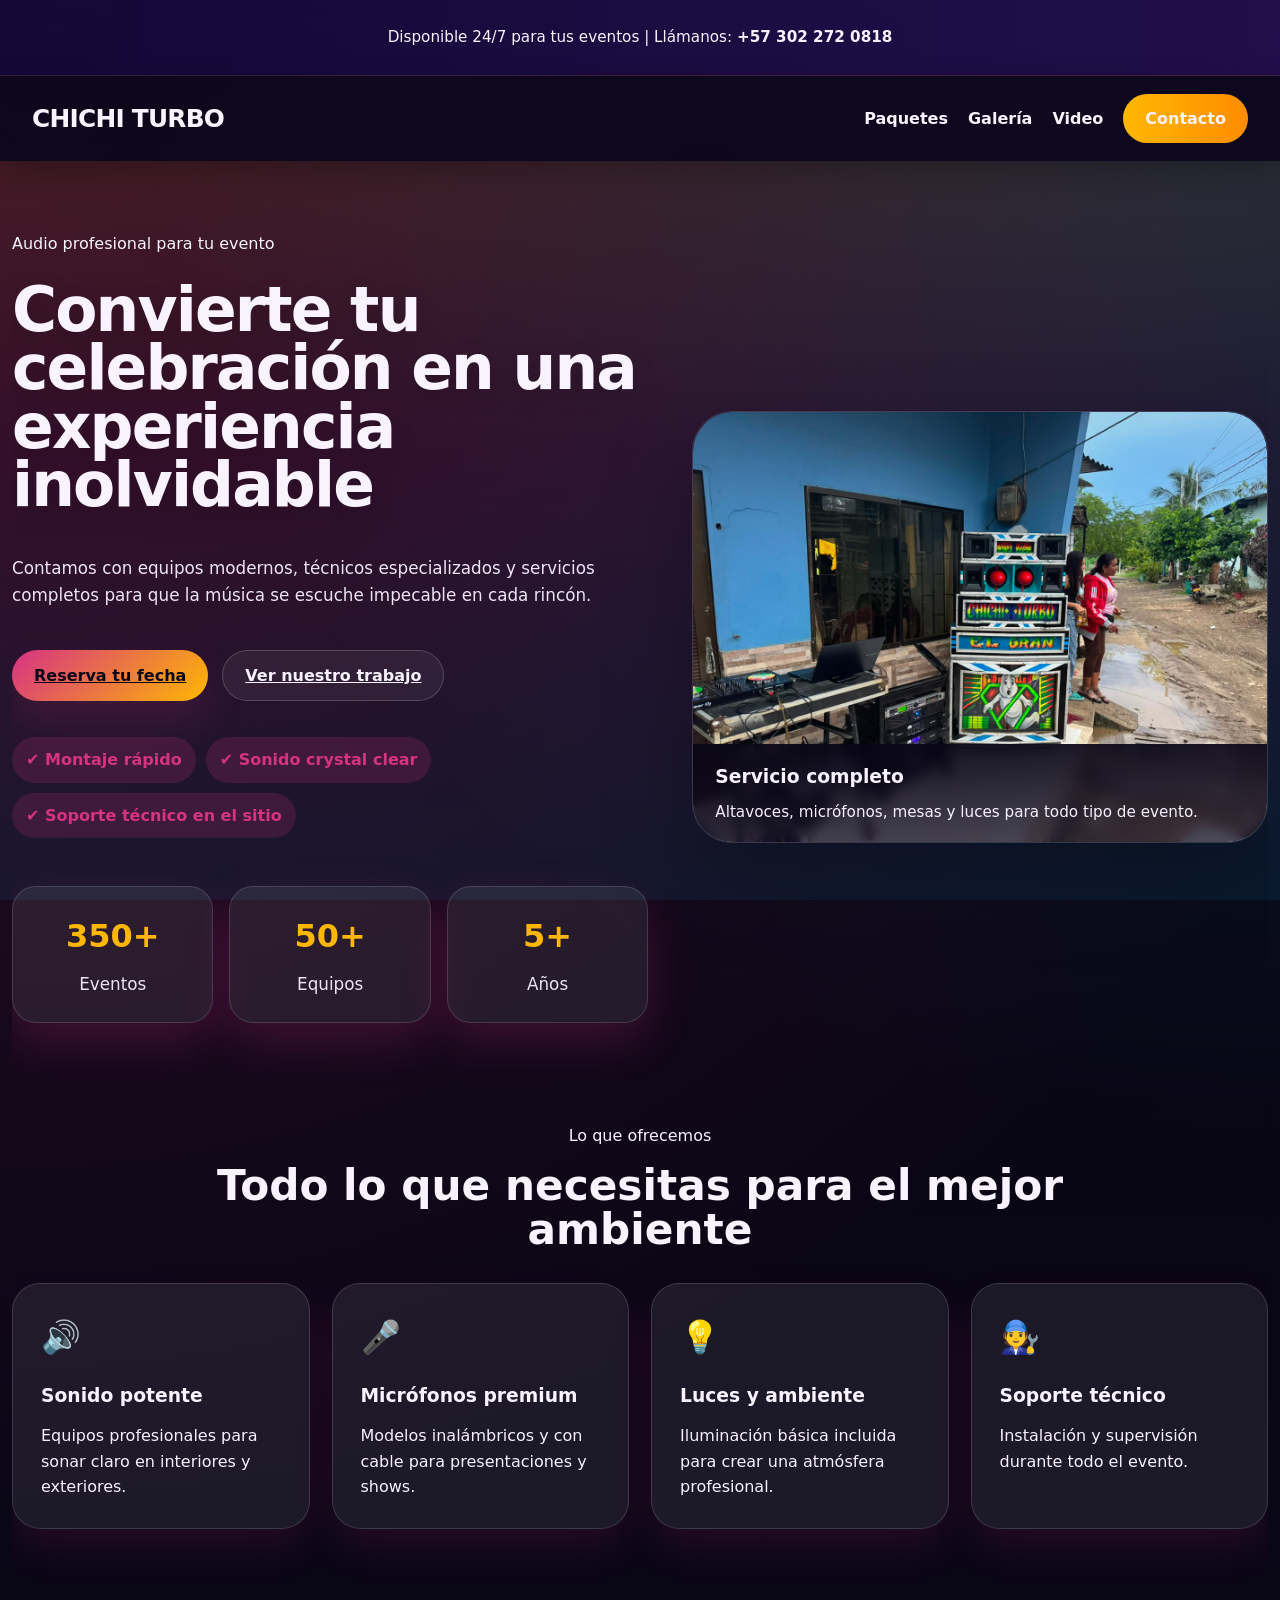
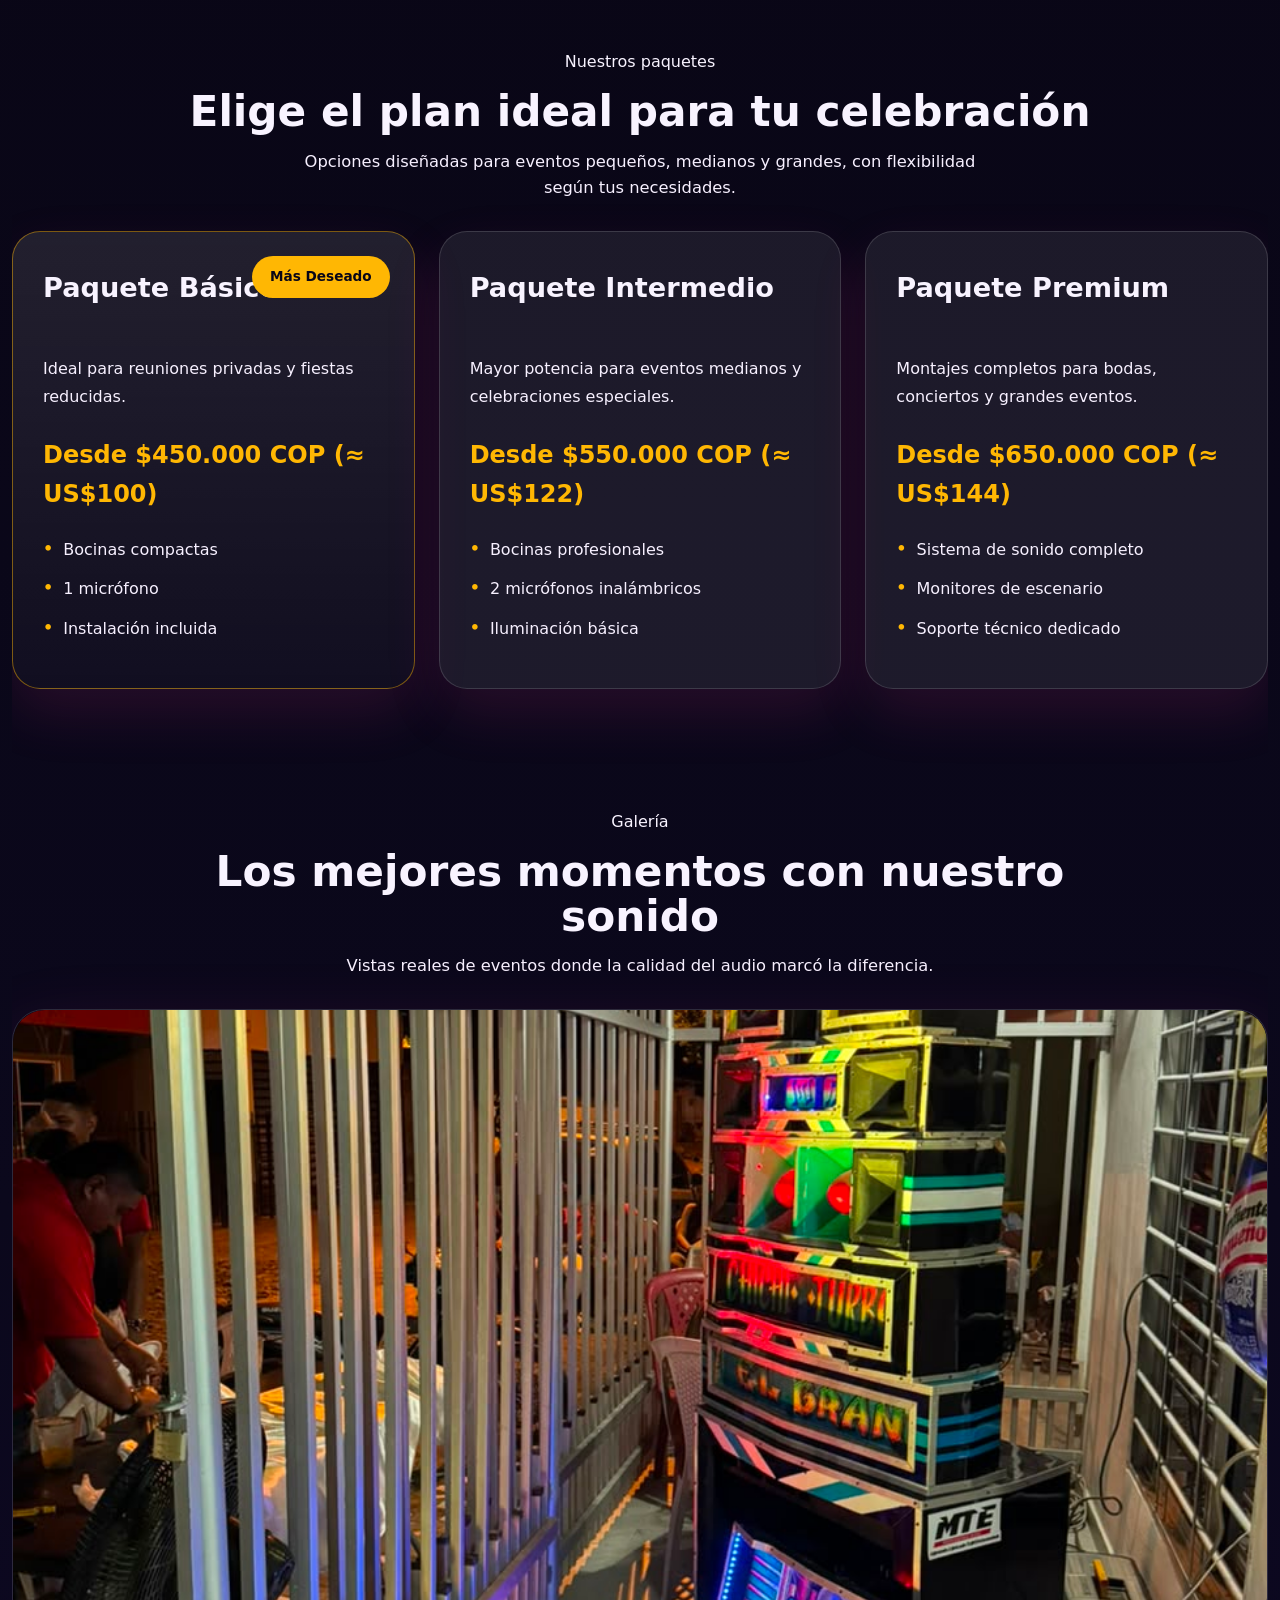
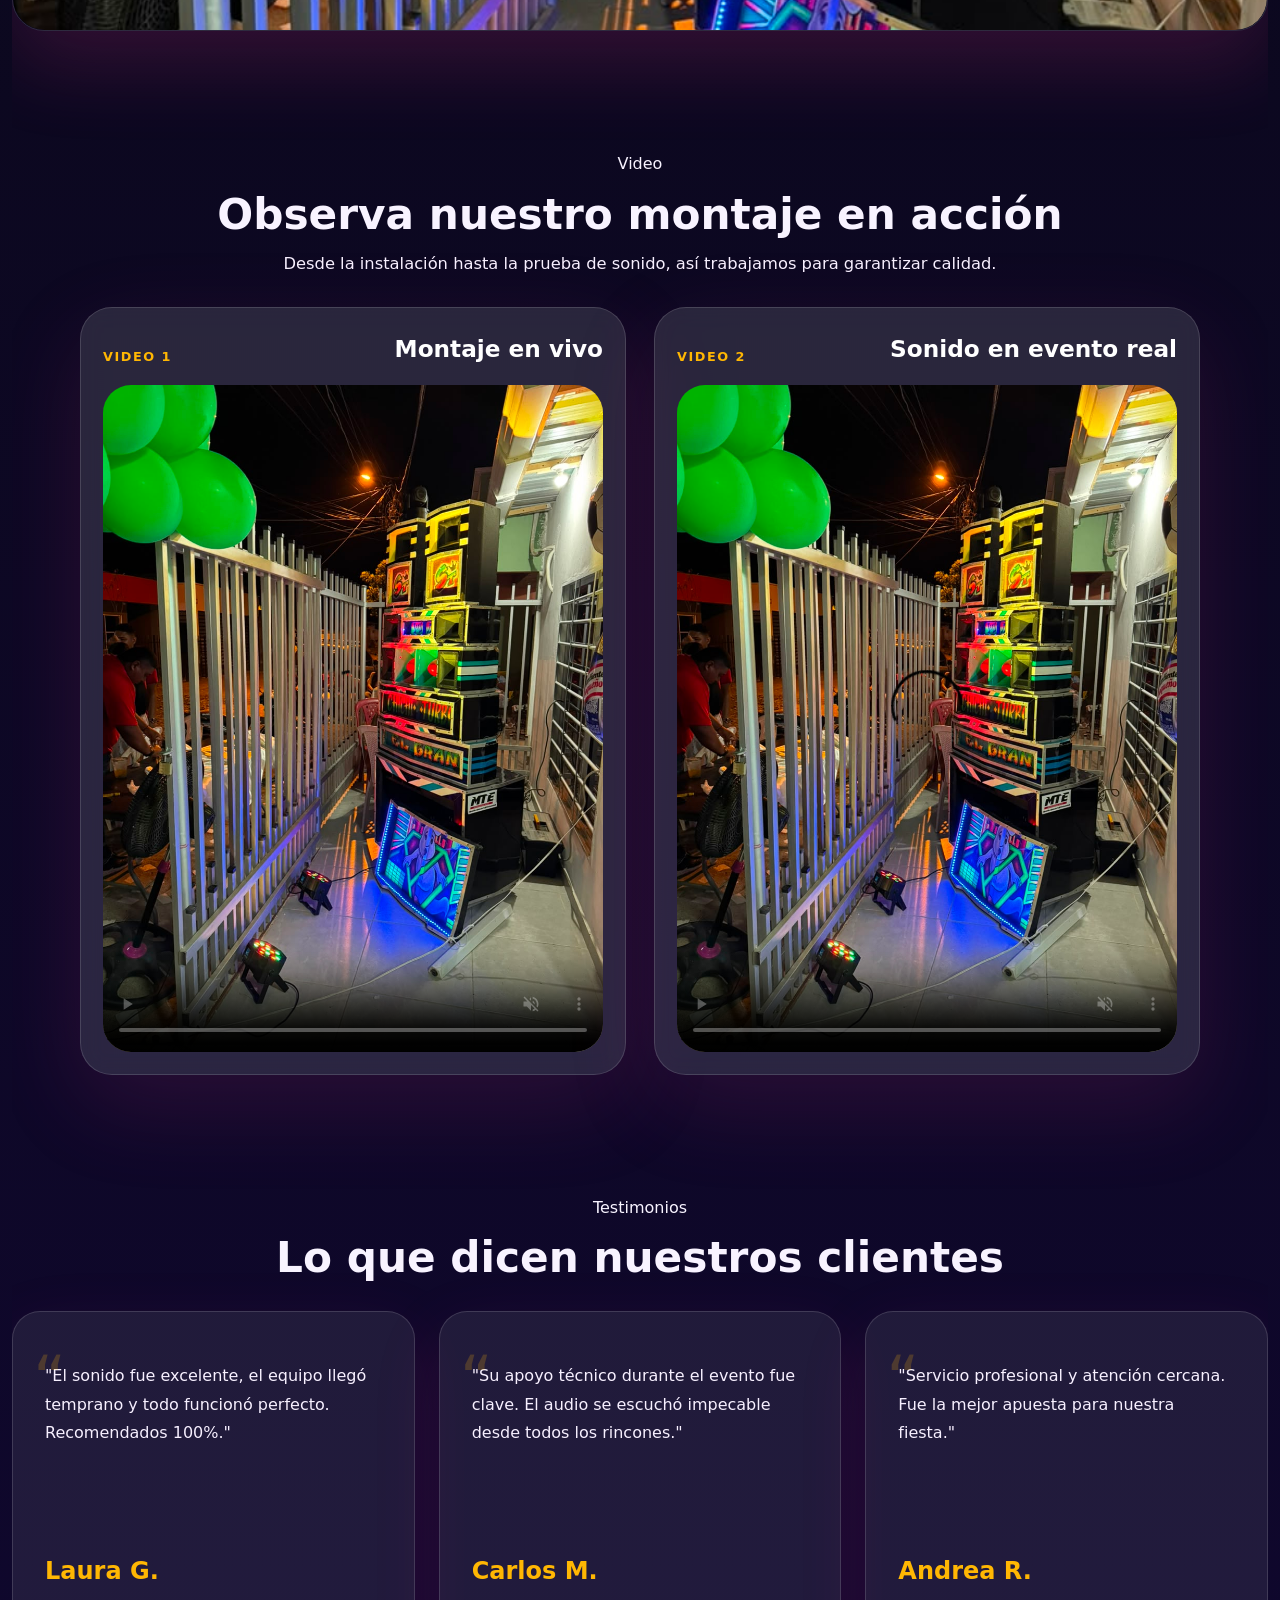
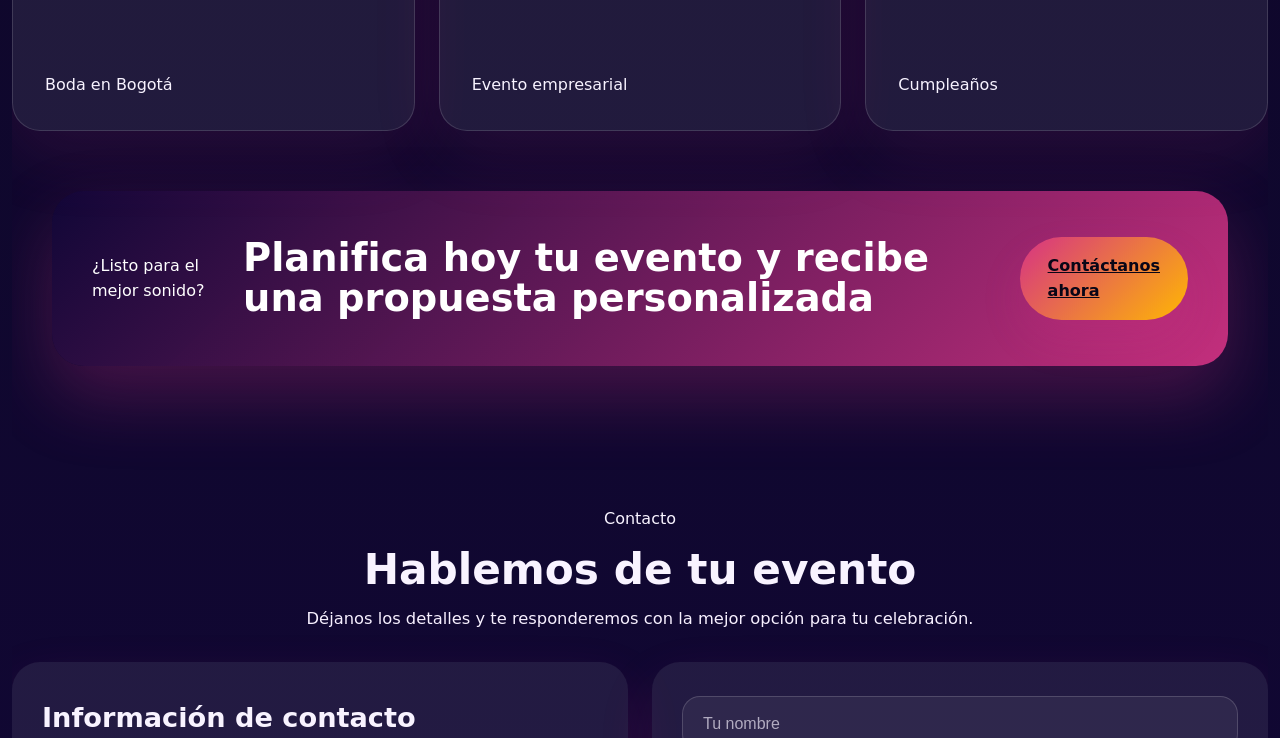
==== index.html @ 9c9169e4 "Add files via upload" ====
<!DOCTYPE html>
<html lang="es">
<head>
  <meta charset="UTF-8" />
  <meta http-equiv="refresh" content="0; url=./Pagi.html" />
  <title>Sonido Express</title>
</head>
<body>
  <p>Redirigiendo a la página principal...</p>
</body>
</html>
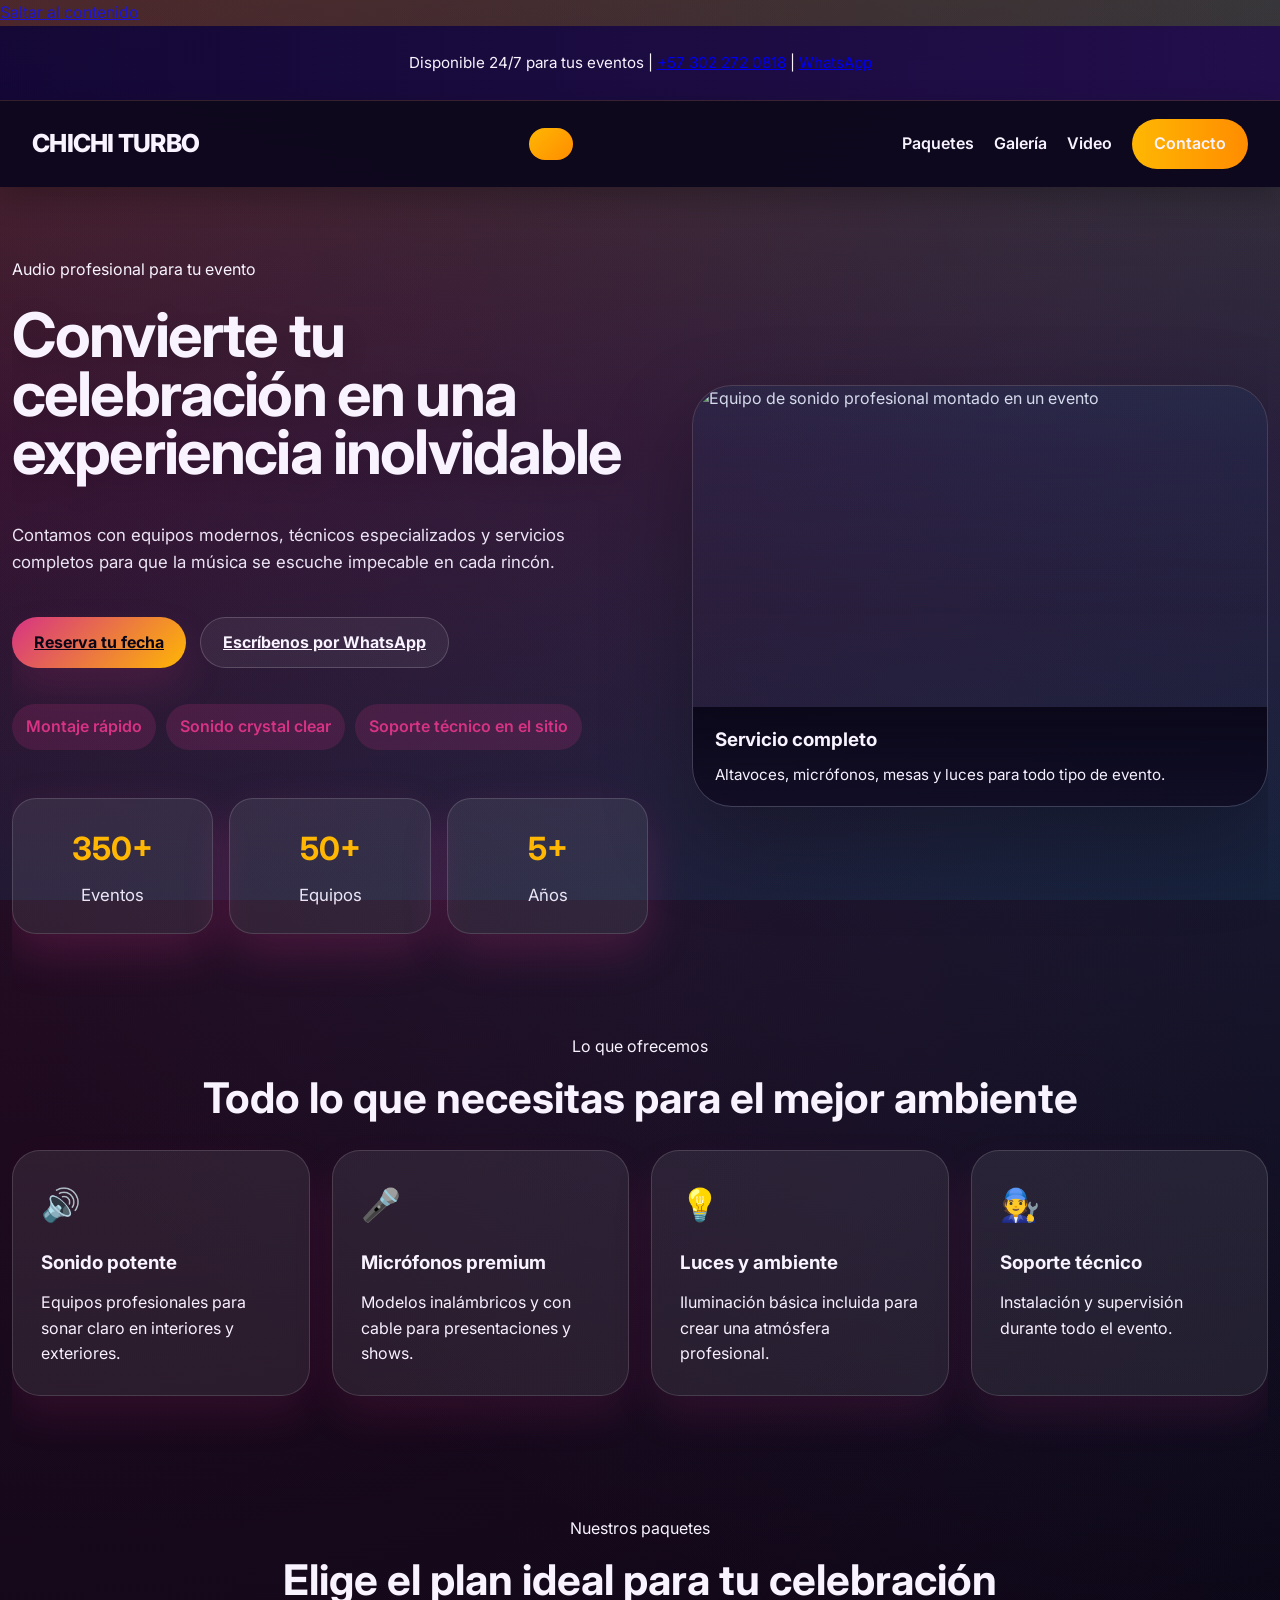
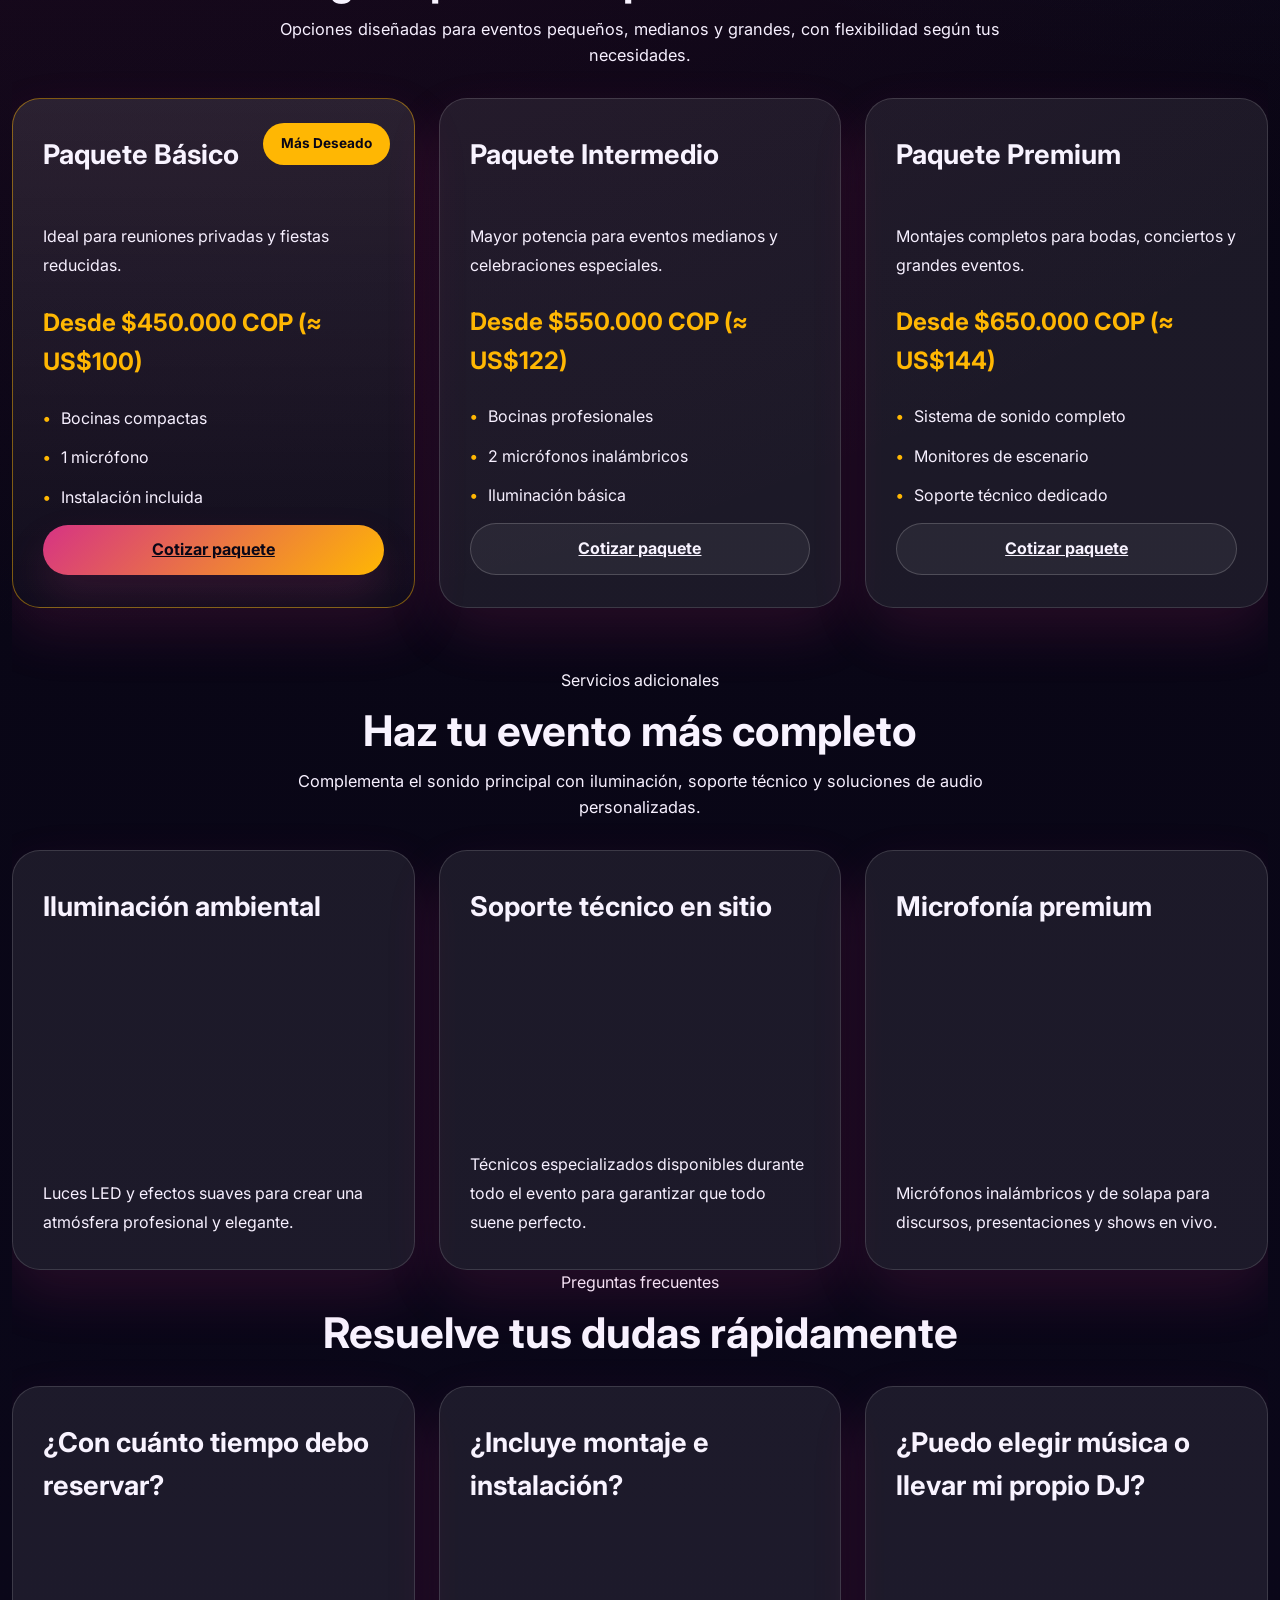
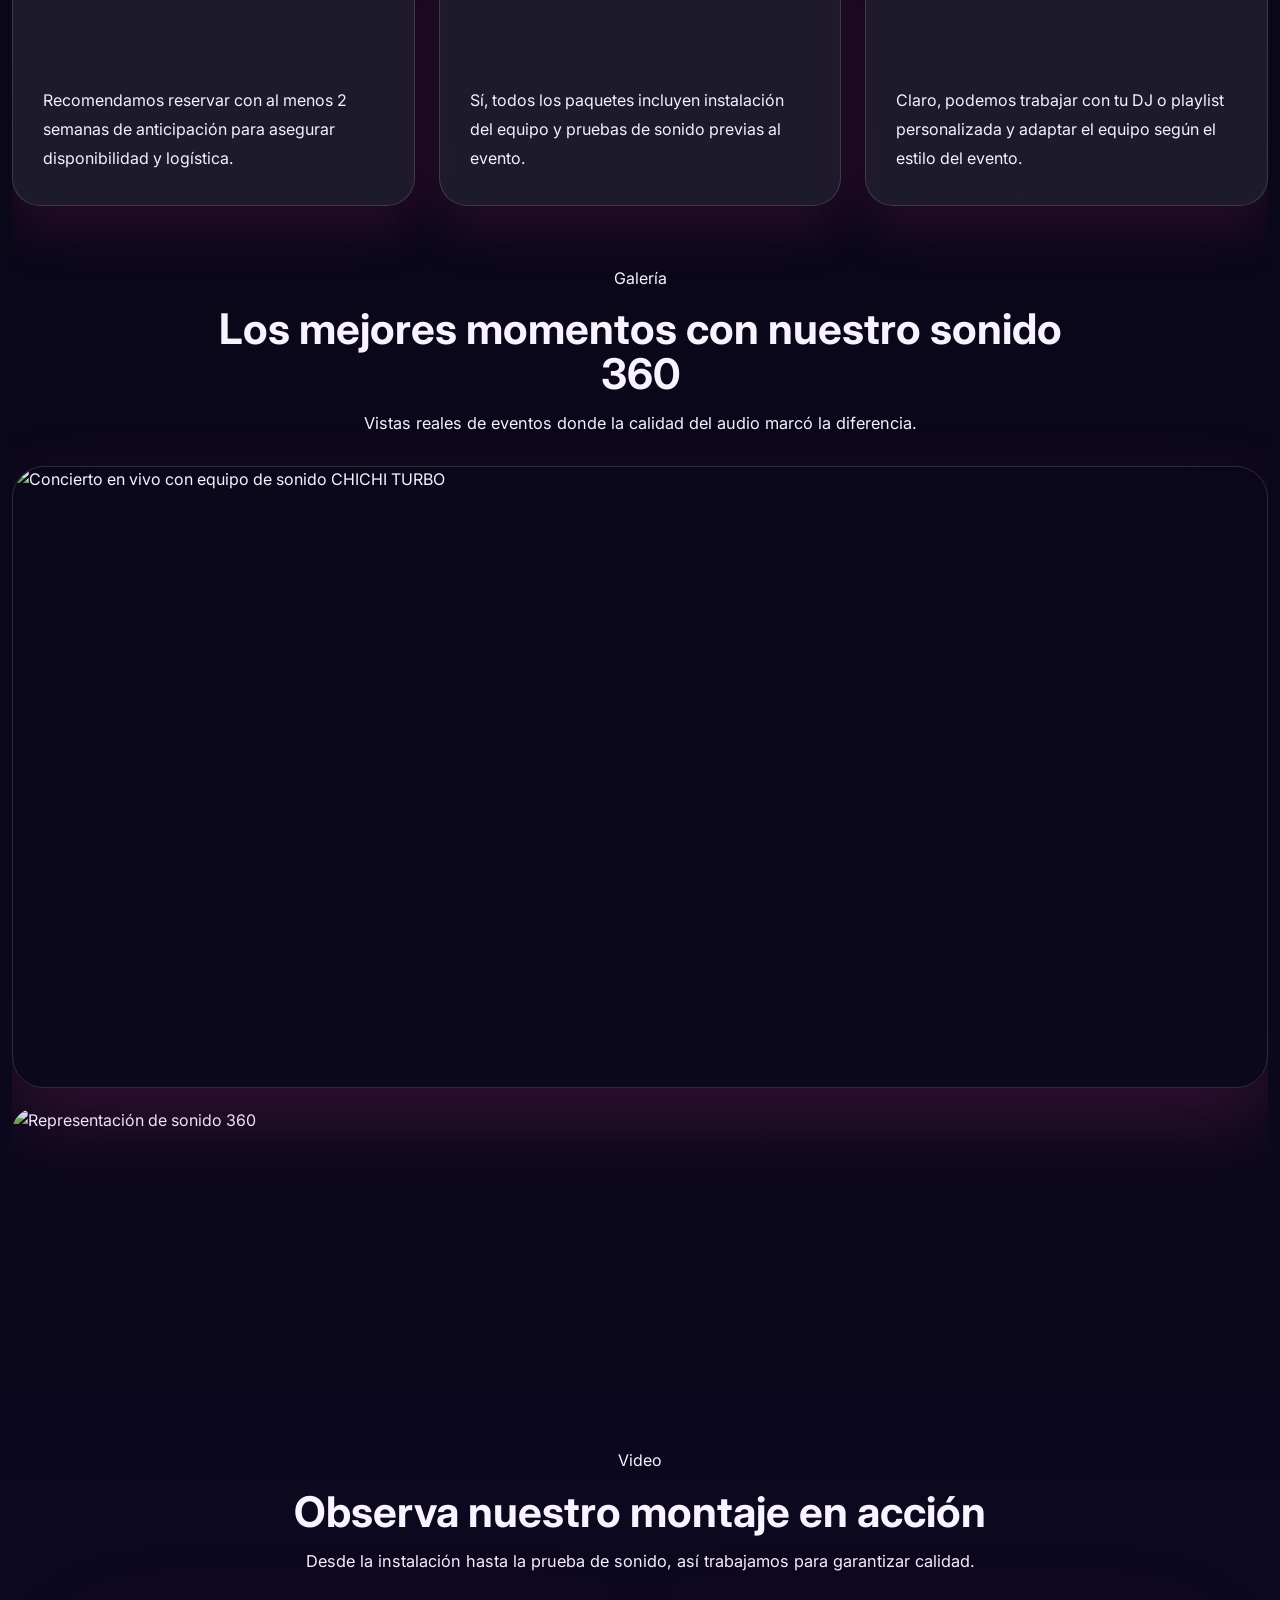
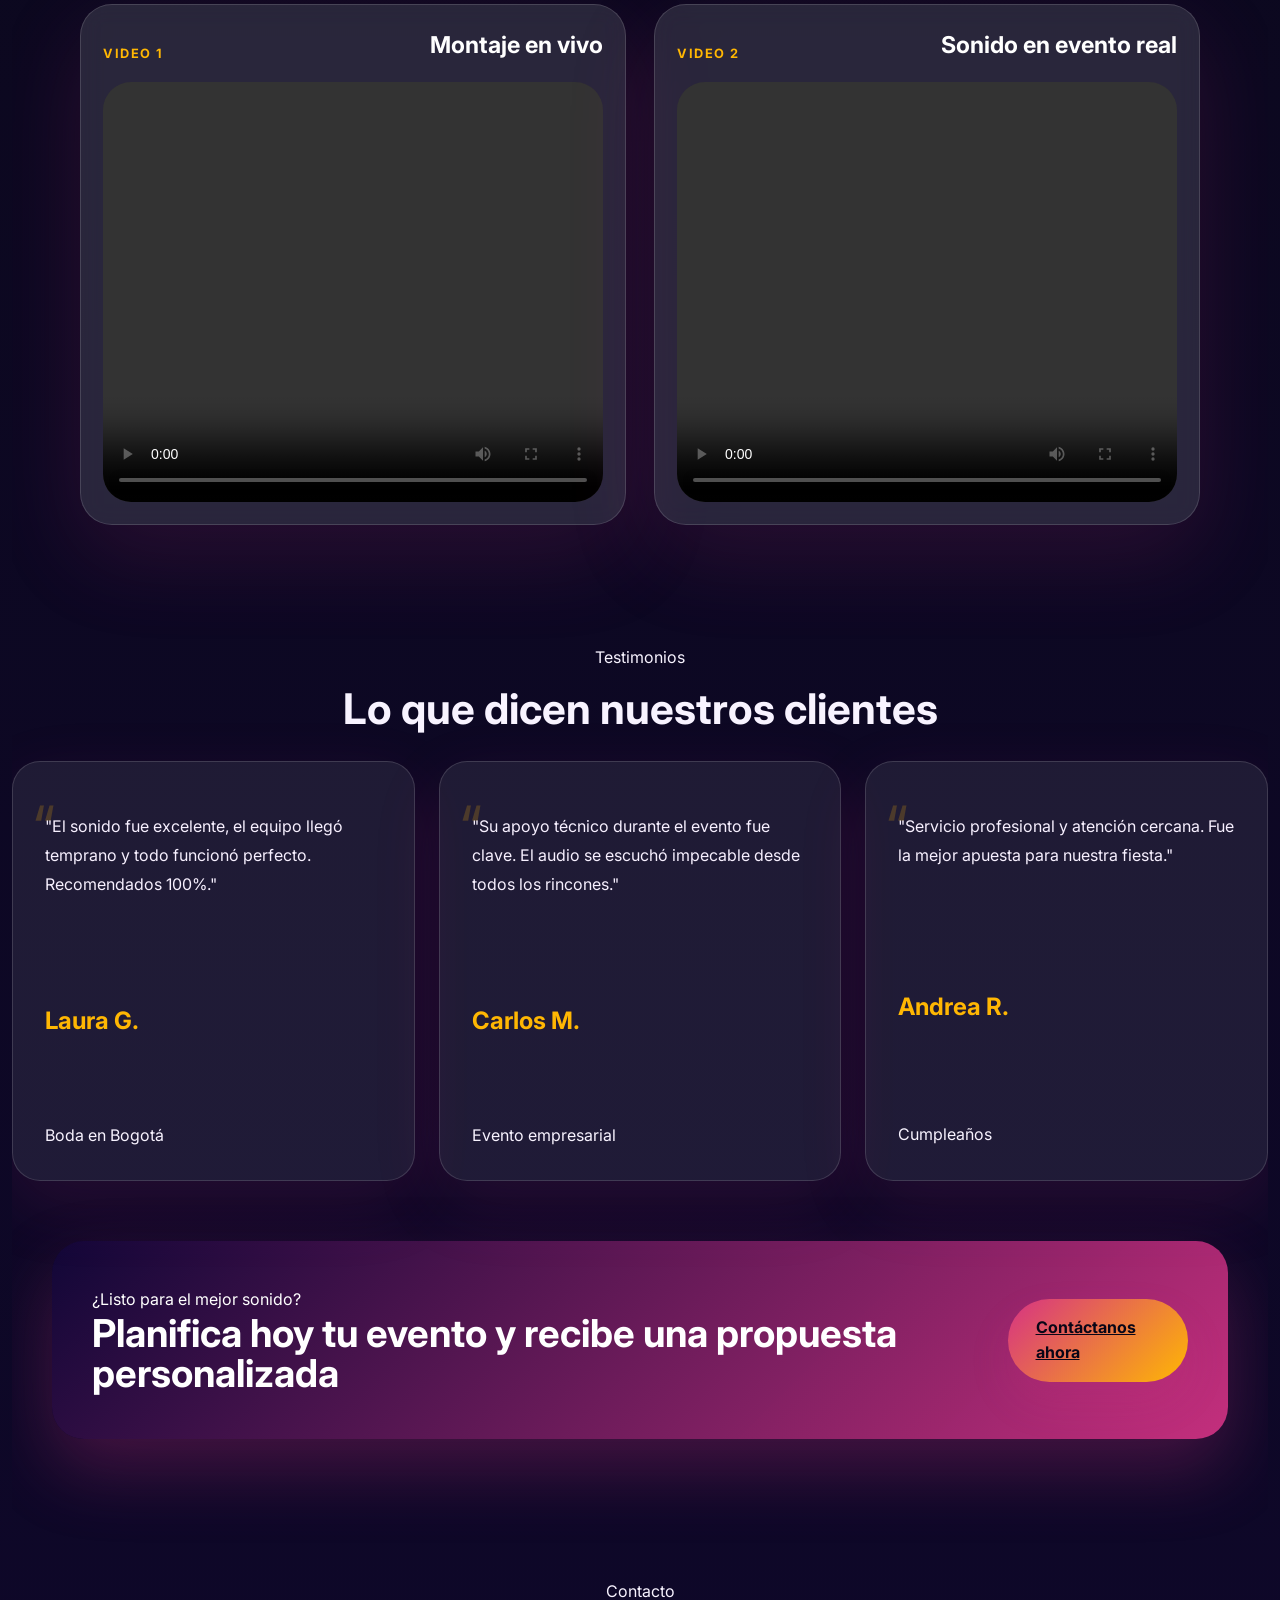
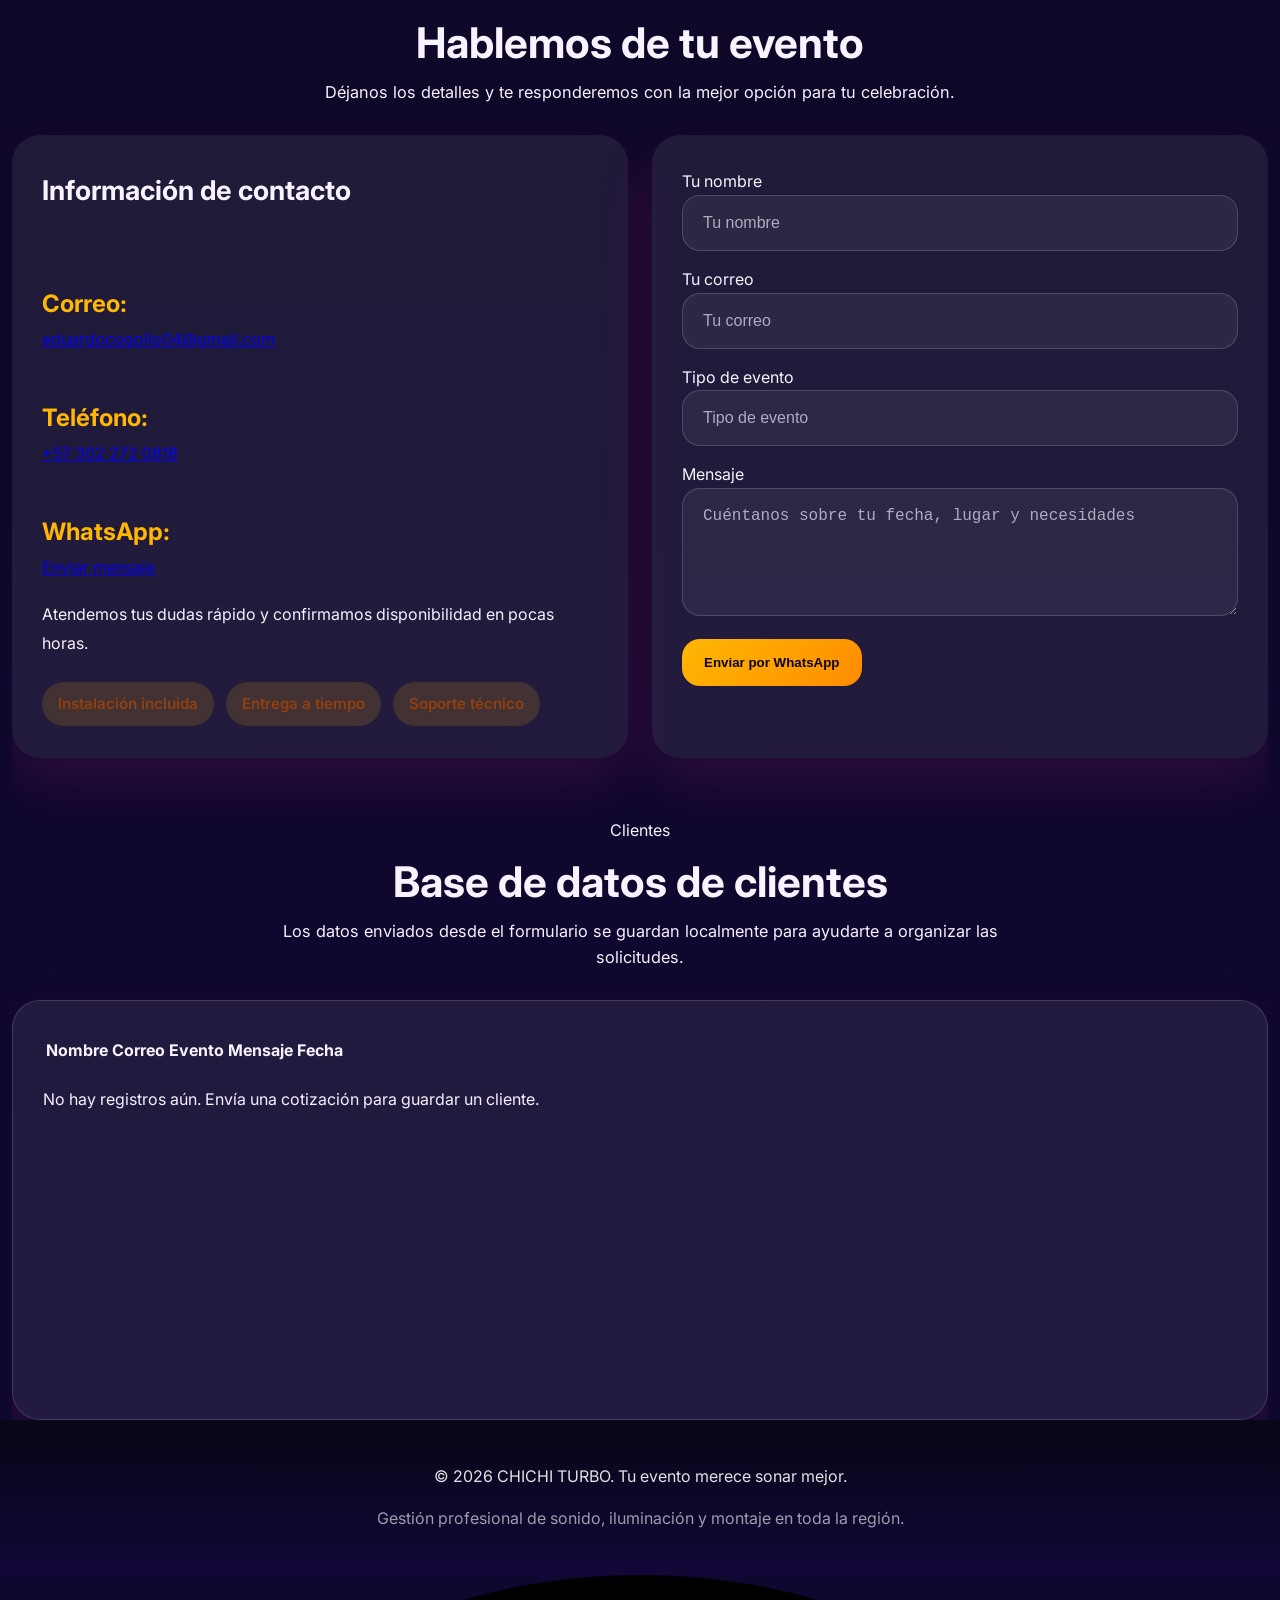
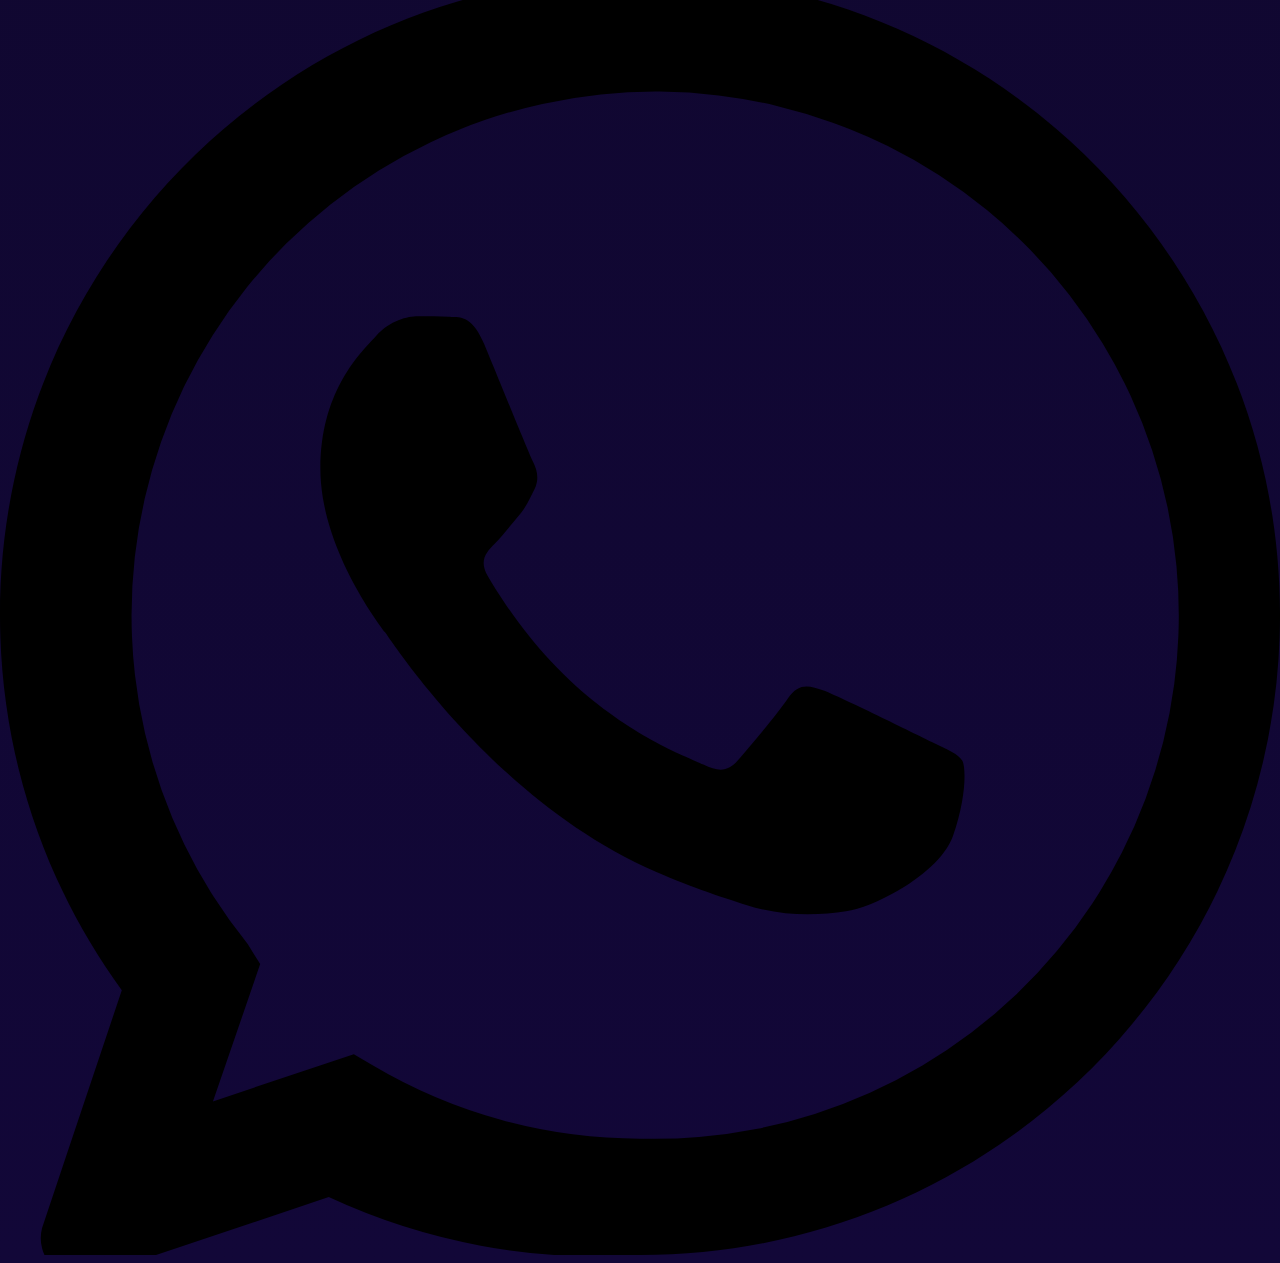
==== commit e285b12b: "Revamp index.html for CHICHI TURBO website Updated the HTML structure and content for the CHICHI TUR" ====
--- a/index.html
+++ b/index.html
@@ -1,11 +1,364 @@
 <!DOCTYPE html>
 <html lang="es">
 <head>
-  <meta charset="UTF-8" />
-  <meta http-equiv="refresh" content="0; url=./Pagi.html" />
-  <title>Sonido Express</title>
+    <meta charset="UTF-8">
+    <meta name="viewport" content="width=device-width, initial-scale=1.0">
+    <meta name="description" content="CHICHI TURBO — Alquiler de sonido profesional para bodas, fiestas y eventos. Equipos modernos, instalación incluida y soporte técnico 24/7 en toda la región.">
+    <meta name="theme-color" content="#120738">
+    <title>CHICHI TURBO — Alquiler de Sonido Profesional</title>
+    <link rel="preconnect" href="https://fonts.googleapis.com">
+    <link rel="preconnect" href="https://fonts.gstatic.com" crossorigin>
+    <link href="https://fonts.googleapis.com/css2?family=Inter:wght@400;600;700;800&display=swap" rel="stylesheet">
+    <link rel="stylesheet" href="styles.css">
 </head>
 <body>
-  <p>Redirigiendo a la página principal...</p>
+    <a class="skip-link" href="#contenido-principal">Saltar al contenido</a>
+
+    <div class="topbar">
+        <p>
+            Disponible 24/7 para tus eventos |
+            <a href="tel:+573022720818">+57 302 272 0818</a> |
+            <a href="https://wa.me/573022720818?text=Hola%20CHICHI%20TURBO%2C%20quiero%20cotizar%20un%20evento" target="_blank" rel="noopener noreferrer">WhatsApp</a>
+        </p>
+    </div>
+
+    <header>
+        <nav aria-label="Navegación principal">
+            <div class="logo">CHICHI TURBO</div>
+            <button class="menu-toggle" type="button" aria-expanded="false" aria-controls="menu-principal" aria-label="Abrir menú">
+                <span></span>
+                <span></span>
+                <span></span>
+            </button>
+            <div class="menu" id="menu-principal">
+                <a href="#paquetes">Paquetes</a>
+                <a href="#galeria">Galería</a>
+                <a href="#video">Video</a>
+                <a href="#contacto" class="btn btn-nav">Contacto</a>
+            </div>
+        </nav>
+    </header>
+
+    <main id="contenido-principal">
+        <section class="hero">
+            <div class="hero-copy reveal">
+                <span class="eyebrow">Audio profesional para tu evento</span>
+                <h1>Convierte tu celebración en una experiencia inolvidable</h1>
+                <p>Contamos con equipos modernos, técnicos especializados y servicios completos para que la música se escuche impecable en cada rincón.</p>
+                <div class="hero-actions">
+                    <a href="#contacto" class="btn btn-primary">Reserva tu fecha</a>
+                    <a href="https://wa.me/573022720818?text=Hola%20CHICHI%20TURBO%2C%20quiero%20cotizar%20un%20evento" class="btn btn-secondary" target="_blank" rel="noopener noreferrer">Escríbenos por WhatsApp</a>
+                </div>
+
+                <div class="hero-badges">
+                    <span>Montaje rápido</span>
+                    <span>Sonido crystal clear</span>
+                    <span>Soporte técnico en el sitio</span>
+                </div>
+
+                <div class="hero-stats">
+                    <article>
+                        <strong>350+</strong>
+                        <p>Eventos</p>
+                    </article>
+                    <article>
+                        <strong>50+</strong>
+                        <p>Equipos</p>
+                    </article>
+                    <article>
+                        <strong>5+</strong>
+                        <p>Años</p>
+                    </article>
+                </div>
+            </div>
+
+            <div class="hero-media reveal">
+                <div class="hero-card">
+                    <div class="hero-overlay"></div>
+                    <img src="imagenes/hero.jpg" alt="Equipo de sonido profesional montado en un evento" loading="eager" width="620" height="420">
+                    <div class="hero-card-info">
+                        <h3>Servicio completo</h3>
+                        <p>Altavoces, micrófonos, mesas y luces para todo tipo de evento.</p>
+                    </div>
+                </div>
+            </div>
+        </section>
+
+        <section class="features-section">
+            <div class="section-intro center reveal">
+                <span class="eyebrow">Lo que ofrecemos</span>
+                <h2>Todo lo que necesitas para el mejor ambiente</h2>
+            </div>
+            <div class="feature-grid">
+                <article class="feature-card reveal">
+                    <div class="icon" aria-hidden="true">🔊</div>
+                    <h3>Sonido potente</h3>
+                    <p>Equipos profesionales para sonar claro en interiores y exteriores.</p>
+                </article>
+                <article class="feature-card reveal">
+                    <div class="icon" aria-hidden="true">🎤</div>
+                    <h3>Micrófonos premium</h3>
+                    <p>Modelos inalámbricos y con cable para presentaciones y shows.</p>
+                </article>
+                <article class="feature-card reveal">
+                    <div class="icon" aria-hidden="true">💡</div>
+                    <h3>Luces y ambiente</h3>
+                    <p>Iluminación básica incluida para crear una atmósfera profesional.</p>
+                </article>
+                <article class="feature-card reveal">
+                    <div class="icon" aria-hidden="true">🧑‍🔧</div>
+                    <h3>Soporte técnico</h3>
+                    <p>Instalación y supervisión durante todo el evento.</p>
+                </article>
+            </div>
+        </section>
+
+        <section id="paquetes" class="highlight-section">
+            <div class="section-intro reveal">
+                <span class="eyebrow">Nuestros paquetes</span>
+                <h2>Elige el plan ideal para tu celebración</h2>
+                <p>Opciones diseñadas para eventos pequeños, medianos y grandes, con flexibilidad según tus necesidades.</p>
+            </div>
+            <div class="grid cards-grid">
+                <article class="beneficio card card-premium reveal">
+                    <div class="card-top">Más Deseado</div>
+                    <h3>Paquete Básico</h3>
+                    <p>Ideal para reuniones privadas y fiestas reducidas.</p>
+                    <strong>Desde $450.000 COP (≈ US$100)</strong>
+                    <ul>
+                        <li>Bocinas compactas</li>
+                        <li>1 micrófono</li>
+                        <li>Instalación incluida</li>
+                    </ul>
+                    <a href="https://wa.me/573022720818?text=Hola%2C%20me%20interesa%20el%20Paquete%20B%C3%A1sico" class="btn btn-primary btn-card" target="_blank" rel="noopener noreferrer">Cotizar paquete</a>
+                </article>
+                <article class="beneficio card reveal">
+                    <h3>Paquete Intermedio</h3>
+                    <p>Mayor potencia para eventos medianos y celebraciones especiales.</p>
+                    <strong>Desde $550.000 COP (≈ US$122)</strong>
+                    <ul>
+                        <li>Bocinas profesionales</li>
+                        <li>2 micrófonos inalámbricos</li>
+                        <li>Iluminación básica</li>
+                    </ul>
+                    <a href="https://wa.me/573022720818?text=Hola%2C%20me%20interesa%20el%20Paquete%20Intermedio" class="btn btn-secondary btn-card" target="_blank" rel="noopener noreferrer">Cotizar paquete</a>
+                </article>
+                <article class="beneficio card reveal">
+                    <h3>Paquete Premium</h3>
+                    <p>Montajes completos para bodas, conciertos y grandes eventos.</p>
+                    <strong>Desde $650.000 COP (≈ US$144)</strong>
+                    <ul>
+                        <li>Sistema de sonido completo</li>
+                        <li>Monitores de escenario</li>
+                        <li>Soporte técnico dedicado</li>
+                    </ul>
+                    <a href="https://wa.me/573022720818?text=Hola%2C%20me%20interesa%20el%20Paquete%20Premium" class="btn btn-secondary btn-card" target="_blank" rel="noopener noreferrer">Cotizar paquete</a>
+                </article>
+            </div>
+        </section>
+
+        <section class="services-section">
+            <div class="section-intro reveal">
+                <span class="eyebrow">Servicios adicionales</span>
+                <h2>Haz tu evento más completo</h2>
+                <p>Complementa el sonido principal con iluminación, soporte técnico y soluciones de audio personalizadas.</p>
+            </div>
+            <div class="grid cards-grid">
+                <article class="card reveal">
+                    <h3>Iluminación ambiental</h3>
+                    <p>Luces LED y efectos suaves para crear una atmósfera profesional y elegante.</p>
+                </article>
+                <article class="card reveal">
+                    <h3>Soporte técnico en sitio</h3>
+                    <p>Técnicos especializados disponibles durante todo el evento para garantizar que todo suene perfecto.</p>
+                </article>
+                <article class="card reveal">
+                    <h3>Microfonía premium</h3>
+                    <p>Micrófonos inalámbricos y de solapa para discursos, presentaciones y shows en vivo.</p>
+                </article>
+            </div>
+        </section>
+
+        <section class="faq-section">
+            <div class="section-intro reveal">
+                <span class="eyebrow">Preguntas frecuentes</span>
+                <h2>Resuelve tus dudas rápidamente</h2>
+            </div>
+            <div class="grid cards-grid">
+                <article class="card reveal">
+                    <h3>¿Con cuánto tiempo debo reservar?</h3>
+                    <p>Recomendamos reservar con al menos 2 semanas de anticipación para asegurar disponibilidad y logística.</p>
+                </article>
+                <article class="card reveal">
+                    <h3>¿Incluye montaje e instalación?</h3>
+                    <p>Sí, todos los paquetes incluyen instalación del equipo y pruebas de sonido previas al evento.</p>
+                </article>
+                <article class="card reveal">
+                    <h3>¿Puedo elegir música o llevar mi propio DJ?</h3>
+                    <p>Claro, podemos trabajar con tu DJ o playlist personalizada y adaptar el equipo según el estilo del evento.</p>
+                </article>
+            </div>
+        </section>
+
+        <section id="galeria" class="gallery-section">
+            <div class="section-intro reveal">
+                <span class="eyebrow">Galería</span>
+                <h2>Los mejores momentos con nuestro sonido 360</h2>
+                <p>Vistas reales de eventos donde la calidad del audio marcó la diferencia.</p>
+            </div>
+            <div class="gallery-layout">
+                <div class="gallery-large reveal">
+                    <img src="imagenes/image2.jpeg" alt="Concierto en vivo con equipo de sonido CHICHI TURBO" loading="lazy" width="1200" height="620">
+                </div>
+                <div class="gallery-small-grid reveal">
+                    <img src="imagenes/hero.jpg" alt="Representación de sonido 360" loading="lazy" width="1200" height="620">
+                </div>
+            </div>
+        </section>
+
+        <section id="video" class="video-section">
+            <div class="section-intro center reveal">
+                <span class="eyebrow">Video</span>
+                <h2>Observa nuestro montaje en acción</h2>
+                <p>Desde la instalación hasta la prueba de sonido, así trabajamos para garantizar calidad.</p>
+            </div>
+            <div class="video-grid">
+                <article class="video-card reveal">
+                    <div class="video-card-header">
+                        <span>Video 1</span>
+                        <h3>Montaje en vivo</h3>
+                    </div>
+                    <div class="video-wrapper">
+                        <video controls preload="metadata">
+                            <source src="./imagenes/video.mp4" type="video/mp4">
+                            Tu navegador no soporta reproducción de video.
+                        </video>
+                    </div>
+                </article>
+                <article class="video-card reveal">
+                    <div class="video-card-header">
+                        <span>Video 2</span>
+                        <h3>Sonido en evento real</h3>
+                    </div>
+                    <div class="video-wrapper">
+                        <video controls preload="metadata">
+                            <source src="./imagenes/video2.mp4" type="video/mp4">
+                            Tu navegador no soporta reproducción de video.
+                        </video>
+                    </div>
+                </article>
+            </div>
+        </section>
+
+        <section class="testimonial-section">
+            <div class="section-intro reveal">
+                <span class="eyebrow">Testimonios</span>
+                <h2>Lo que dicen nuestros clientes</h2>
+            </div>
+            <div class="grid testimonials-grid">
+                <div class="testimonial card reveal">
+                    <p>"El sonido fue excelente, el equipo llegó temprano y todo funcionó perfecto. Recomendados 100%."</p>
+                    <strong>Laura G.</strong>
+                    <span>Boda en Bogotá</span>
+                </div>
+                <div class="testimonial card reveal">
+                    <p>"Su apoyo técnico durante el evento fue clave. El audio se escuchó impecable desde todos los rincones."</p>
+                    <strong>Carlos M.</strong>
+                    <span>Evento empresarial</span>
+                </div>
+                <div class="testimonial card reveal">
+                    <p>"Servicio profesional y atención cercana. Fue la mejor apuesta para nuestra fiesta."</p>
+                    <strong>Andrea R.</strong>
+                    <span>Cumpleaños</span>
+                </div>
+            </div>
+        </section>
+
+        <section class="cta-section">
+            <div class="cta-card reveal">
+                <div>
+                    <span class="eyebrow">¿Listo para el mejor sonido?</span>
+                    <h2>Planifica hoy tu evento y recibe una propuesta personalizada</h2>
+                </div>
+                <a href="#contacto" class="btn btn-primary btn-large">Contáctanos ahora</a>
+            </div>
+        </section>
+
+        <section id="contacto" class="contact-section">
+            <div class="section-intro reveal">
+                <span class="eyebrow">Contacto</span>
+                <h2>Hablemos de tu evento</h2>
+                <p>Déjanos los detalles y te responderemos con la mejor opción para tu celebración.</p>
+            </div>
+            <div class="grid contact-grid">
+                <div class="card contact-card reveal">
+                    <h3>Información de contacto</h3>
+                    <p><strong>Correo:</strong> <a href="mailto:eduardocogollo04@gmail.com">eduardocogollo04@gmail.com</a></p>
+                    <p><strong>Teléfono:</strong> <a href="tel:+573022720818">+57 302 272 0818</a></p>
+                    <p><strong>WhatsApp:</strong> <a href="https://wa.me/573022720818" target="_blank" rel="noopener noreferrer">Enviar mensaje</a></p>
+                    <p>Atendemos tus dudas rápido y confirmamos disponibilidad en pocas horas.</p>
+                    <div class="contact-highlights">
+                        <span>Instalación incluida</span>
+                        <span>Entrega a tiempo</span>
+                        <span>Soporte técnico</span>
+                    </div>
+                </div>
+                <div class="card contact-card reveal">
+                    <form id="contact-form" novalidate>
+                        <label class="sr-only" for="nombre">Tu nombre</label>
+                        <input type="text" id="nombre" name="nombre" placeholder="Tu nombre" required autocomplete="name">
+                        <label class="sr-only" for="email">Tu correo</label>
+                        <input type="email" id="email" name="email" placeholder="Tu correo" required autocomplete="email">
+                        <label class="sr-only" for="evento">Tipo de evento</label>
+                        <input type="text" id="evento" name="evento" placeholder="Tipo de evento" required>
+                        <label class="sr-only" for="mensaje">Mensaje</label>
+                        <textarea id="mensaje" name="mensaje" rows="5" placeholder="Cuéntanos sobre tu fecha, lugar y necesidades" required></textarea>
+                        <button type="submit">Enviar por WhatsApp</button>
+                    </form>
+                </div>
+            </div>
+        </section>
+
+        <section id="clientes" class="clients-section">
+            <div class="section-intro reveal">
+                <span class="eyebrow">Clientes</span>
+                <h2>Base de datos de clientes</h2>
+                <p>Los datos enviados desde el formulario se guardan localmente para ayudarte a organizar las solicitudes.</p>
+            </div>
+            <div class="card reveal">
+                <div class="table-wrap">
+                    <table id="clientes-table">
+                        <thead>
+                            <tr>
+                                <th>Nombre</th>
+                                <th>Correo</th>
+                                <th>Evento</th>
+                                <th>Mensaje</th>
+                                <th>Fecha</th>
+                            </tr>
+                        </thead>
+                        <tbody></tbody>
+                    </table>
+                    <p class="table-empty">No hay registros aún. Envía una cotización para guardar un cliente.</p>
+                </div>
+            </div>
+        </section>
+    </main>
+
+    <footer>
+        <div class="footer-content">
+            <p>© 2026 CHICHI TURBO. Tu evento merece sonar mejor.</p>
+            <p class="footer-note">Gestión profesional de sonido, iluminación y montaje en toda la región.</p>
+        </div>
+    </footer>
+
+    <a href="https://wa.me/573022720818?text=Hola%20CHICHI%20TURBO%2C%20quiero%20cotizar%20un%20evento" class="whatsapp-float" target="_blank" rel="noopener noreferrer" aria-label="Contactar por WhatsApp">
+        <svg viewBox="0 0 24 24" aria-hidden="true" focusable="false">
+            <path d="M17.472 14.382c-.297-.149-1.758-.867-2.03-.967-.273-.099-.471-.148-.67.15-.197.297-.767.966-.94 1.164-.173.199-.347.223-.644.075-.297-.15-1.255-.463-2.39-1.475-.883-.788-1.48-1.761-1.653-2.059-.173-.297-.018-.458.13-.606.134-.133.298-.347.446-.52.149-.174.198-.298.298-.497.099-.198.05-.371-.025-.52-.075-.149-.669-1.612-.916-2.207-.242-.579-.487-.5-.669-.51-.173-.008-.371-.01-.57-.01-.198 0-.52.074-.792.372-.272.297-1.04 1.016-1.04 2.479 0 1.462 1.065 2.875 1.213 3.074.149.198 2.096 3.2 5.077 4.487.709.306 1.262.489 1.694.625.712.227 1.36.195 1.871.118.571-.085 1.758-.719 2.006-1.413.248-.694.248-1.289.173-1.413-.074-.124-.272-.198-.57-.347z"/>
+            <path d="M12 0C5.373 0 0 5.373 0 12c0 2.625.846 5.059 2.284 7.034L.789 23.492a.75.75 0 0 0 .917.917l4.458-1.495A11.945 11.945 0 0 0 12 24c6.627 0 12-5.373 12-12S18.627 0 12 0zm0 21.818a9.818 9.818 0 0 1-5.006-1.37l-.36-.214-2.642.886.886-2.575-.234-.375A9.818 9.818 0 1 1 12 21.818z"/>
+        </svg>
+    </a>
+
+    <script src="script.js"></script>
 </body>
 </html>
--- a/styles.css
+++ b/styles.css
@@ -0,0 +1,781 @@
+:root {
+    --azul: #120738;
+    --azul-claro: #d63384;
+    --amarillo: #ffb703;
+    --oscuro: #090617;
+    --gris: #f7f0ff;
+    --gris-claro: #e7d7ff;
+    --gris-oscuro: #b39ddb;
+    --blanco: #f8f3ff;
+    --verde: #16b5ff;
+    --fondo: #0b081c;
+}
+
+* {
+    box-sizing: border-box;
+}
+
+html {
+    scroll-behavior: smooth;
+}
+
+body {
+    margin: 0;
+    font-family: 'Inter', system-ui, sans-serif;
+    color: var(--blanco);
+    background: radial-gradient(circle at top left, rgba(211, 51, 132, 0.22), transparent 24%),
+                radial-gradient(circle at top right, rgba(22, 181, 255, 0.18), transparent 18%),
+                linear-gradient(180deg, #07040f 0%, #0b081c 45%, #120738 100%);
+    line-height: 1.6;
+    min-height: 100vh;
+    position: relative;
+}
+
+body::before {
+    content: "";
+    position: fixed;
+    inset: 0;
+    background: linear-gradient(180deg, rgba(255, 183, 3, 0.12), rgba(211, 51, 132, 0.08), rgba(22, 181, 255, 0.08));
+    pointer-events: none;
+    z-index: 0;
+}
+
+main,
+header,
+.topbar {
+    position: relative;
+    z-index: 1;
+}
+
+main {
+    width: min(1400px, calc(100% - 24px));
+    margin: 0 auto;
+    padding-bottom: 0;
+}
+
+img {
+    max-width: 100%;
+    display: block;
+}
+
+::selection {
+    background: rgba(255, 183, 3, 0.35);
+}
+
+.topbar {
+    background: linear-gradient(90deg, rgba(18, 7, 56, 0.95), rgba(33, 13, 76, 0.95));
+    color: var(--blanco);
+    text-align: center;
+    padding: 10px 18px;
+    font-size: 0.95rem;
+    border-bottom: 1px solid rgba(255, 183, 3, 0.15);
+}
+
+header {
+    background: rgba(12, 7, 29, 0.95);
+    backdrop-filter: blur(18px);
+    box-shadow: 0 10px 30px rgba(0, 0, 0, 0.25);
+    position: sticky;
+    top: 0;
+    z-index: 50;
+}
+
+nav {
+    display: flex;
+    justify-content: space-between;
+    align-items: center;
+    gap: 18px;
+    padding: 18px 20px;
+    width: min(1400px, calc(100% - 24px));
+    margin: 0 auto;
+}
+
+.logo {
+    font-size: 1.55rem;
+    font-weight: 800;
+    letter-spacing: -0.03em;
+}
+
+.menu {
+    display: flex;
+    align-items: center;
+    gap: 20px;
+    flex-wrap: wrap;
+}
+
+.menu a {
+    color: var(--blanco);
+    text-decoration: none;
+    font-weight: 600;
+    position: relative;
+    transition: color 0.25s ease;
+}
+
+.menu a::after {
+    content: "";
+    position: absolute;
+    left: 0;
+    bottom: -6px;
+    width: 0;
+    height: 3px;
+    border-radius: 99px;
+    background: linear-gradient(90deg, var(--amarillo), var(--azul-claro));
+    transition: width 0.3s ease;
+}
+
+.menu a:hover,
+.menu a:focus {
+    color: var(--amarillo);
+}
+
+.menu a:hover::after,
+.menu a:focus::after {
+    width: 100%;
+}
+
+.btn {
+    display: inline-flex;
+    align-items: center;
+    justify-content: center;
+    border-radius: 999px;
+    padding: 12px 22px;
+    font-weight: 700;
+    transition: transform 0.2s ease, background-color 0.2s ease, box-shadow 0.2s ease;
+}
+
+.btn-primary {
+    background: linear-gradient(135deg, var(--azul-claro), var(--amarillo));
+    color: var(--oscuro);
+    box-shadow: 0 20px 40px rgba(211, 51, 132, 0.16);
+}
+
+.btn-secondary {
+    border: 1px solid rgba(255, 255, 255, 0.18);
+    background: rgba(255, 255, 255, 0.06);
+    color: var(--blanco);
+}
+
+.btn-nav {
+    background: linear-gradient(90deg, var(--amarillo), #ff8c00);
+    color: var(--oscuro);
+}
+
+.btn:hover,
+.btn:focus-visible {
+    transform: translateY(-3px);
+    box-shadow: 0 25px 50px rgba(211, 51, 132, 0.2);
+}
+
+main {
+    overflow: hidden;
+    position: relative;
+    z-index: 1;
+}
+
+.hero {
+    display: grid;
+    grid-template-columns: minmax(0, 1.05fr) minmax(320px, 0.95fr);
+    gap: 44px;
+    align-items: center;
+    padding: 70px 0 40px;
+    position: relative;
+}
+
+.hero::after {
+    /* decorative blob removed for a cleaner look */
+    content: '';
+    display: none;
+}
+
+.hero-copy {
+    max-width: 640px;
+    gap: 24px;
+    display: flex;
+    flex-direction: column;
+}
+
+.hero-copy h1 {
+    font-size: clamp(3rem, 4.8vw, 4.6rem);
+    line-height: 0.95;
+    margin: 0;
+    letter-spacing: -0.03em;
+    text-shadow: 0 8px 24px rgba(0,0,0,0.18);
+}
+
+.hero-copy p {
+    font-size: 1.05rem;
+    color: var(--gris);
+    max-width: 620px;
+    opacity: 0.95;
+}
+
+.hero-actions {
+    display: flex;
+    flex-wrap: wrap;
+    gap: 14px;
+}
+
+.hero-badges {
+    display: flex;
+    flex-wrap: wrap;
+    gap: 10px;
+    margin-top: 12px;
+}
+
+.hero-badges span {
+    background: rgba(211, 51, 132, 0.18);
+    color: var(--azul-claro);
+    padding: 10px 14px;
+    border-radius: 999px;
+    font-weight: 600;
+}
+
+.hero-stats {
+    display: grid;
+    grid-template-columns: repeat(3, minmax(0, 1fr));
+    gap: 16px;
+    margin-top: 24px;
+}
+
+.hero-stats article {
+    background: rgba(255, 255, 255, 0.08);
+    border-radius: 24px;
+    padding: 24px;
+    box-shadow: 0 18px 45px rgba(211, 51, 132, 0.22);
+    text-align: center;
+    border: 1px solid rgba(255, 255, 255, 0.14);
+    transition: transform 0.25s ease, box-shadow 0.25s ease;
+}
+
+.hero-stats article:hover {
+    transform: translateY(-6px);
+    box-shadow: 0 24px 55px rgba(211, 51, 132, 0.3);
+}
+
+.hero-stats strong {
+    display: block;
+    font-size: 2rem;
+    color: var(--amarillo);
+}
+
+.hero-stats p {
+    margin: 8px 0 0;
+    color: var(--gris);
+}
+
+.hero-media {
+    display: flex;
+    justify-content: center;
+}
+
+.hero-card {
+    position: relative;
+    width: 100%;
+    max-width: 620px;
+    margin-left: auto;
+    border-radius: 40px;
+    overflow: hidden;
+    box-shadow: 0 35px 90px rgba(0, 0, 0, 0.28);
+    border: 1px solid rgba(255,255,255,0.14);
+}
+
+.hero-card img {
+    width: 100%;
+    height: auto;
+    display: block;
+    border-radius: 40px;
+    min-height: 420px;
+    object-fit: cover;
+}
+
+.hero-overlay {
+    position: absolute;
+    inset: 0;
+    background: linear-gradient(180deg, rgba(15, 76, 129, 0.16), transparent 55%);
+}
+
+.hero-card-info {
+    position: absolute;
+    bottom: 0;
+    left: 0;
+    right: 0;
+    padding: 18px 22px;
+    background: linear-gradient(180deg, rgba(9, 6, 23, 0.92), rgba(12, 7, 29, 0.72));
+    color: var(--blanco);
+    backdrop-filter: blur(6px);
+}
+
+.hero-card-info h3 {
+    margin: 0 0 8px;
+}
+
+.hero-card-info p {
+    margin: 0;
+    font-size: 0.95rem;
+    color: var(--gris);
+}
+
+.features-section,
+.highlight-section,
+.gallery-section,
+.video-section,
+.testimonial-section,
+.contact-section {
+    padding: 60px 0;
+}
+
+.section-intro {
+    max-width: 920px;
+    margin: 0 auto 30px;
+    text-align: center;
+}
+
+.section-intro.center {
+    text-align: center;
+}
+
+.section-intro h2 {
+    font-size: clamp(2.15rem, 3.3vw, 3.25rem);
+    margin: 16px auto 14px;
+    line-height: 1.05;
+}
+
+.section-intro p {
+    color: var(--gris);
+    font-size: 1.02rem;
+    max-width: 720px;
+    margin: 0 auto;
+}
+
+.feature-grid {
+    display: grid;
+    grid-template-columns: repeat(4, minmax(0, 1fr));
+    gap: 22px;
+}
+
+.feature-card {
+    background: rgba(255, 255, 255, 0.08);
+    border-radius: 28px;
+    padding: 28px;
+    box-shadow: 0 20px 40px rgba(211, 51, 132, 0.12);
+    border: 1px solid rgba(255, 255, 255, 0.14);
+    transition: transform 0.25s ease, box-shadow 0.25s ease;
+}
+
+.feature-card:hover {
+    transform: translateY(-5px);
+    box-shadow: 0 28px 60px rgba(211, 51, 132, 0.18);
+}
+
+.feature-card .icon {
+    font-size: 2rem;
+    margin-bottom: 18px;
+}
+
+.feature-card h3 {
+    margin: 0 0 12px;
+    color: var(--blanco);
+}
+
+.feature-card p {
+    margin: 0;
+    color: var(--gris);
+}
+
+.cards-grid {
+    display: grid;
+    grid-template-columns: repeat(auto-fit, minmax(260px, 1fr));
+    gap: 24px;
+}
+
+.card {
+    background: rgba(255, 255, 255, 0.08);
+    border-radius: 28px;
+    padding: 34px 30px 32px;
+    box-shadow: 0 24px 55px rgba(211, 51, 132, 0.14);
+    border: 1px solid rgba(255, 255, 255, 0.14);
+    position: relative;
+    display: flex;
+    flex-direction: column;
+    justify-content: space-between;
+    min-height: 420px;
+    overflow: hidden;
+}
+
+.card-premium {
+    border-color: rgba(255, 183, 3, 0.45);
+    background: linear-gradient(180deg, rgba(255, 255, 255, 0.1), rgba(255, 255, 255, 0.03));
+}
+
+.card-top {
+    display: inline-flex;
+    background: var(--amarillo);
+    color: var(--oscuro);
+    font-weight: 700;
+    border-radius: 999px;
+    padding: 10px 18px;
+    position: absolute;
+    top: 24px;
+    right: 24px;
+    font-size: 0.85rem;
+}
+
+.beneficio h3,
+.card h3 {
+    color: var(--blanco);
+    margin-top: 0;
+    font-size: 1.7rem;
+}
+
+.beneficio p,
+.card p {
+    color: var(--gris);
+    line-height: 1.8;
+    margin: 18px 0 0;
+}
+
+.beneficio strong,
+.card strong {
+    display: block;
+    margin-top: 24px;
+    font-size: 1.5rem;
+    color: var(--amarillo);
+}
+
+.beneficio ul {
+    padding: 0;
+    list-style: none;
+    margin: 24px 0 0;
+}
+
+.beneficio li {
+    display: flex;
+    align-items: flex-start;
+    gap: 10px;
+    margin-bottom: 14px;
+    color: var(--gris);
+}
+
+.beneficio li::before {
+    content: '•';
+    color: var(--amarillo);
+    font-weight: 700;
+    line-height: 1;
+    margin-top: 4px;
+}
+
+.gallery-section .gallery-layout {
+    display: grid;
+    grid-template-columns: 1fr;
+    gap: 20px;
+}
+
+.gallery-large {
+    width: 100%;
+    position: relative;
+    border-radius: 32px;
+    overflow: hidden;
+    box-shadow: 0 32px 80px rgba(211, 51, 132, 0.2);
+    border: 1px solid rgba(255, 255, 255, 0.14);
+}
+
+.gallery-large img {
+    border-radius: 0;
+}
+
+.gallery-large img {
+    border-radius: 32px;
+    height: min(620px, 70vh);
+    width: 100%;
+    object-fit: cover;
+    display: block;
+}
+
+.gallery-small-grid {
+    display: grid;
+    grid-template-columns: 1fr;
+    gap: 20px;
+}
+
+.gallery-small-grid img {
+    border-radius: 24px;
+    height: 220px;
+    object-fit: cover;
+}
+
+.video-grid {
+    display: grid;
+    grid-template-columns: 1fr;
+    gap: 28px;
+    max-width: 1120px;
+    margin: 0 auto;
+}
+
+.video-card {
+    background: rgba(255, 255, 255, 0.12);
+    border: 1px solid rgba(255, 255, 255, 0.14);
+    border-radius: 32px;
+    padding: 22px;
+    box-shadow: 0 30px 90px rgba(211, 51, 132, 0.15);
+    backdrop-filter: blur(12px);
+    animation: fadeInUp 1s ease both;
+}
+
+.video-card-header {
+    display: flex;
+    align-items: flex-end;
+    justify-content: space-between;
+    gap: 16px;
+    margin-bottom: 18px;
+}
+
+.video-card-header span {
+    color: var(--amarillo);
+    font-weight: 700;
+    letter-spacing: 0.12em;
+    text-transform: uppercase;
+    font-size: 0.8rem;
+}
+
+.video-card-header h3 {
+    margin: 0;
+    font-size: 1.45rem;
+    color: white;
+}
+
+.video-wrapper {
+    border-radius: 28px;
+    overflow: hidden;
+    transition: transform 0.3s ease, box-shadow 0.3s ease;
+}
+
+.video-wrapper:hover {
+    transform: translateY(-4px) scale(1.01);
+    box-shadow: 0 36px 90px rgba(15, 76, 129, 0.16);
+}
+
+.video-wrapper iframe,
+.video-wrapper video {
+    width: 100%;
+    display: block;
+    min-height: 420px;
+    height: auto;
+    object-fit: cover;
+}
+
+@media (min-width: 900px) {
+    .video-grid {
+        grid-template-columns: repeat(2, minmax(0, 1fr));
+    }
+}
+
+.testimonials-grid {
+    display: grid;
+    grid-template-columns: repeat(3, minmax(0, 1fr));
+    gap: 24px;
+}
+
+.testimonial {
+    border: none;
+    background: rgba(255, 255, 255, 0.08);
+    border-radius: 28px;
+    padding: 32px;
+    position: relative;
+    box-shadow: 0 24px 70px rgba(211, 51, 132, 0.12);
+    border: 1px solid rgba(255, 255, 255, 0.14);
+}
+
+.testimonial::before {
+    content: '“';
+    position: absolute;
+    top: 16px;
+    left: 20px;
+    font-size: 4rem;
+    color: rgba(255, 183, 3, 0.2);
+}
+
+.testimonial strong {
+    margin-top: 22px;
+    color: var(--amarillo);
+}
+
+.cta-section {
+    padding: 0 40px 80px;
+}
+
+.cta-card {
+    background: linear-gradient(135deg, rgba(18, 7, 56, 0.95), rgba(211, 51, 132, 0.92));
+    border-radius: 32px;
+    padding: 46px 40px;
+    color: white;
+    display: flex;
+    align-items: center;
+    justify-content: space-between;
+    gap: 24px;
+    box-shadow: 0 30px 70px rgba(211, 51, 132, 0.28);
+}
+
+.cta-card h2 {
+    font-size: clamp(2.1rem, 3vw, 3.2rem);
+    margin: 0;
+    line-height: 1.05;
+}
+
+.cta-card .btn-large {
+    padding: 16px 28px;
+    font-size: 1rem;
+}
+
+.contact-grid {
+    display: grid;
+    grid-template-columns: 1fr 1fr;
+    gap: 24px;
+}
+
+.contact-card {
+    border: none;
+}
+
+.contact-card h3 {
+    margin-top: 0;
+}
+
+.contact-card p {
+    color: var(--gris);
+}
+
+.contact-highlights {
+    display: flex;
+    flex-wrap: wrap;
+    gap: 12px;
+    margin-top: 24px;
+}
+
+.contact-highlights span {
+    background: rgba(255, 183, 3, 0.15);
+    color: #92400e;
+    padding: 10px 16px;
+    border-radius: 999px;
+    font-weight: 600;
+    font-size: 0.95rem;
+}
+
+form input,
+form textarea {
+    width: 100%;
+    padding: 18px 20px;
+    margin-bottom: 16px;
+    border: 1px solid rgba(255, 255, 255, 0.16);
+    border-radius: 18px;
+    background: rgba(255, 255, 255, 0.06);
+    color: var(--blanco);
+    font-size: 1rem;
+}
+
+form input::placeholder,
+form textarea::placeholder {
+    color: rgba(248, 243, 255, 0.65);
+}
+
+button {
+    background: linear-gradient(135deg, var(--amarillo), #ff8c00);
+    color: var(--oscuro);
+    padding: 16px 22px;
+    border: none;
+    border-radius: 18px;
+    font-weight: 700;
+    transition: transform 0.2s ease, box-shadow 0.2s ease;
+}
+
+button:hover {
+    transform: translateY(-2px);
+    box-shadow: 0 18px 40px rgba(255, 183, 3, 0.3);
+}
+
+button:hover {
+    background: #f59e0b;
+}
+
+footer {
+    background: linear-gradient(180deg, rgba(9, 6, 23, 1), rgba(18, 7, 56, 1));
+    color: rgba(255, 255, 255, 0.88);
+    text-align: center;
+    padding: 28px 20px;
+}
+
+.footer-content {
+    max-width: 960px;
+    margin: 0 auto;
+}
+
+.footer-note {
+    margin-top: 10px;
+    color: rgba(255, 255, 255, 0.6);
+}
+
+@media (max-width: 1100px) {
+    .hero,
+    .feature-grid,
+    .cards-grid,
+    .gallery-layout,
+    .testimonials-grid,
+    .contact-grid {
+        grid-template-columns: 1fr;
+    }
+
+    .hero {
+        padding-top: 60px;
+    }
+
+    .gallery-layout {
+        gap: 20px;
+    }
+}
+
+@media (max-width: 768px) {
+    nav {
+        padding: 18px 20px;
+    }
+
+    .hero {
+        grid-template-columns: 1fr;
+        padding: 40px 20px 30px;
+    }
+
+    .hero::after {
+        display: none;
+    }
+
+    .hero-stats {
+        grid-template-columns: 1fr;
+    }
+
+    .hero-card-info {
+        padding: 18px;
+    }
+
+    .section-intro h2 {
+        font-size: 2rem;
+    }
+
+    .feature-grid,
+    .cards-grid,
+    .gallery-layout,
+    .testimonials-grid,
+    .contact-grid {
+        grid-template-columns: 1fr;
+    }
+
+    .gallery-small-grid img {
+        height: 180px;
+    }
+
+    .video-wrapper iframe {
+        min-height: 280px;
+    }
+
+    .cta-card {
+        flex-direction: column;
+        text-align: center;
+    }
+}
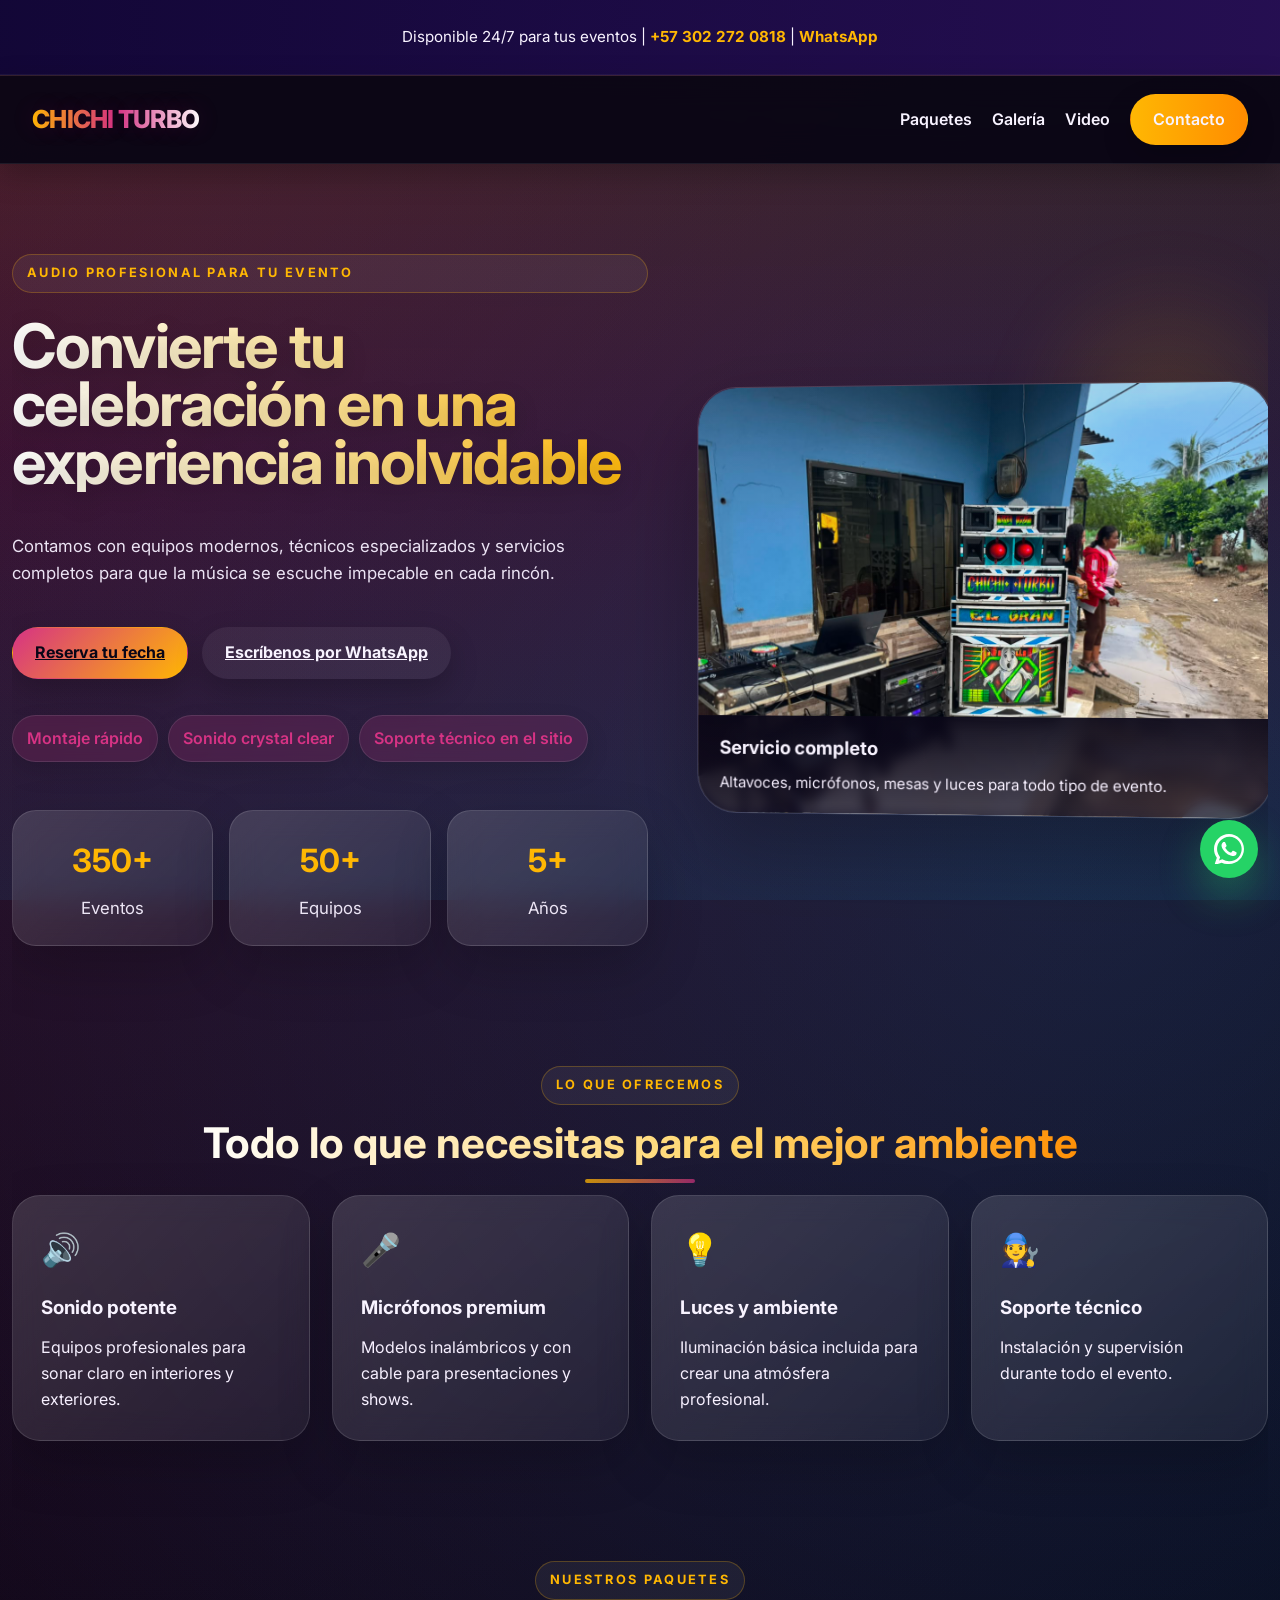
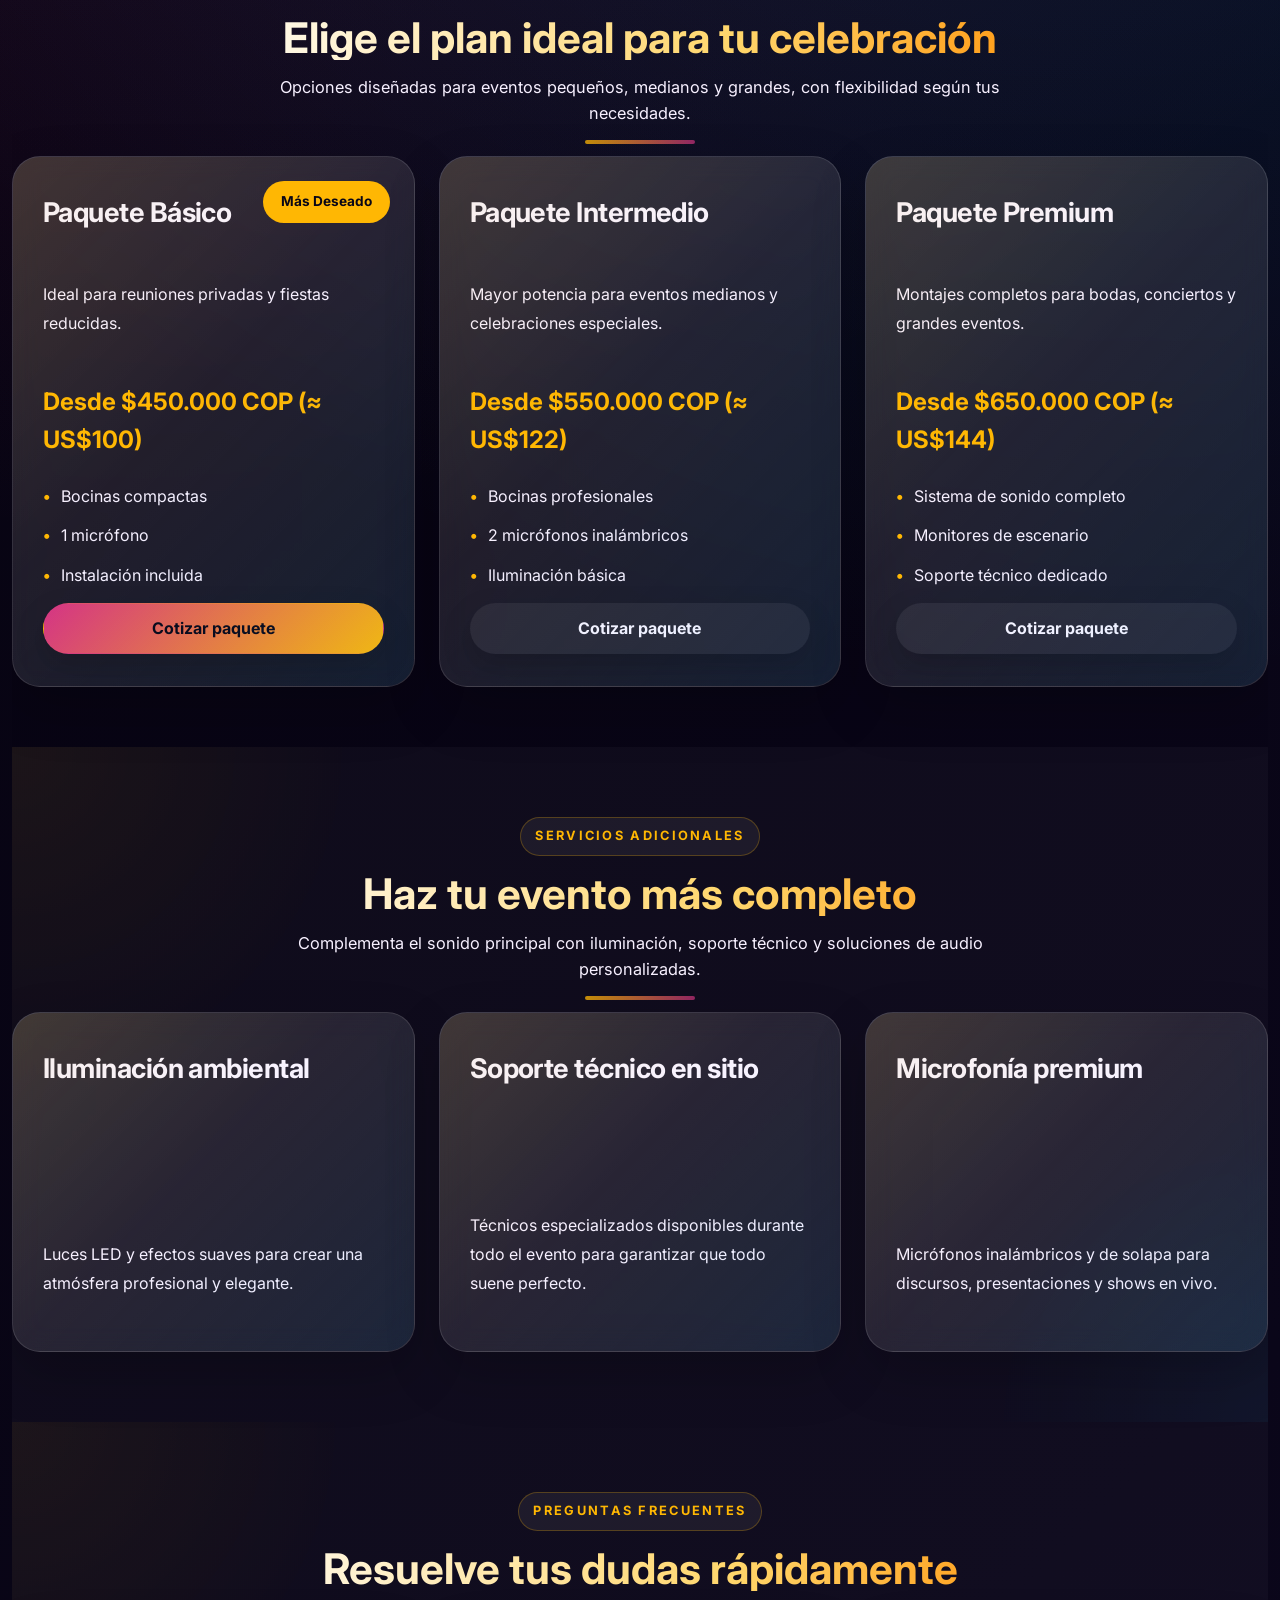
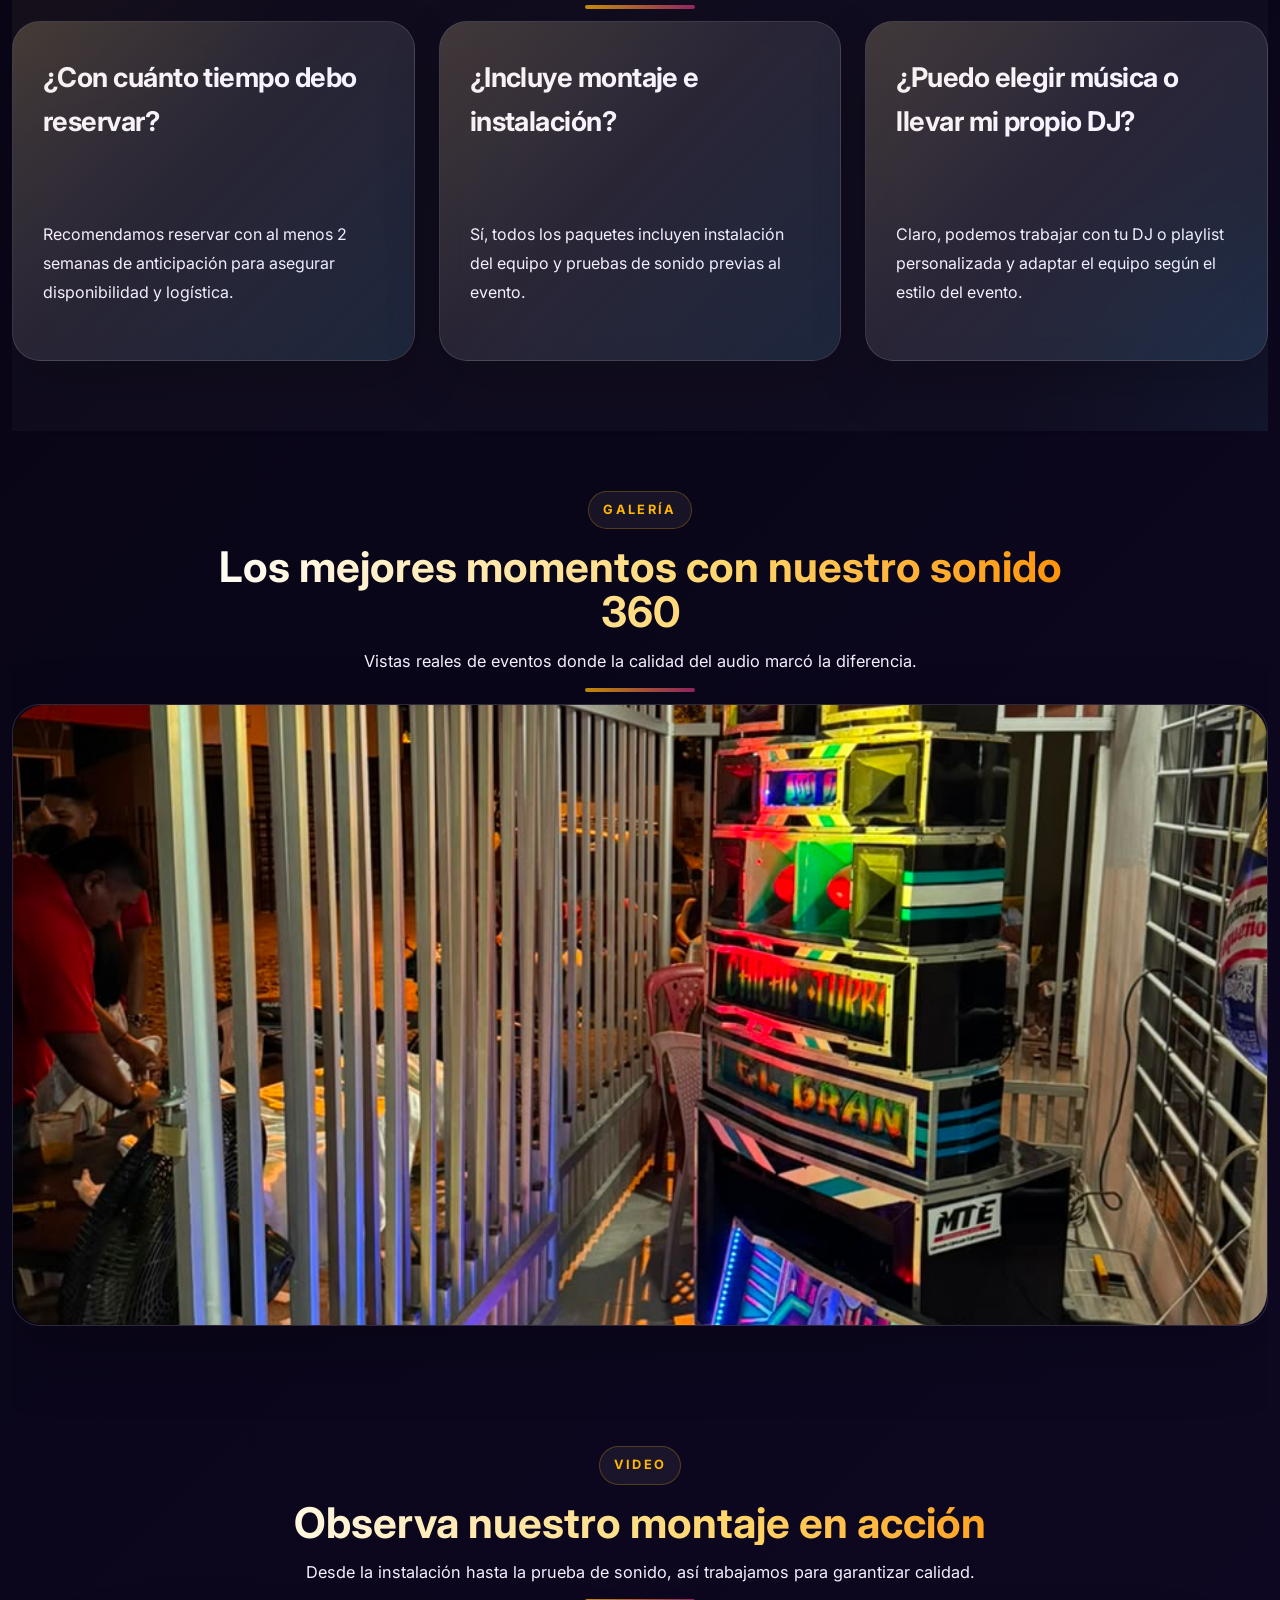
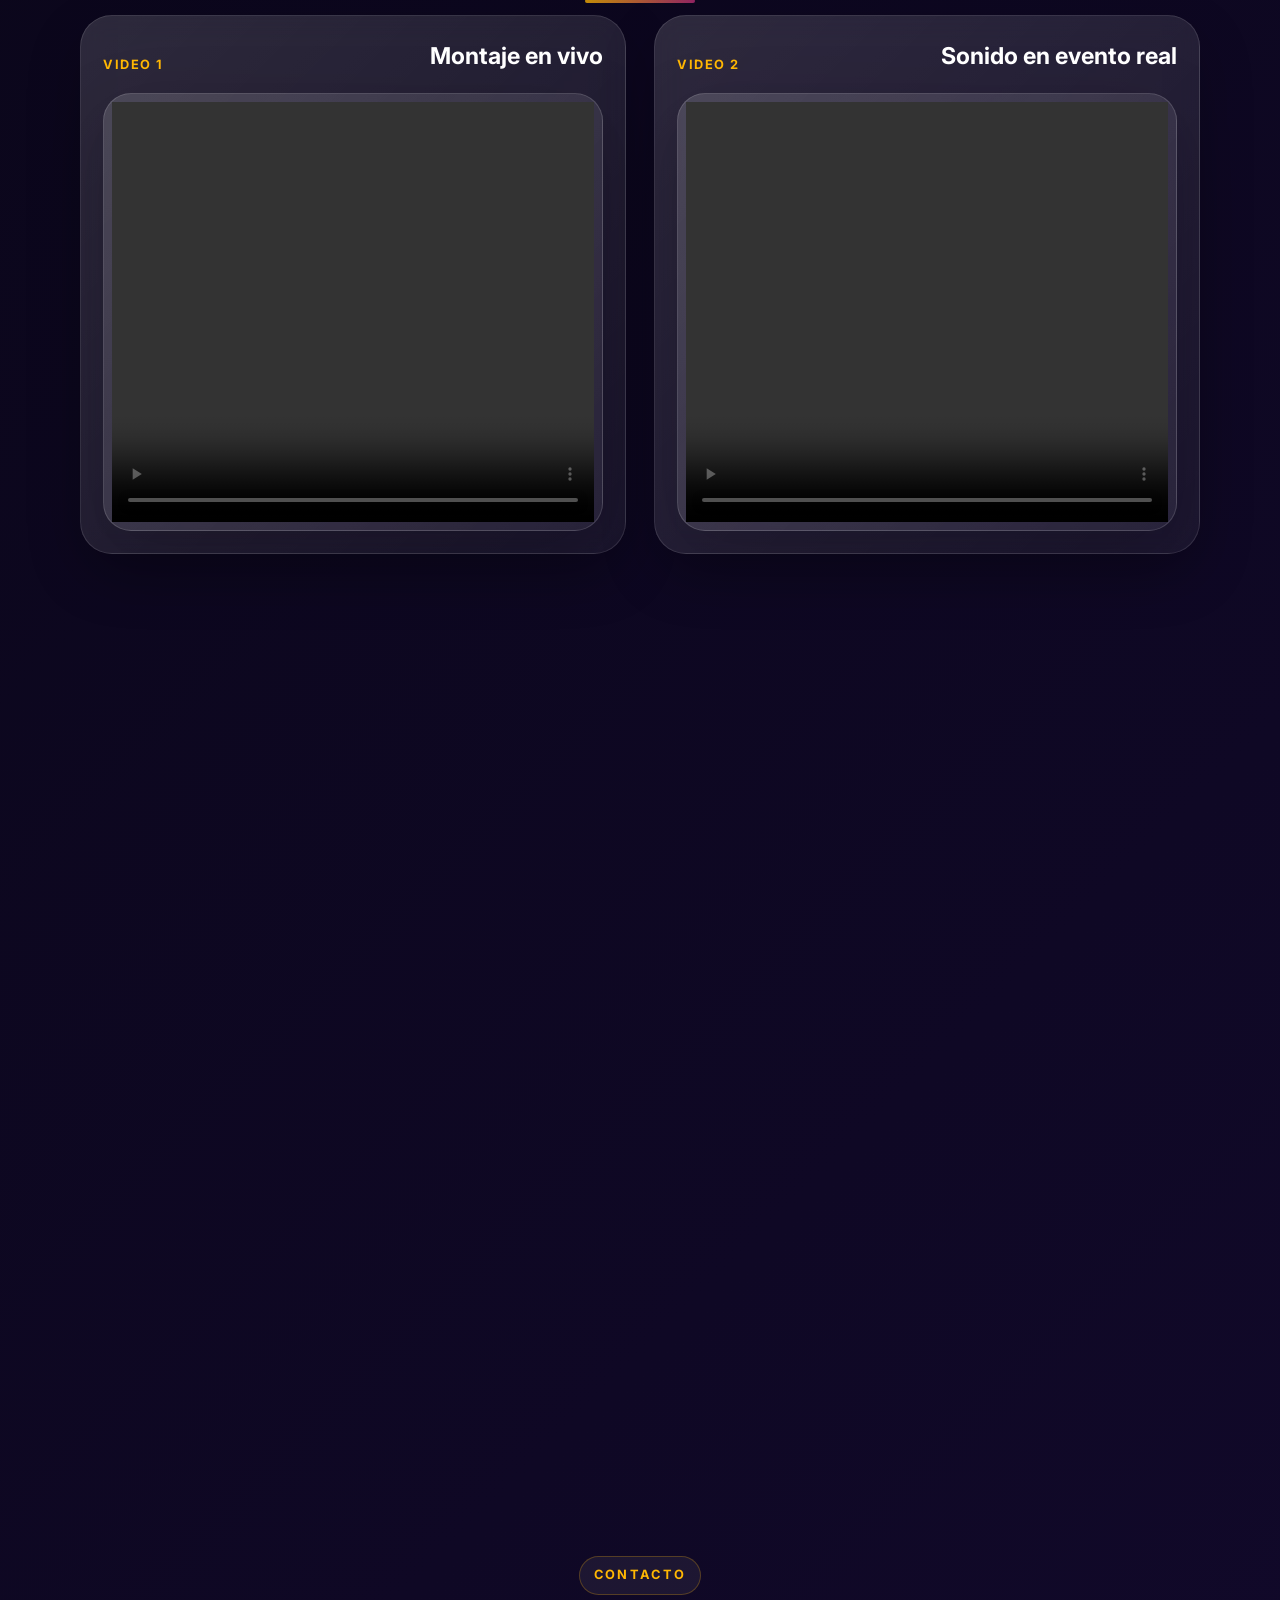
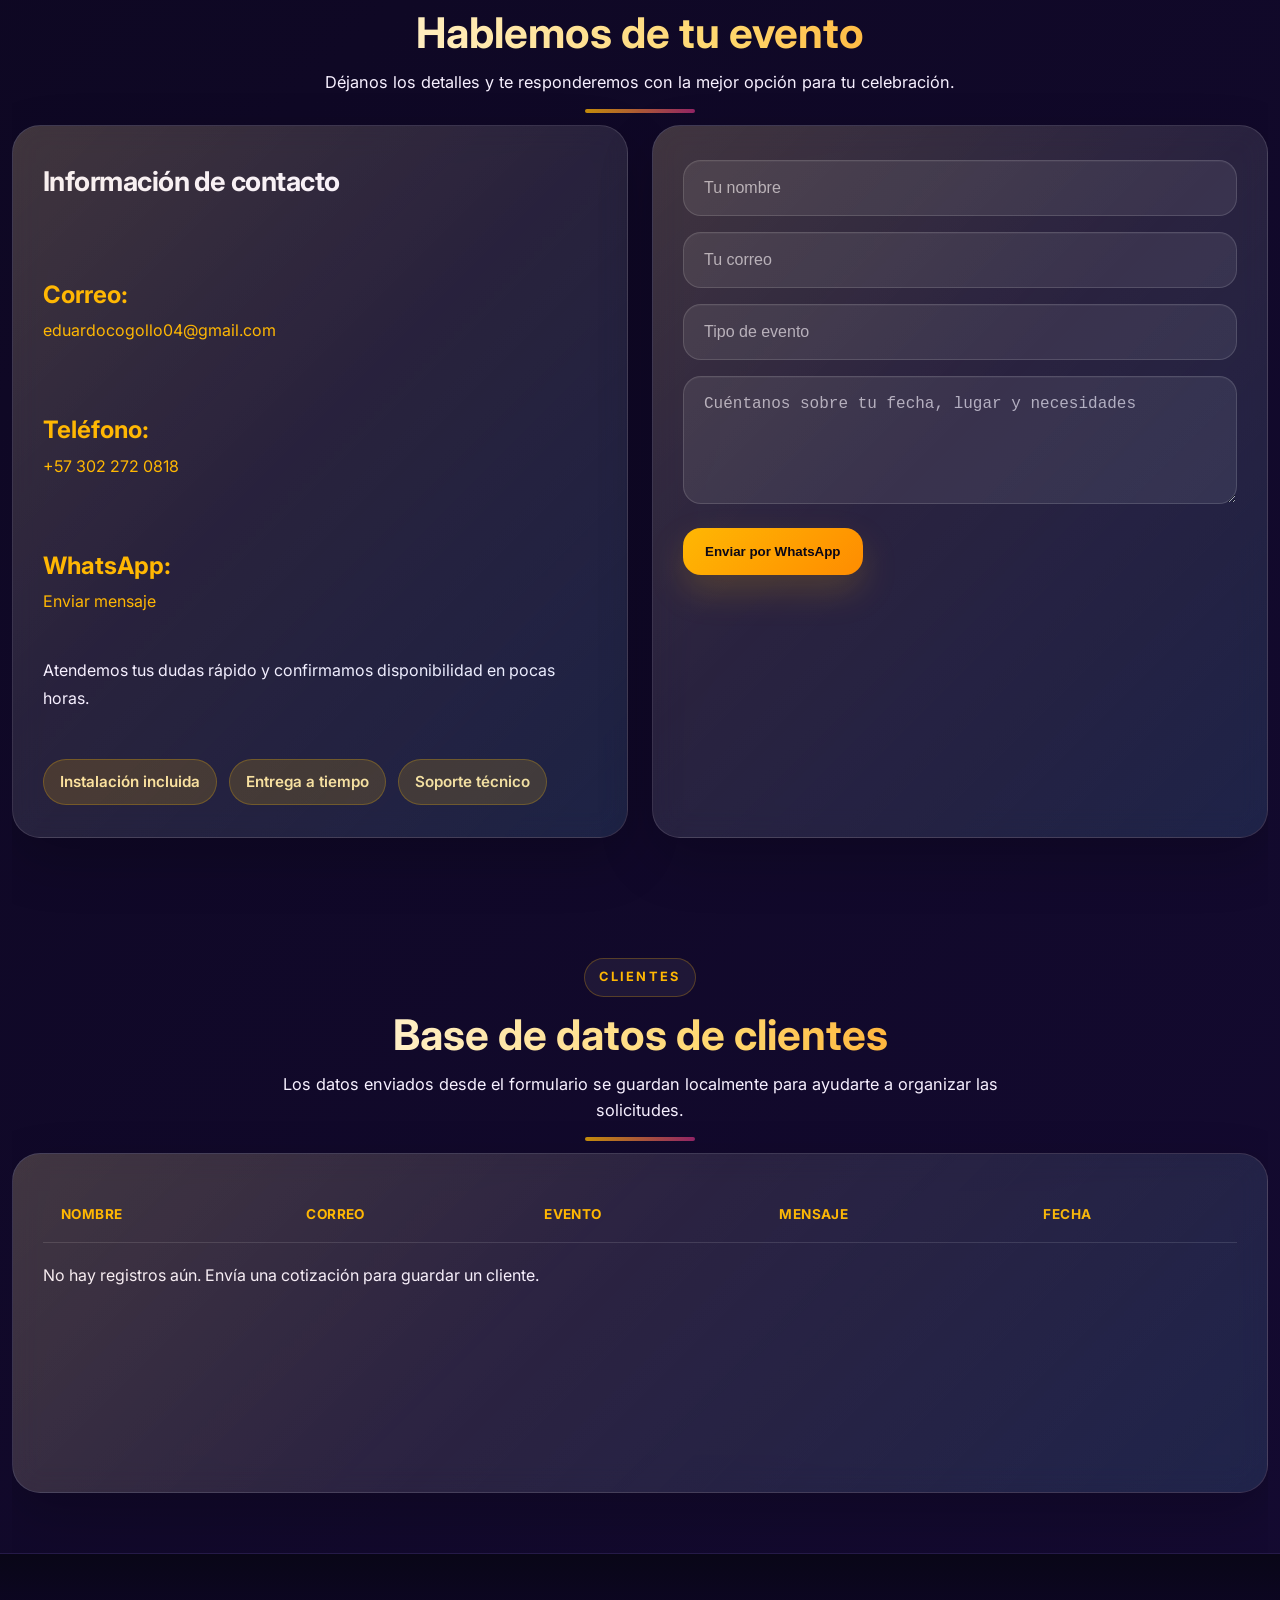
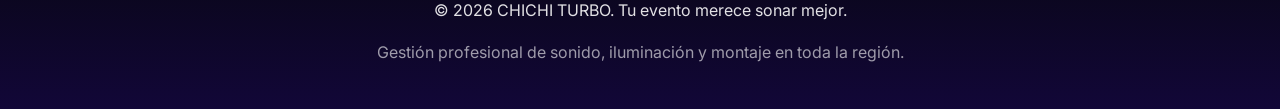
==== commit 7068966a: "Update index.html" ====
--- a/index.html
+++ b/index.html
@@ -210,9 +210,6 @@
                 <div class="gallery-large reveal">
                     <img src="imagenes/image2.jpeg" alt="Concierto en vivo con equipo de sonido CHICHI TURBO" loading="lazy" width="1200" height="620">
                 </div>
-                <div class="gallery-small-grid reveal">
-                    <img src="imagenes/hero.jpg" alt="Representación de sonido 360" loading="lazy" width="1200" height="620">
-                </div>
             </div>
         </section>
 
--- a/styles.css
+++ b/styles.css
@@ -23,9 +23,10 @@
     margin: 0;
     font-family: 'Inter', system-ui, sans-serif;
     color: var(--blanco);
-    background: radial-gradient(circle at top left, rgba(211, 51, 132, 0.22), transparent 24%),
-                radial-gradient(circle at top right, rgba(22, 181, 255, 0.18), transparent 18%),
-                linear-gradient(180deg, #07040f 0%, #0b081c 45%, #120738 100%);
+    background:
+        radial-gradient(circle at top left, rgba(211, 51, 132, 0.25), transparent 26%),
+        radial-gradient(circle at 85% 10%, rgba(22, 181, 255, 0.16), transparent 20%),
+        linear-gradient(135deg, #05020d 0%, #0a0619 45%, #140a31 100%);
     line-height: 1.6;
     min-height: 100vh;
     position: relative;
@@ -177,7 +178,7 @@
     grid-template-columns: minmax(0, 1.05fr) minmax(320px, 0.95fr);
     gap: 44px;
     align-items: center;
-    padding: 70px 0 40px;
+    padding: 90px 0 60px;
     position: relative;
 }
 
@@ -277,6 +278,7 @@
     overflow: hidden;
     box-shadow: 0 35px 90px rgba(0, 0, 0, 0.28);
     border: 1px solid rgba(255,255,255,0.14);
+    transform: perspective(1200px) rotateY(-4deg);
 }
 
 .hero-card img {
@@ -402,6 +404,14 @@
     overflow: hidden;
 }
 
+.card::before {
+    content: '';
+    position: absolute;
+    inset: 0;
+    background: linear-gradient(135deg, rgba(255, 183, 3, 0.08), transparent 45%, rgba(22, 181, 255, 0.08));
+    pointer-events: none;
+}
+
 .card-premium {
     border-color: rgba(255, 183, 3, 0.45);
     background: linear-gradient(180deg, rgba(255, 255, 255, 0.1), rgba(255, 255, 255, 0.03));
@@ -613,6 +623,18 @@
     justify-content: space-between;
     gap: 24px;
     box-shadow: 0 30px 70px rgba(211, 51, 132, 0.28);
+    position: relative;
+    overflow: hidden;
+}
+
+.cta-card::before {
+    content: '';
+    position: absolute;
+    inset: -30% 55% auto auto;
+    width: 220px;
+    height: 220px;
+    background: radial-gradient(circle, rgba(255,255,255,0.18), transparent 70%);
+    pointer-events: none;
 }
 
 .cta-card h2 {
@@ -636,9 +658,46 @@
     border: none;
 }
 
-.contact-card h3 {
-    margin-top: 0;
-}
+    .clients-section {
+        padding: 60px 0;
+    }
+
+    .table-wrap {
+        overflow-x: auto;
+        width: 100%;
+    }
+
+    #clientes-table {
+        width: 100%;
+        border-collapse: collapse;
+        min-width: 720px;
+    }
+
+    #clientes-table th,
+    #clientes-table td {
+        padding: 16px 18px;
+        border-bottom: 1px solid rgba(255, 255, 255, 0.12);
+        text-align: left;
+        color: var(--gris);
+        font-size: 0.95rem;
+    }
+
+    #clientes-table th {
+        color: var(--amarillo);
+        font-weight: 700;
+        letter-spacing: 0.03em;
+        text-transform: uppercase;
+        font-size: 0.85rem;
+    }
+
+    #clientes-table tbody tr:hover {
+        background: rgba(255, 255, 255, 0.05);
+    }
+
+    .table-empty {
+        margin-top: 18px;
+        color: rgba(255, 255, 255, 0.7);
+    }
 
 .contact-card p {
     color: var(--gris);
@@ -713,6 +772,143 @@
     color: rgba(255, 255, 255, 0.6);
 }
 
+.eyebrow {
+    display: inline-flex;
+    align-items: center;
+    gap: 8px;
+    padding: 8px 14px;
+    border-radius: 999px;
+    background: rgba(255, 255, 255, 0.06);
+    border: 1px solid rgba(255, 183, 3, 0.25);
+    color: var(--amarillo);
+    font-size: 0.8rem;
+    font-weight: 700;
+    letter-spacing: 0.18em;
+    text-transform: uppercase;
+}
+
+.topbar {
+    background: linear-gradient(90deg, rgba(18, 7, 56, 0.98), rgba(37, 15, 83, 0.98));
+    box-shadow: inset 0 -1px 0 rgba(255, 255, 255, 0.05);
+}
+
+header {
+    background: rgba(8, 5, 20, 0.92);
+    border-bottom: 1px solid rgba(255, 255, 255, 0.08);
+    backdrop-filter: blur(16px);
+}
+
+.logo {
+    background: linear-gradient(90deg, var(--amarillo), var(--azul-claro), #ffffff);
+    -webkit-background-clip: text;
+    background-clip: text;
+    color: transparent;
+    text-shadow: 0 0 24px rgba(211, 51, 132, 0.18);
+}
+
+.btn {
+    border: 1px solid transparent;
+    box-shadow: 0 12px 30px rgba(0, 0, 0, 0.2);
+}
+
+.btn:hover,
+.btn:focus-visible {
+    transform: translateY(-4px) scale(1.01);
+    box-shadow: 0 18px 42px rgba(211, 51, 132, 0.2);
+}
+
+.hero-copy h1 {
+    background: linear-gradient(90deg, #ffffff, #ffe8a3 45%, #ffb703 100%);
+    -webkit-background-clip: text;
+    background-clip: text;
+    color: transparent;
+}
+
+.hero-badges span {
+    border: 1px solid rgba(255, 255, 255, 0.1);
+    backdrop-filter: blur(6px);
+    box-shadow: 0 10px 24px rgba(0, 0, 0, 0.12);
+}
+
+.hero-stats article,
+.feature-card,
+.card,
+.testimonial,
+.contact-card,
+.video-card,
+.cta-card {
+    background: linear-gradient(135deg, rgba(255, 255, 255, 0.14), rgba(255, 255, 255, 0.06));
+    backdrop-filter: blur(14px);
+    border: 1px solid rgba(255, 255, 255, 0.12);
+    box-shadow: 0 22px 55px rgba(0, 0, 0, 0.2);
+}
+
+.hero-stats article:hover,
+.feature-card:hover,
+.card:hover,
+.video-card:hover {
+    transform: translateY(-5px);
+    box-shadow: 0 28px 70px rgba(0, 0, 0, 0.24);
+}
+
+.section-intro h2 {
+    background: linear-gradient(90deg, #ffffff, #ffd66b 60%, #ff8c00 100%);
+    -webkit-background-clip: text;
+    background-clip: text;
+    color: transparent;
+}
+
+.gallery-large,
+.video-wrapper {
+    border-radius: 28px;
+    overflow: hidden;
+    border: 1px solid rgba(255, 255, 255, 0.14);
+    box-shadow: 0 24px 70px rgba(0, 0, 0, 0.22);
+}
+
+.video-wrapper {
+    padding: 8px;
+    background: linear-gradient(135deg, rgba(255, 255, 255, 0.15), rgba(255, 255, 255, 0.05));
+}
+
+.video-wrapper iframe {
+    width: 100%;
+    min-height: 320px;
+    height: 100%;
+    aspect-ratio: 16 / 9;
+    border: 0;
+    border-radius: 20px;
+    background: #000;
+}
+
+.contact-highlights span {
+    background: rgba(255, 183, 3, 0.16);
+    color: #ffe29d;
+    border: 1px solid rgba(255, 183, 3, 0.25);
+}
+
+form input,
+form textarea {
+    border: 1px solid rgba(255, 255, 255, 0.14);
+    background: rgba(255, 255, 255, 0.08);
+    box-shadow: inset 0 1px 0 rgba(255, 255, 255, 0.04);
+}
+
+form input:focus,
+form textarea:focus {
+    outline: none;
+    border-color: var(--amarillo);
+    box-shadow: 0 0 0 3px rgba(255, 183, 3, 0.16);
+}
+
+button {
+    box-shadow: 0 16px 36px rgba(255, 183, 3, 0.18);
+}
+
+footer {
+    border-top: 1px solid rgba(255, 255, 255, 0.08);
+}
+
 @media (max-width: 1100px) {
     .hero,
     .feature-grid,
@@ -732,50 +928,307 @@
     }
 }
 
-@media (max-width: 768px) {
-    nav {
-        padding: 18px 20px;
+.skip-link {
+    position: absolute;
+    top: -100%;
+    left: 16px;
+    z-index: 100;
+    padding: 12px 18px;
+    border-radius: 999px;
+    background: var(--amarillo);
+    color: var(--oscuro);
+    font-weight: 700;
+    text-decoration: none;
+    transition: top 0.2s ease;
+}
+
+.skip-link:focus {
+    top: 16px;
+}
+
+.sr-only {
+    position: absolute;
+    width: 1px;
+    height: 1px;
+    padding: 0;
+    margin: -1px;
+    overflow: hidden;
+    clip: rect(0, 0, 0, 0);
+    white-space: nowrap;
+    border: 0;
+}
+
+.topbar a {
+    color: var(--amarillo);
+    text-decoration: none;
+    font-weight: 700;
+}
+
+.topbar a:hover,
+.topbar a:focus-visible {
+    text-decoration: underline;
+}
+
+.menu-toggle {
+    display: none;
+    flex-direction: column;
+    justify-content: center;
+    gap: 5px;
+    width: 44px;
+    height: 44px;
+    padding: 10px;
+    border: 1px solid rgba(255, 255, 255, 0.14);
+    border-radius: 12px;
+    background: rgba(255, 255, 255, 0.06);
+    cursor: pointer;
+}
+
+.menu-toggle span {
+    display: block;
+    width: 100%;
+    height: 2px;
+    border-radius: 99px;
+    background: var(--blanco);
+    transition: transform 0.25s ease, opacity 0.25s ease;
+}
+
+.menu-toggle[aria-expanded="true"] span:nth-child(1) {
+    transform: translateY(7px) rotate(45deg);
+}
+
+.menu-toggle[aria-expanded="true"] span:nth-child(2) {
+    opacity: 0;
+}
+
+.menu-toggle[aria-expanded="true"] span:nth-child(3) {
+    transform: translateY(-7px) rotate(-45deg);
+}
+
+body.menu-open {
+    overflow: hidden;
+}
+
+.reveal {
+    opacity: 0;
+    transform: translateY(24px);
+    transition: opacity 0.7s ease, transform 0.7s ease;
+}
+
+.reveal.is-visible {
+    opacity: 1;
+    transform: translateY(0);
+}
+
+.btn-card {
+    margin-top: auto;
+    width: 100%;
+    text-decoration: none;
+}
+
+.contact-card a {
+    color: var(--amarillo);
+    text-decoration: none;
+}
+
+.contact-card a:hover,
+.contact-card a:focus-visible {
+    text-decoration: underline;
+}
+
+.whatsapp-float {
+    position: fixed;
+    right: 22px;
+    bottom: 22px;
+    z-index: 60;
+    display: flex;
+    align-items: center;
+    justify-content: center;
+    width: 58px;
+    height: 58px;
+    border-radius: 50%;
+    background: #25d366;
+    color: #fff;
+    box-shadow: 0 18px 40px rgba(37, 211, 102, 0.35);
+    transition: transform 0.2s ease, box-shadow 0.2s ease;
+}
+
+.whatsapp-float svg {
+    width: 30px;
+    height: 30px;
+    fill: currentColor;
+}
+
+.whatsapp-float:hover,
+.whatsapp-float:focus-visible {
+    transform: translateY(-4px) scale(1.04);
+    box-shadow: 0 24px 50px rgba(37, 211, 102, 0.45);
+}
+
+    .section-intro {
+        position: relative;
+    }
+
+    .section-intro::after {
+        content: "";
+        position: absolute;
+        left: 50%;
+        bottom: -18px;
+        width: 110px;
+        height: 4px;
+        background: linear-gradient(90deg, rgba(255, 183, 3, 0.9), rgba(211, 51, 132, 0.8));
+        border-radius: 999px;
+        transform: translateX(-50%);
+        opacity: 0.85;
+    }
+
+    .services-section,
+    .faq-section {
+        padding: 70px 0;
+        background: rgba(255, 255, 255, 0.03);
+        position: relative;
+    }
+
+    .services-section::before,
+    .faq-section::before {
+        content: "";
+        position: absolute;
+        inset: 0;
+        background: radial-gradient(circle at top left, rgba(255, 183, 3, 0.08), transparent 25%),
+                    radial-gradient(circle at bottom right, rgba(22, 181, 255, 0.08), transparent 20%);
+        pointer-events: none;
+        opacity: 0.7;
+    }
+
+    .services-section > .section-intro,
+    .faq-section > .section-intro {
+        position: relative;
+        z-index: 1;
+    }
+
+    .services-section .cards-grid,
+    .faq-section .cards-grid {
+        position: relative;
+        z-index: 1;
+    }
+
+    .card h3 {
+        letter-spacing: -0.02em;
+    }
+
+    .card p {
+        margin-bottom: 1.35rem;
+    }
+
+    .card {
+        min-height: 340px;
+    }
+
+    .cta-card {
+        border: 1px solid rgba(255, 183, 3, 0.22);
     }
 
     .hero {
-        grid-template-columns: 1fr;
-        padding: 40px 20px 30px;
-    }
-
-    .hero::after {
-        display: none;
-    }
-
-    .hero-stats {
-        grid-template-columns: 1fr;
-    }
-
-    .hero-card-info {
-        padding: 18px;
-    }
-
-    .section-intro h2 {
-        font-size: 2rem;
-    }
-
-    .feature-grid,
-    .cards-grid,
-    .gallery-layout,
-    .testimonials-grid,
-    .contact-grid {
-        grid-template-columns: 1fr;
-    }
-
-    .gallery-small-grid img {
-        height: 180px;
-    }
-
-    .video-wrapper iframe {
-        min-height: 280px;
-    }
-
-    .cta-card {
-        flex-direction: column;
-        text-align: center;
-    }
-}+        overflow: visible;
+    }
+
+    .hero::before {
+        content: '';
+        position: absolute;
+        top: 8%;
+        right: -80px;
+        width: 360px;
+        height: 360px;
+        border-radius: 50%;
+        background: radial-gradient(circle, rgba(255, 183, 3, 0.16), transparent 60%);
+        filter: blur(30px);
+        pointer-events: none;
+        z-index: 0;
+    }
+
+    .hero-copy,
+    .hero-media {
+        position: relative;
+        z-index: 1;
+    }
+
+    @media (max-width: 768px) {
+        .menu {
+            position: fixed;
+            inset: 72px 16px auto;
+            display: flex;
+            flex-direction: column;
+            align-items: stretch;
+            gap: 8px;
+            padding: 16px;
+            border-radius: 24px;
+            background: rgba(8, 5, 20, 0.98);
+            border: 1px solid rgba(255, 255, 255, 0.1);
+            box-shadow: 0 24px 60px rgba(0, 0, 0, 0.35);
+            opacity: 0;
+            visibility: hidden;
+            transform: translateY(-12px);
+            transition: opacity 0.25s ease, transform 0.25s ease, visibility 0.25s ease;
+        }
+
+        .menu.is-open {
+            opacity: 1;
+            visibility: visible;
+            transform: translateY(0);
+        }
+
+        .menu a {
+            padding: 12px 14px;
+            border-radius: 14px;
+        }
+
+        .menu a:hover,
+        .menu a:focus {
+            background: rgba(255, 255, 255, 0.06);
+        }
+
+        nav {
+            padding: 18px 20px;
+        }
+
+        .hero {
+            grid-template-columns: 1fr;
+            padding: 40px 20px 30px;
+        }
+
+        .hero::after {
+            display: none;
+        }
+
+        .hero-stats {
+            grid-template-columns: 1fr;
+        }
+
+        .hero-card-info {
+            padding: 18px;
+        }
+
+        .section-intro h2 {
+            font-size: 2rem;
+        }
+
+        .feature-grid,
+        .cards-grid,
+        .gallery-layout,
+        .testimonials-grid,
+        .contact-grid {
+            grid-template-columns: 1fr;
+        }
+
+        .gallery-small-grid img {
+            height: 180px;
+        }
+
+        .video-wrapper iframe {
+            min-height: 280px;
+        }
+
+        .cta-card {
+            flex-direction: column;
+            text-align: center;
+        }
+    }
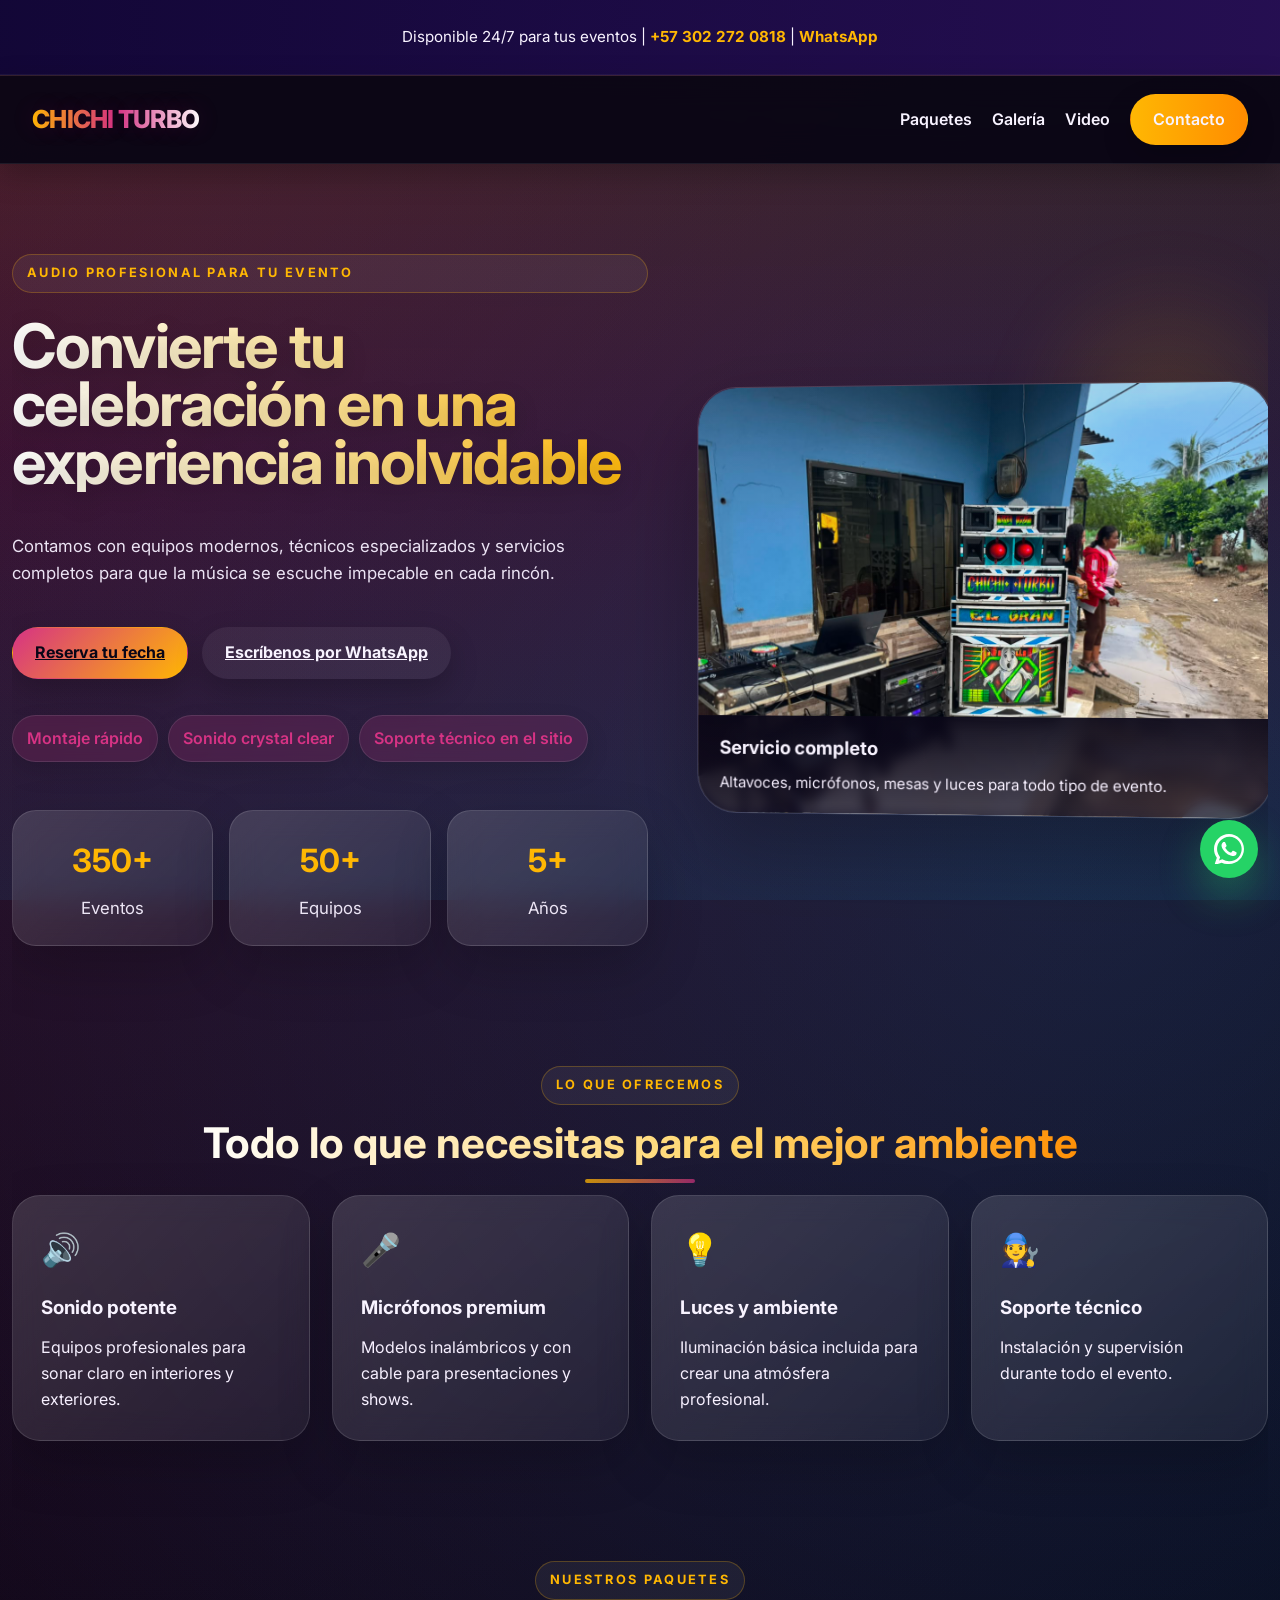
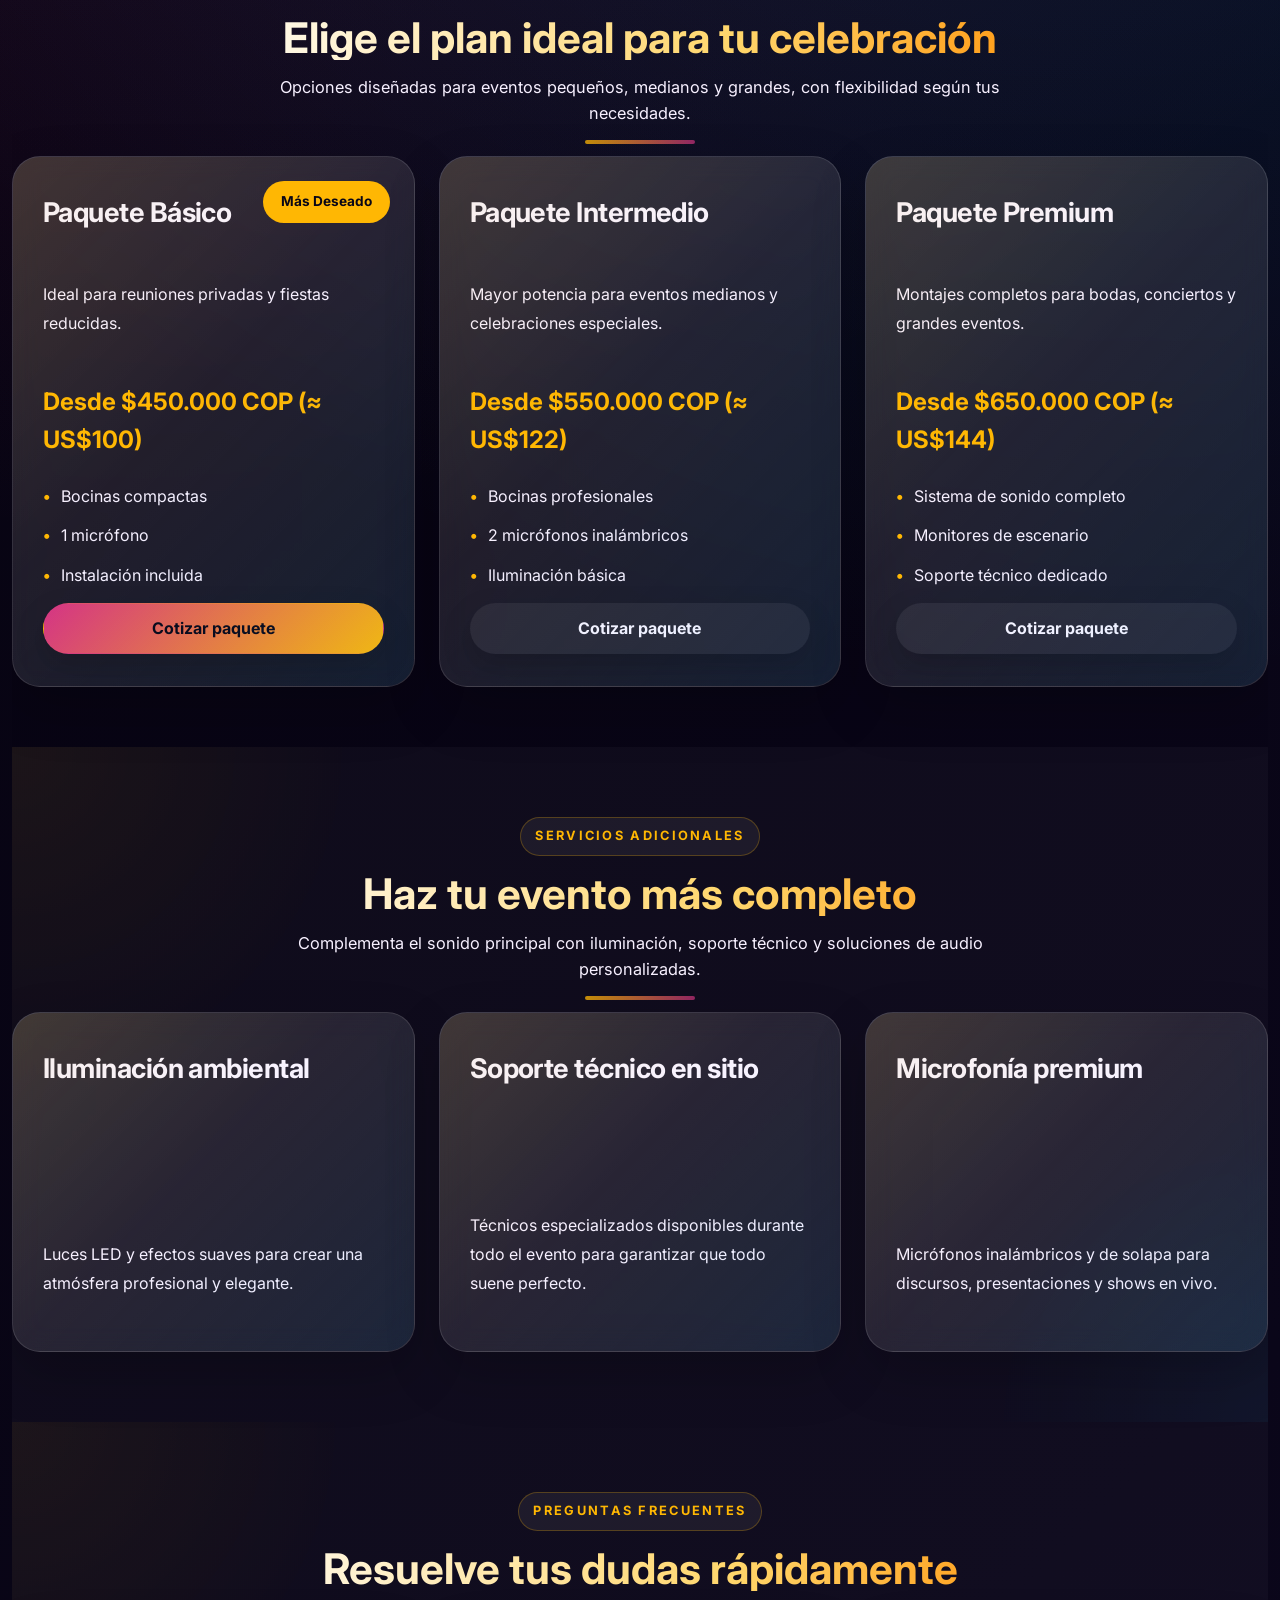
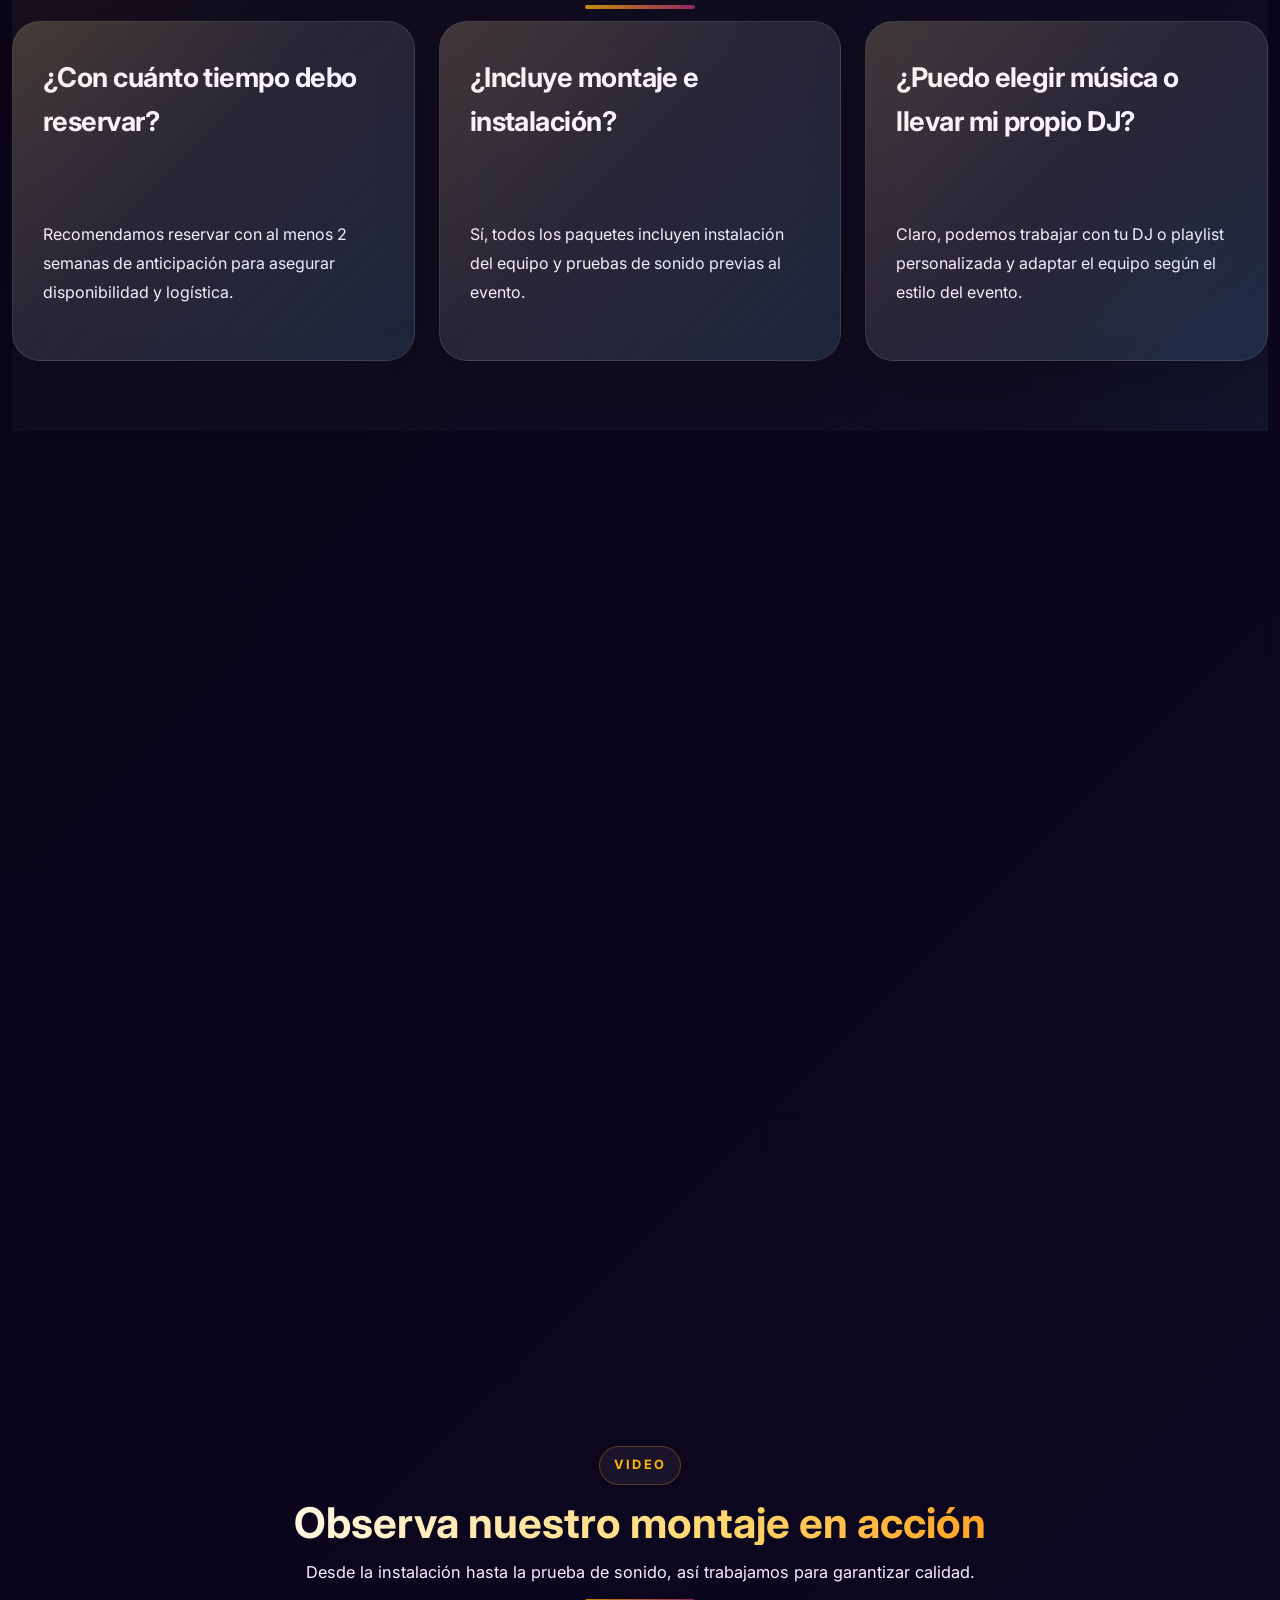
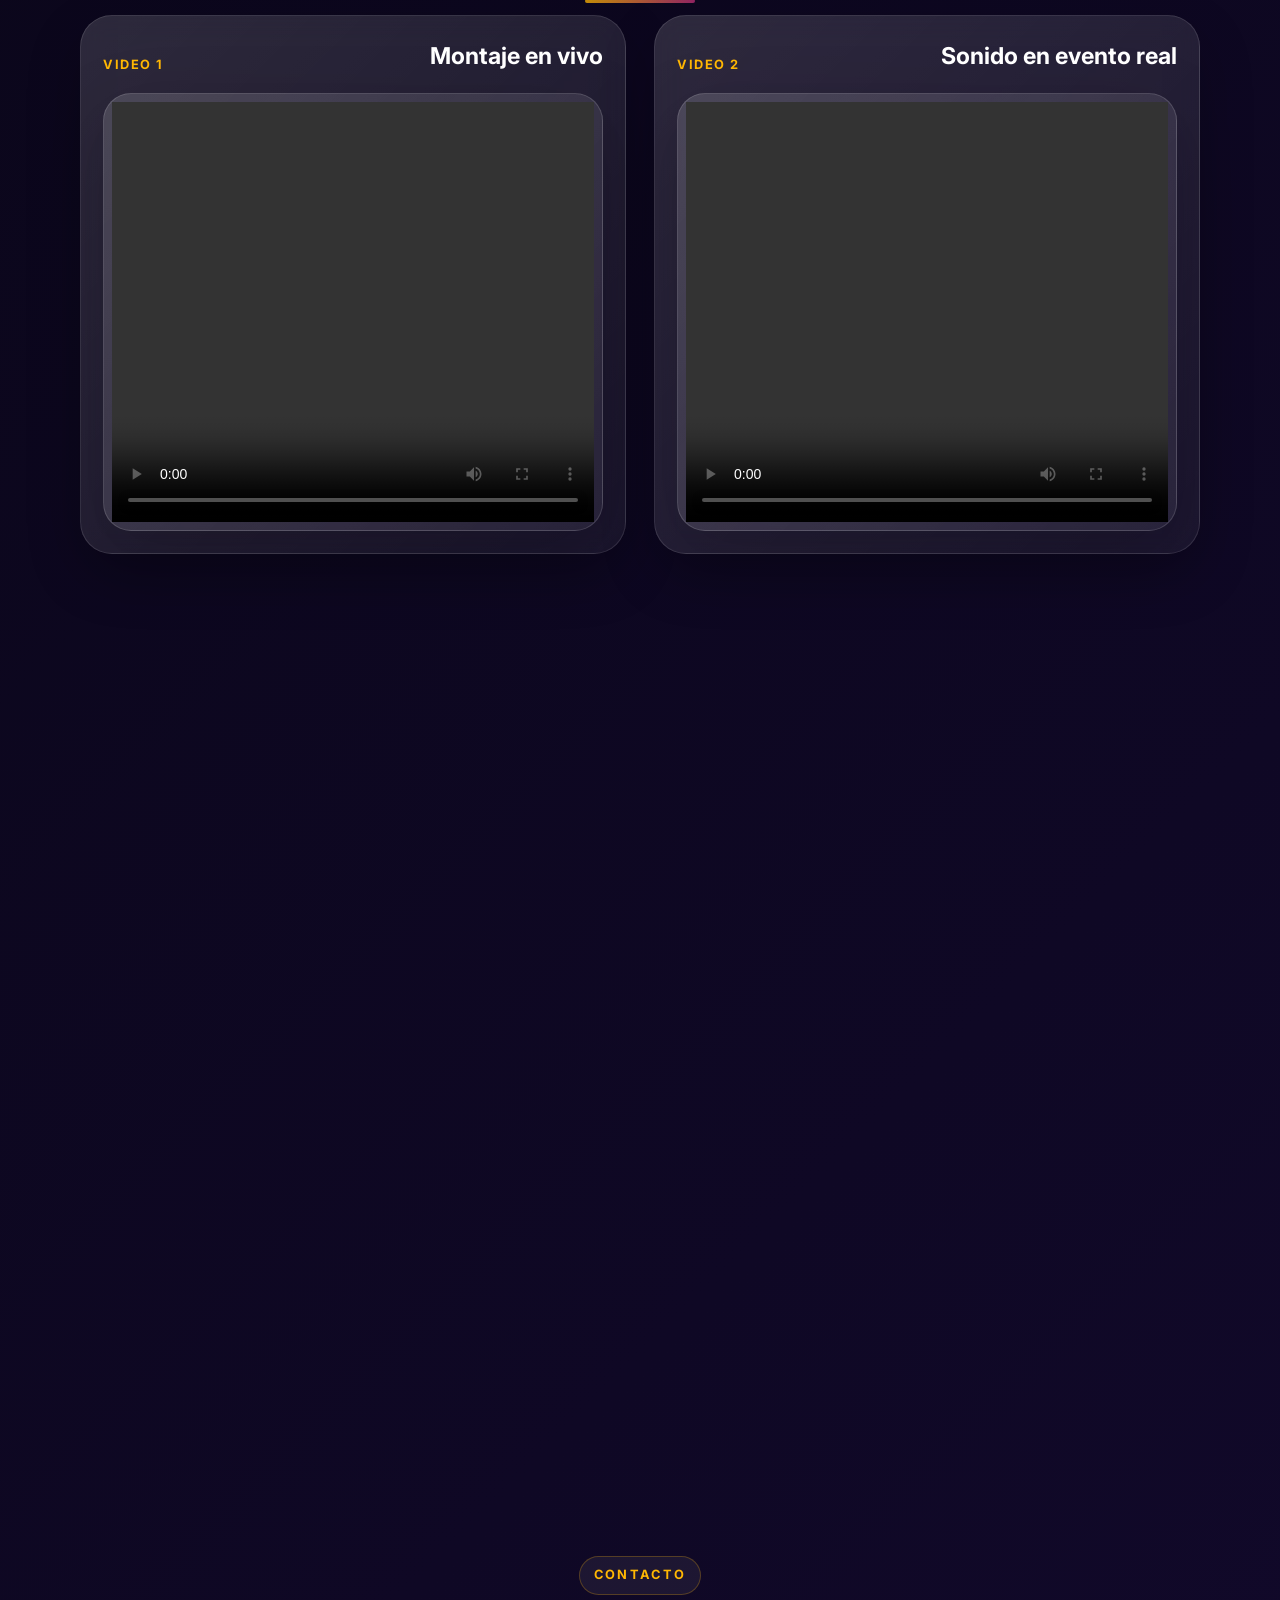
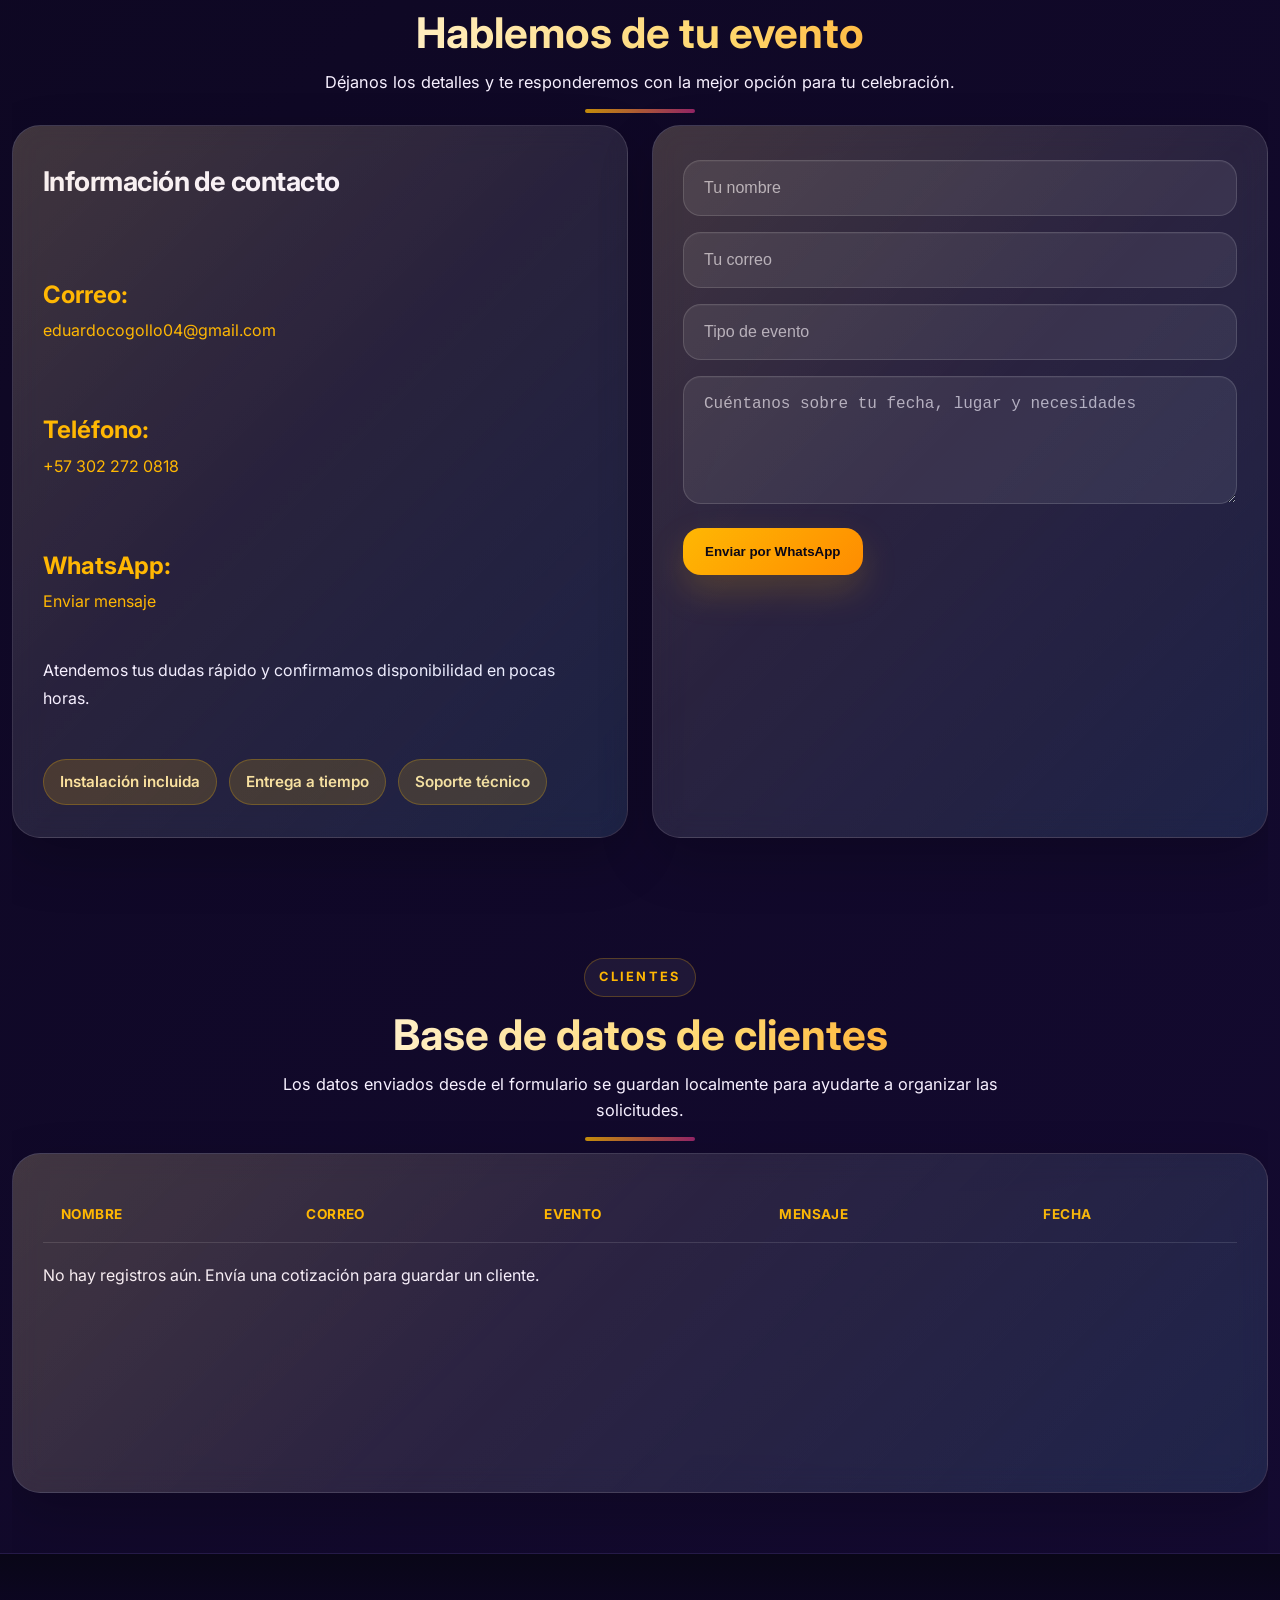
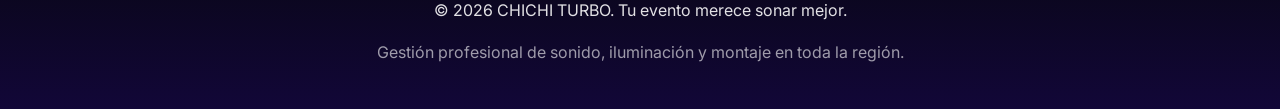
==== commit d268c30d: "Update index.html" ====
--- a/index.html
+++ b/index.html
@@ -359,3 +359,4 @@
     <script src="script.js"></script>
 </body>
 </html>
+
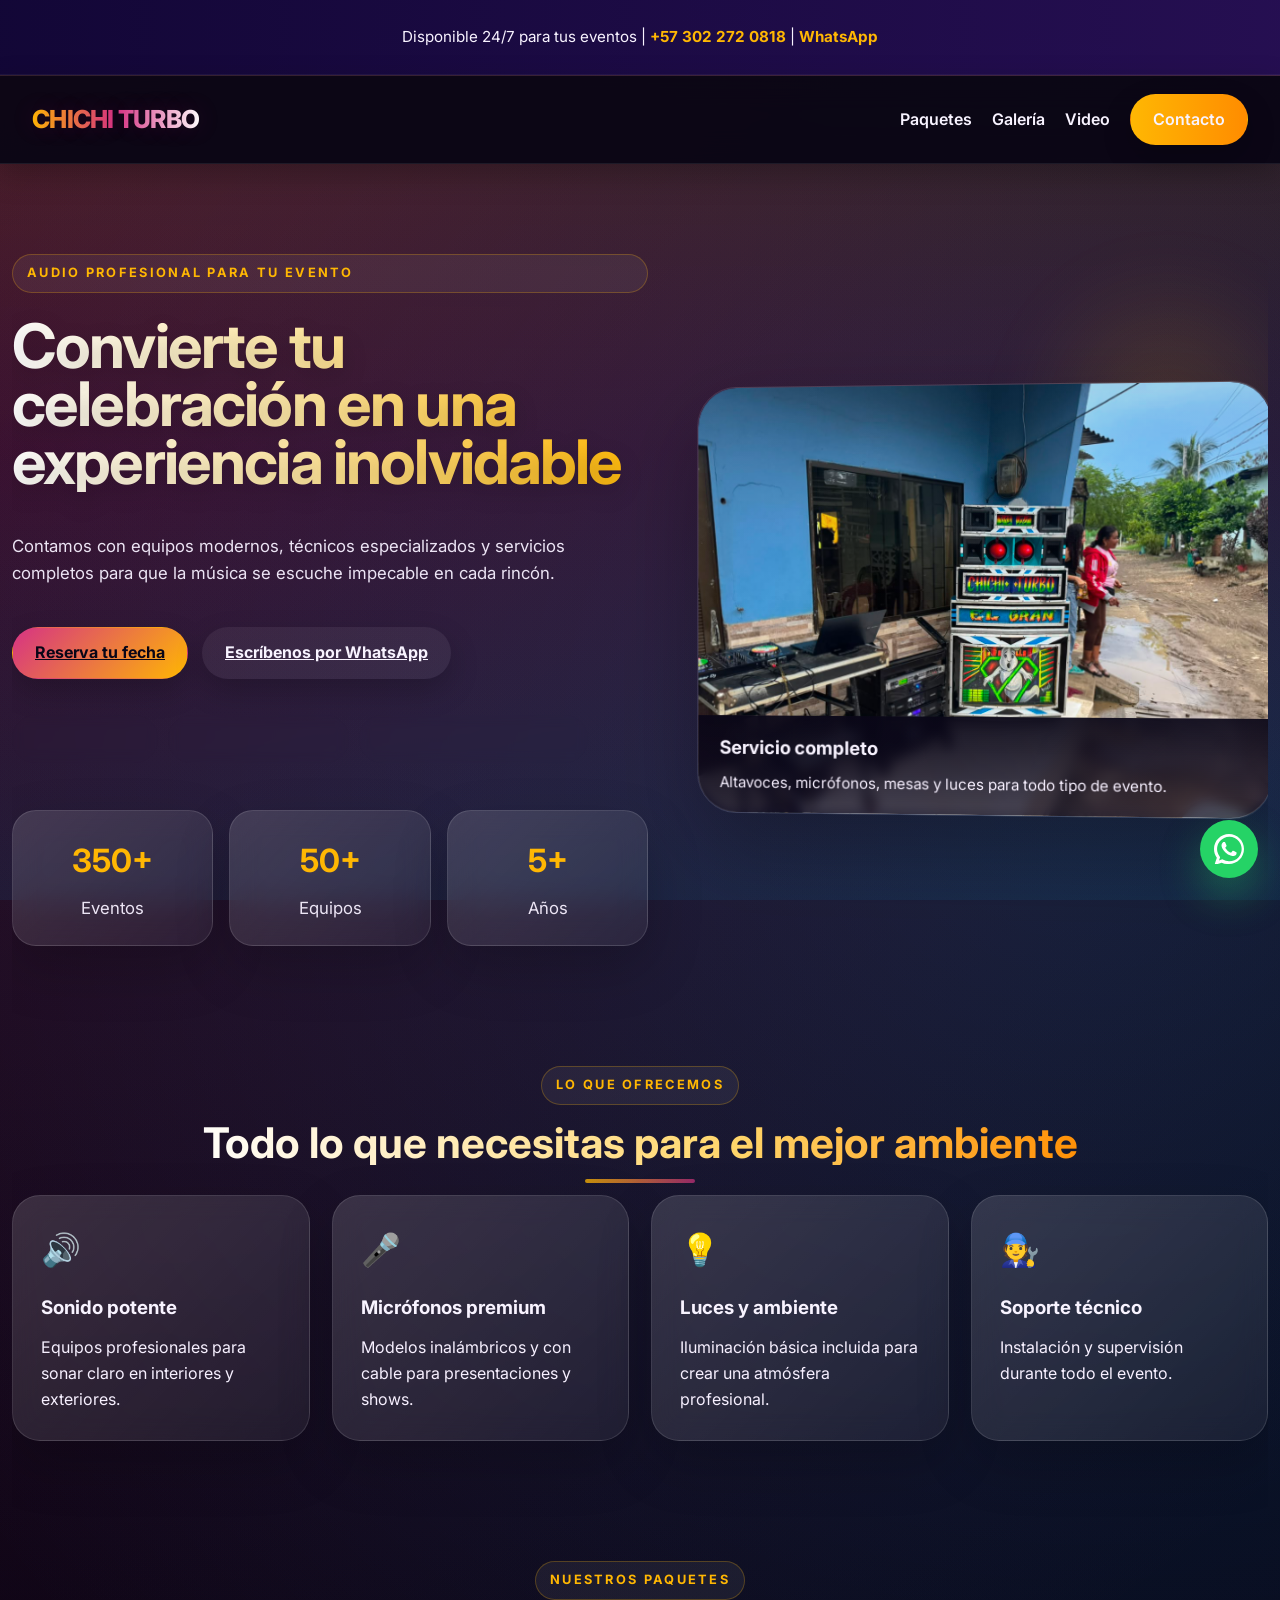
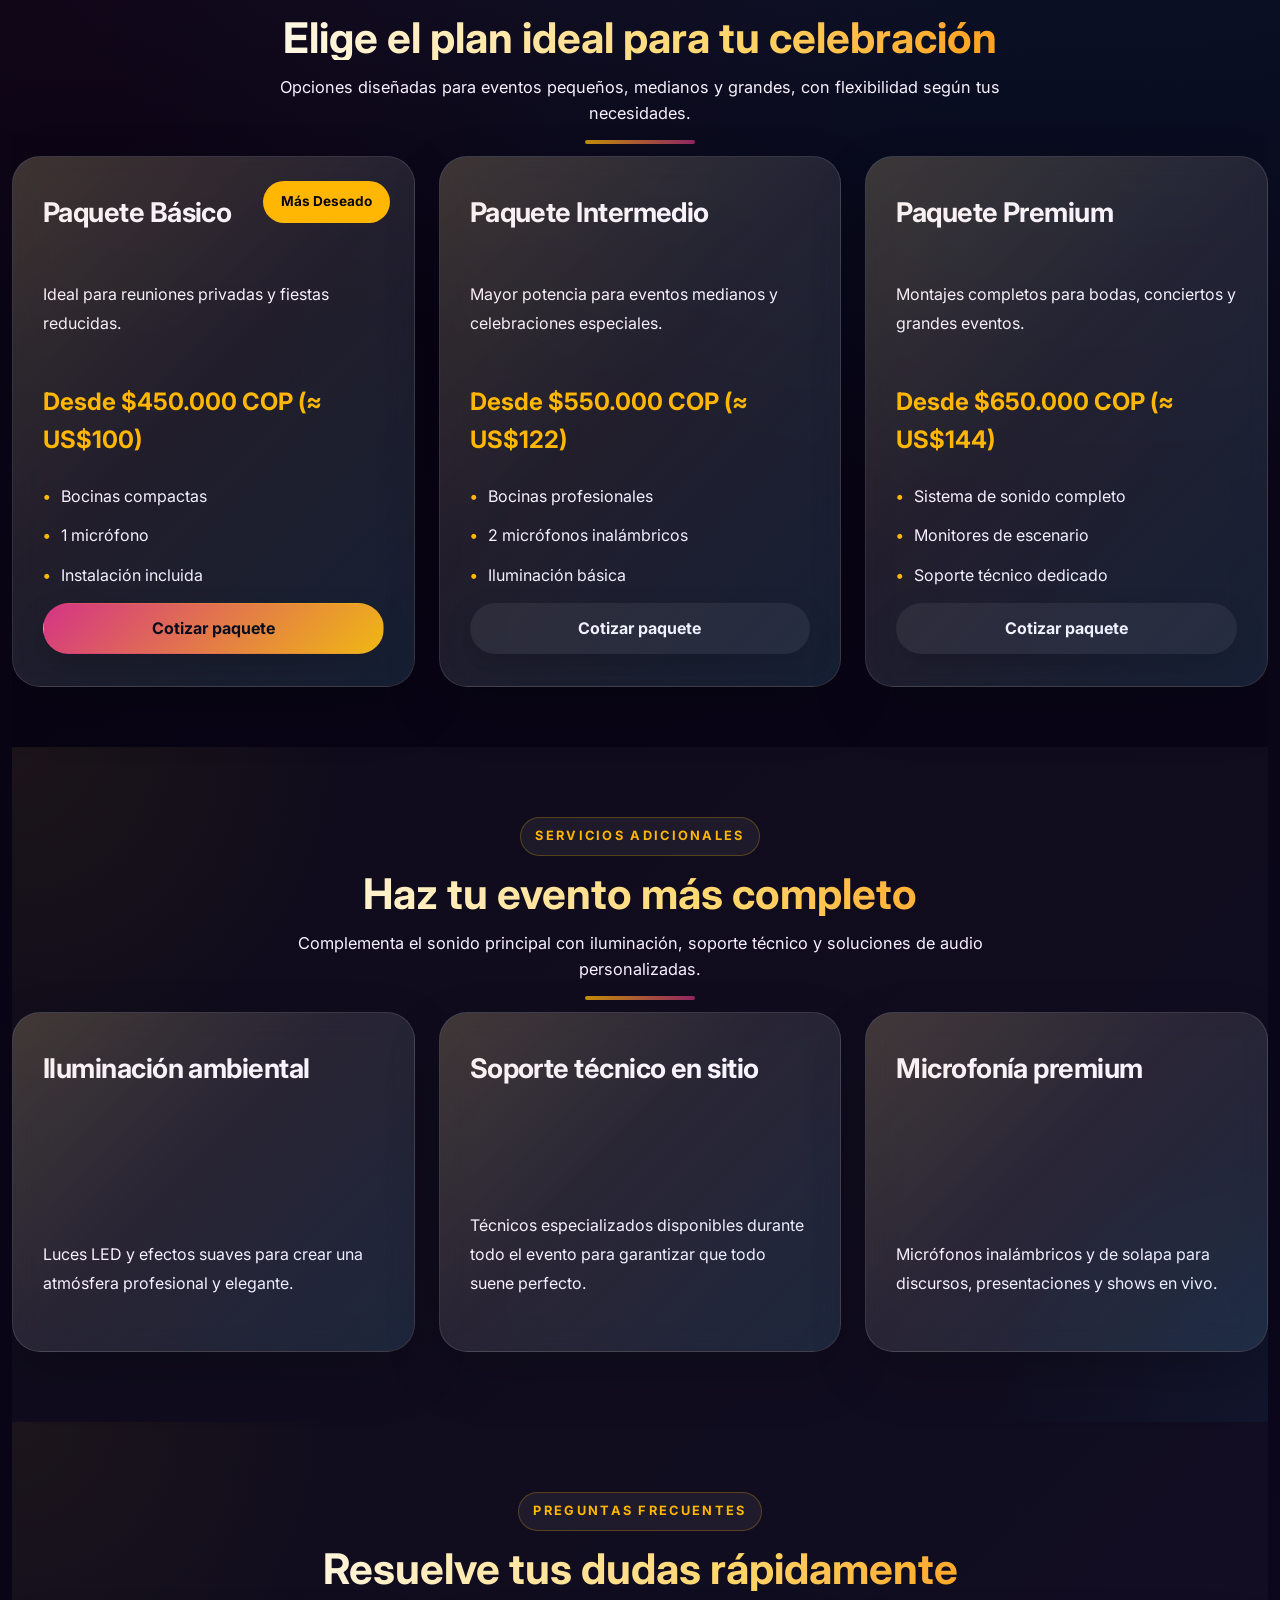
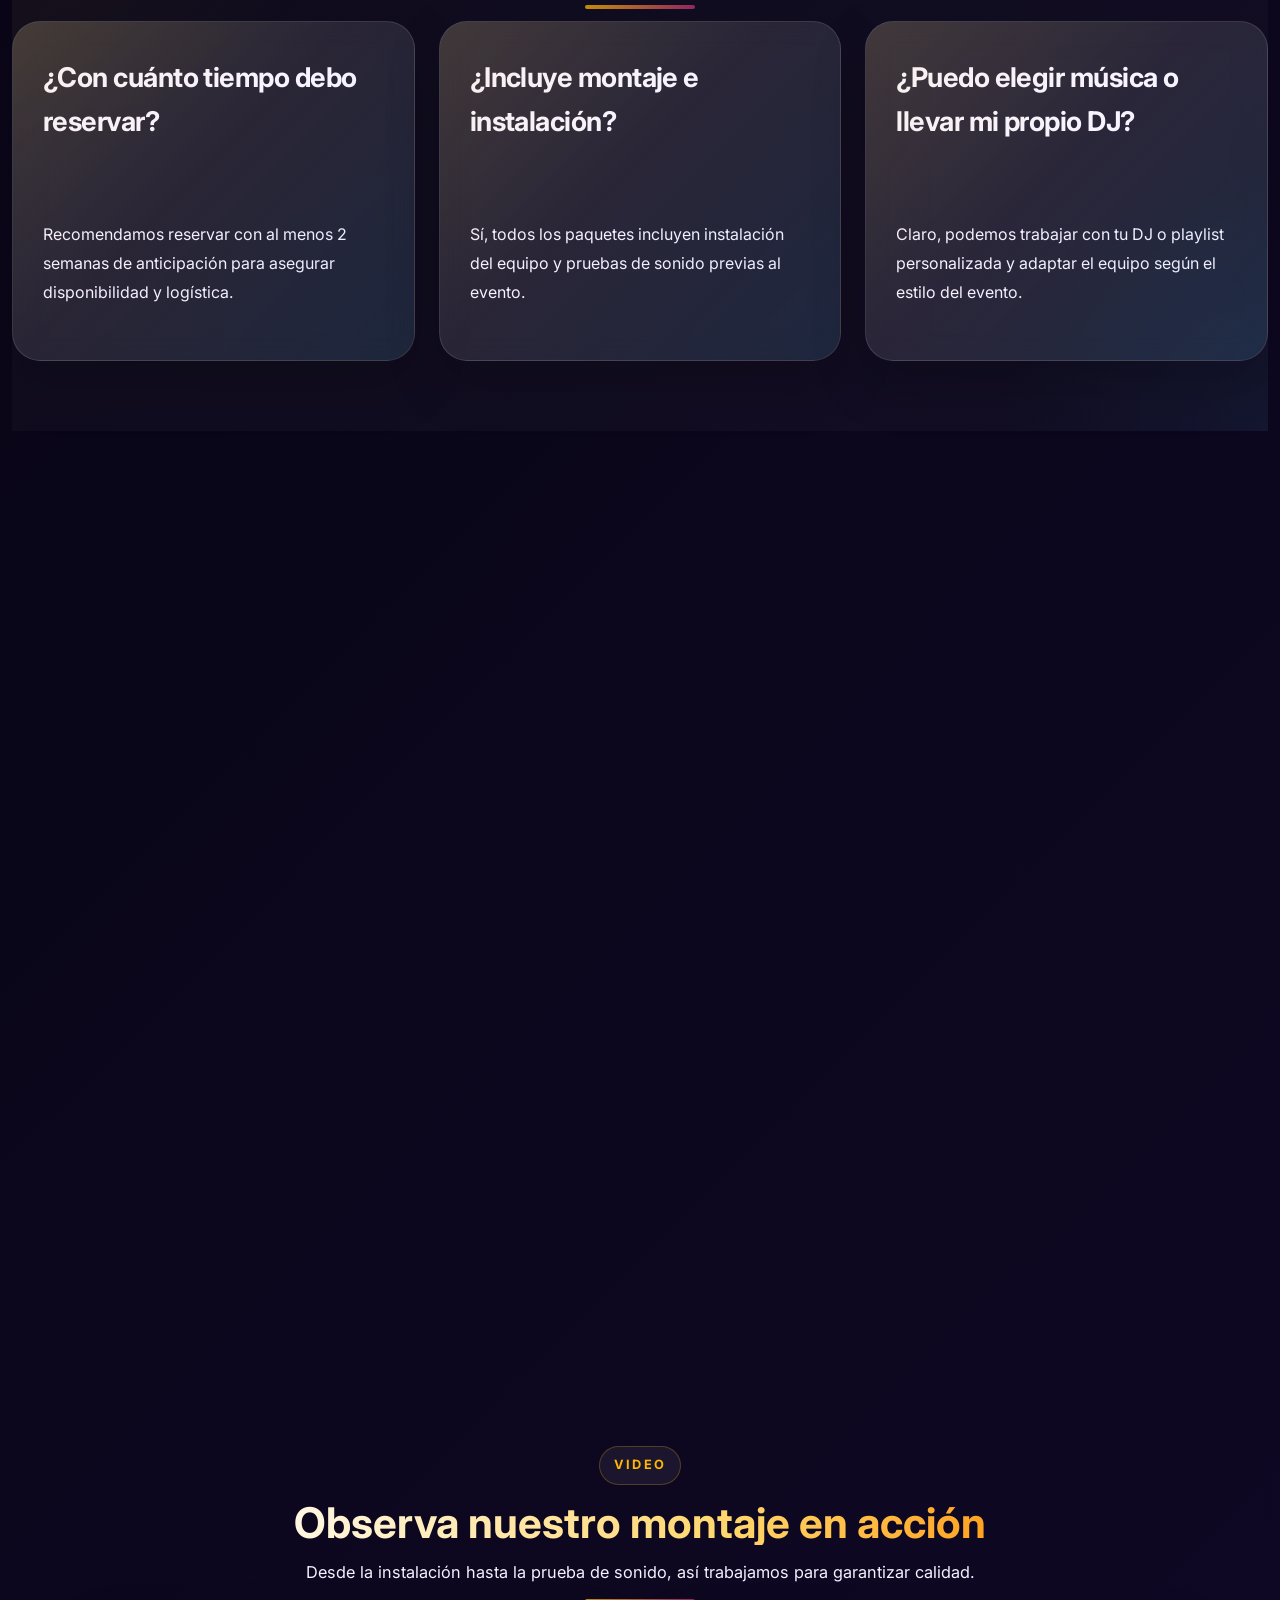
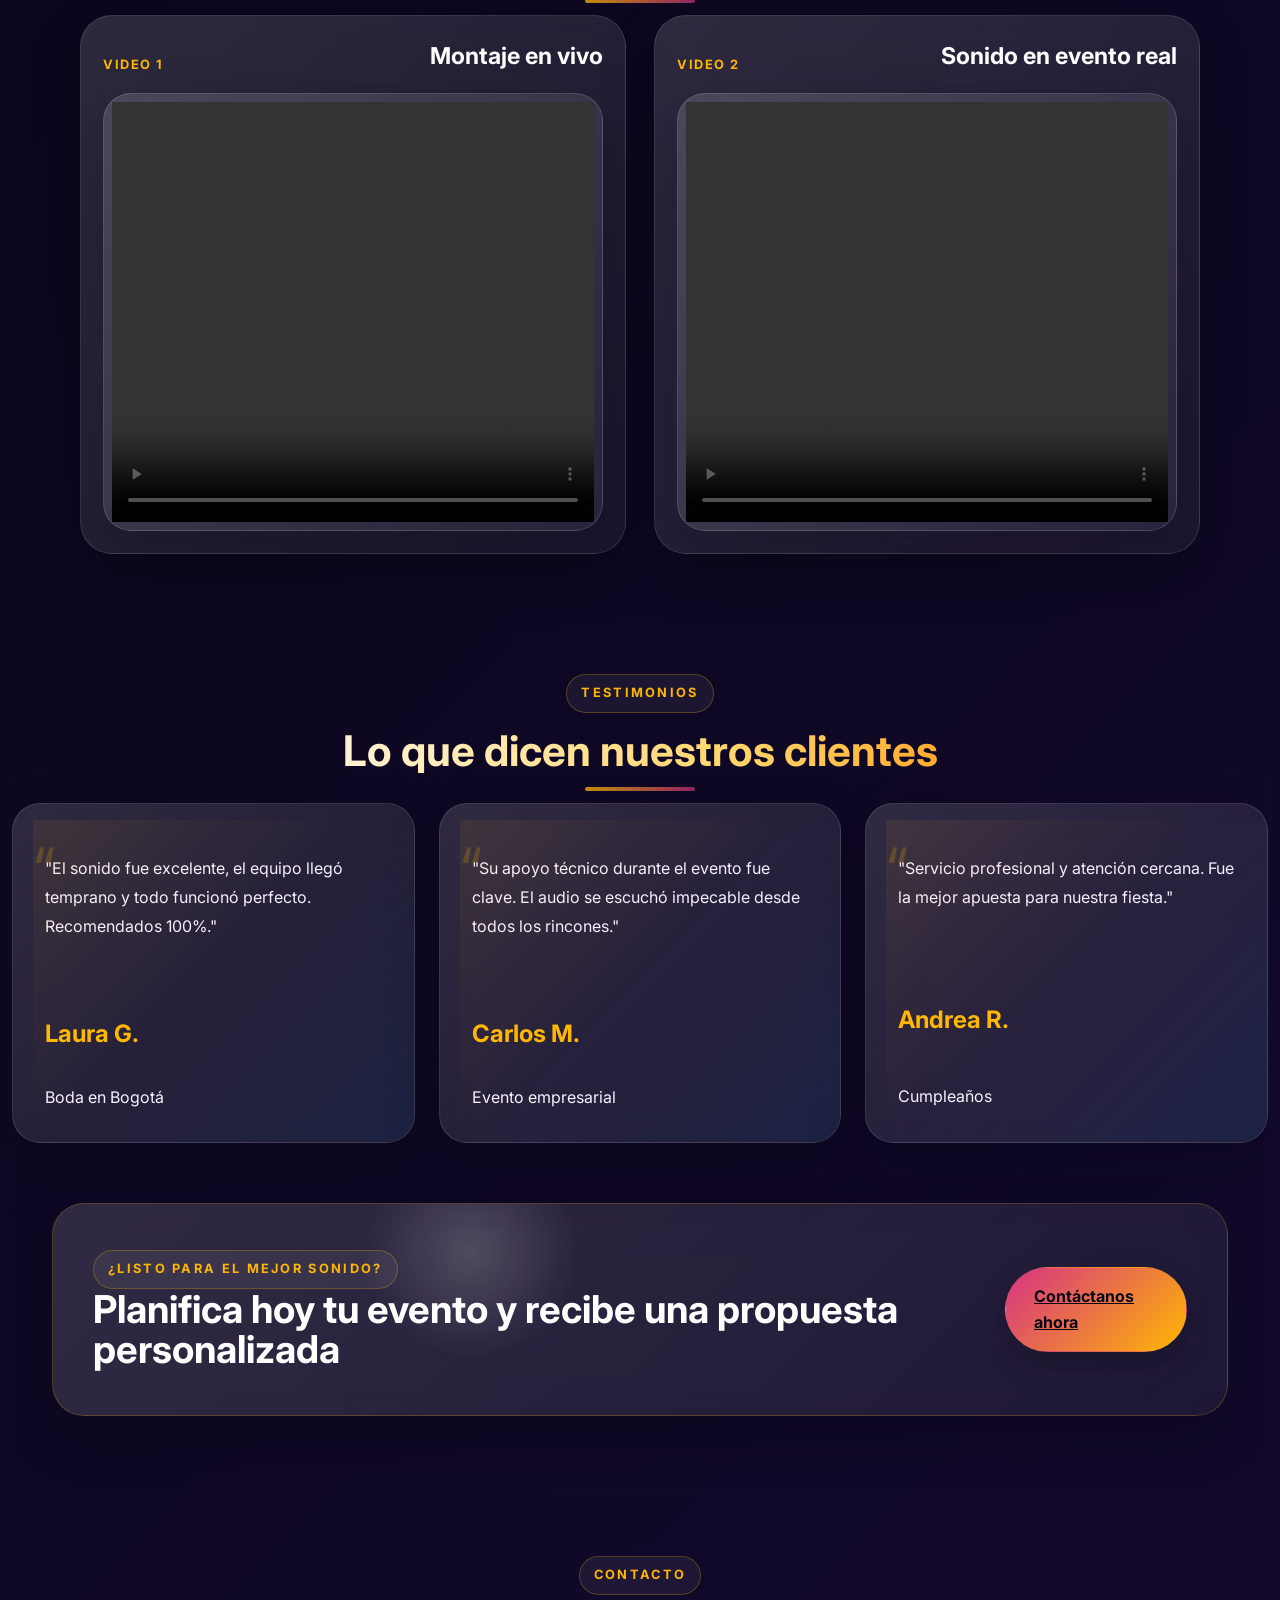
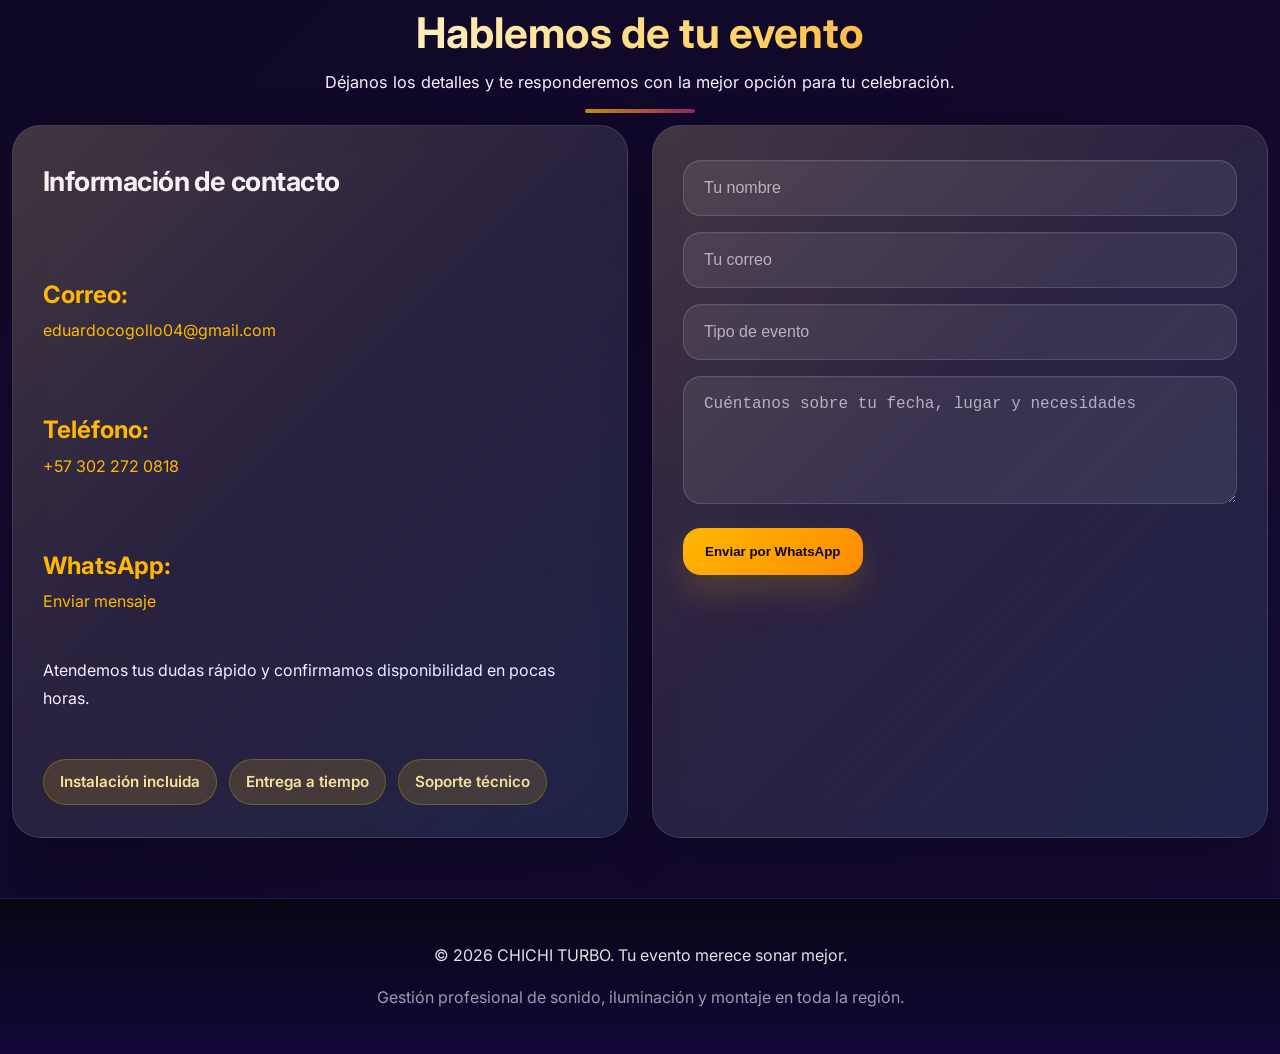
==== commit e698de37: "Update index.html" ====
--- a/index.html
+++ b/index.html
@@ -316,30 +316,6 @@
             </div>
         </section>
 
-        <section id="clientes" class="clients-section">
-            <div class="section-intro reveal">
-                <span class="eyebrow">Clientes</span>
-                <h2>Base de datos de clientes</h2>
-                <p>Los datos enviados desde el formulario se guardan localmente para ayudarte a organizar las solicitudes.</p>
-            </div>
-            <div class="card reveal">
-                <div class="table-wrap">
-                    <table id="clientes-table">
-                        <thead>
-                            <tr>
-                                <th>Nombre</th>
-                                <th>Correo</th>
-                                <th>Evento</th>
-                                <th>Mensaje</th>
-                                <th>Fecha</th>
-                            </tr>
-                        </thead>
-                        <tbody></tbody>
-                    </table>
-                    <p class="table-empty">No hay registros aún. Envía una cotización para guardar un cliente.</p>
-                </div>
-            </div>
-        </section>
     </main>
 
     <footer>
@@ -359,4 +335,3 @@
     <script src="script.js"></script>
 </body>
 </html>
-
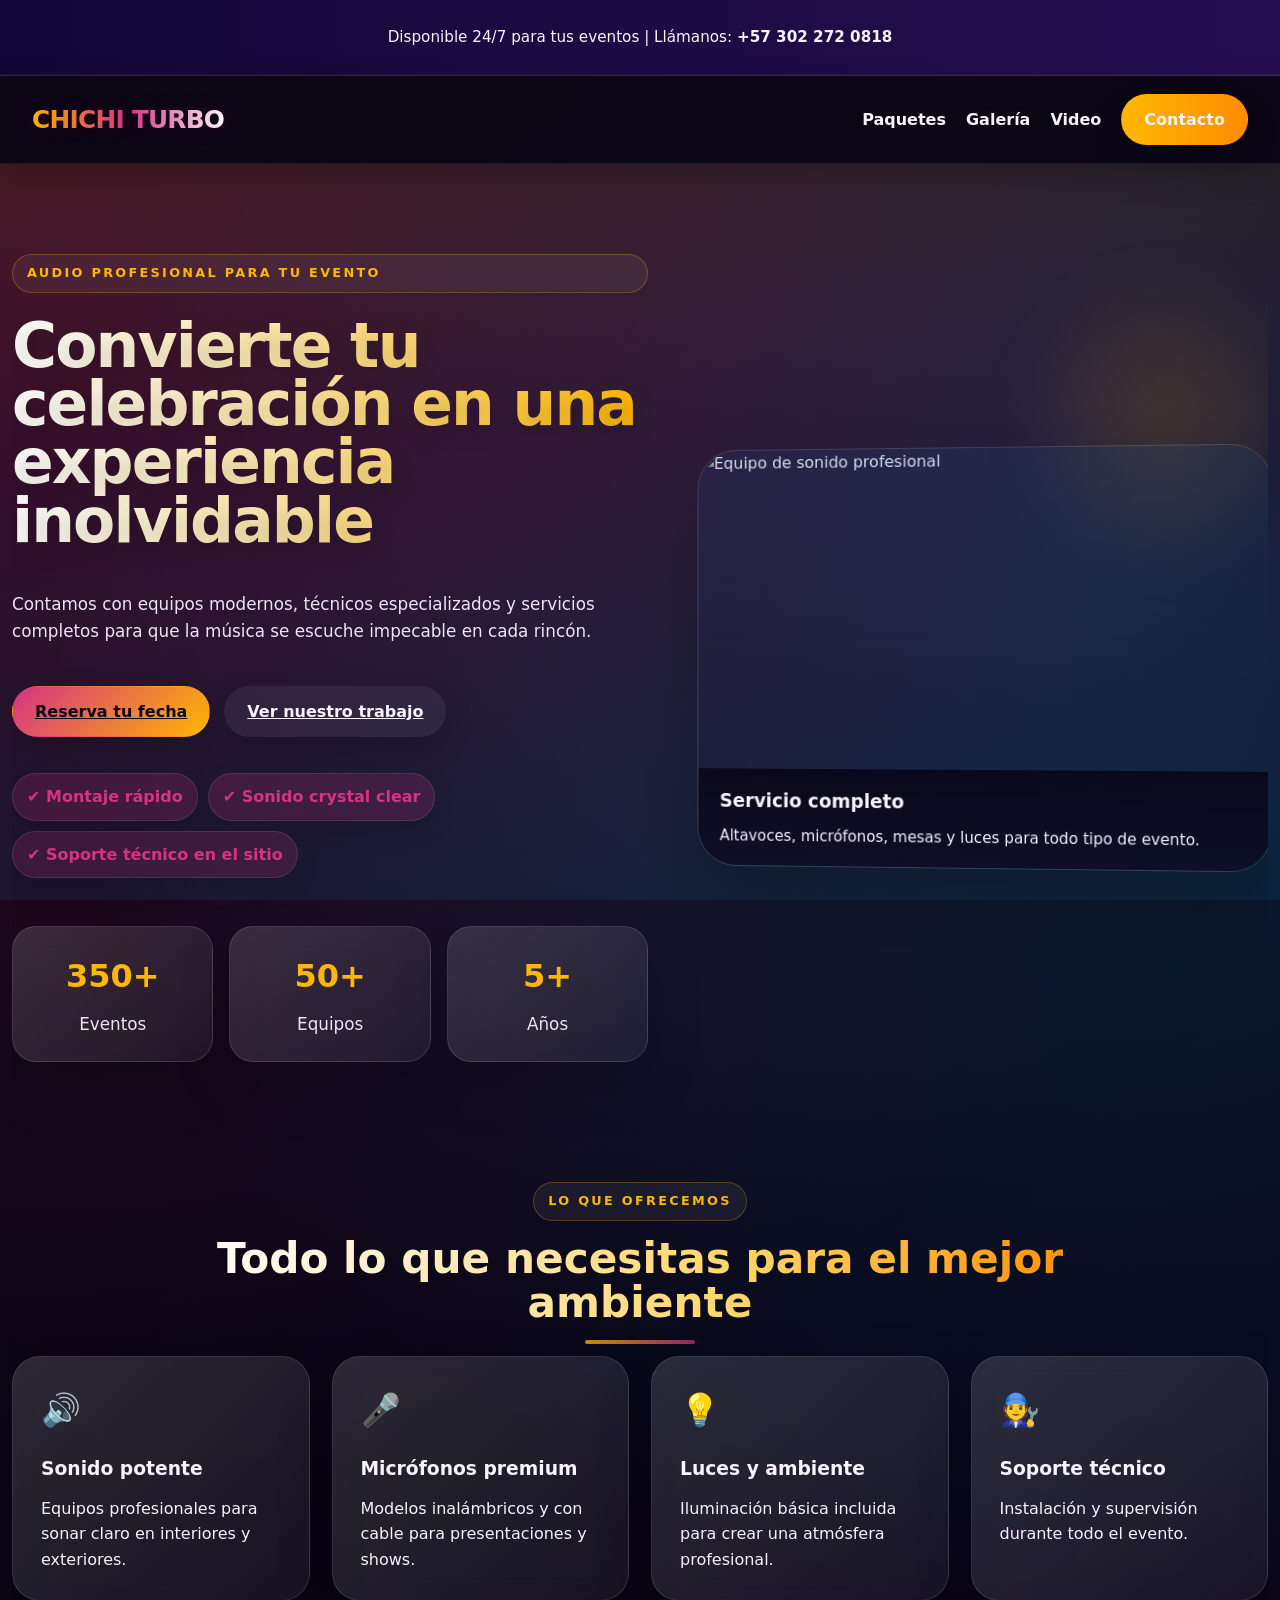
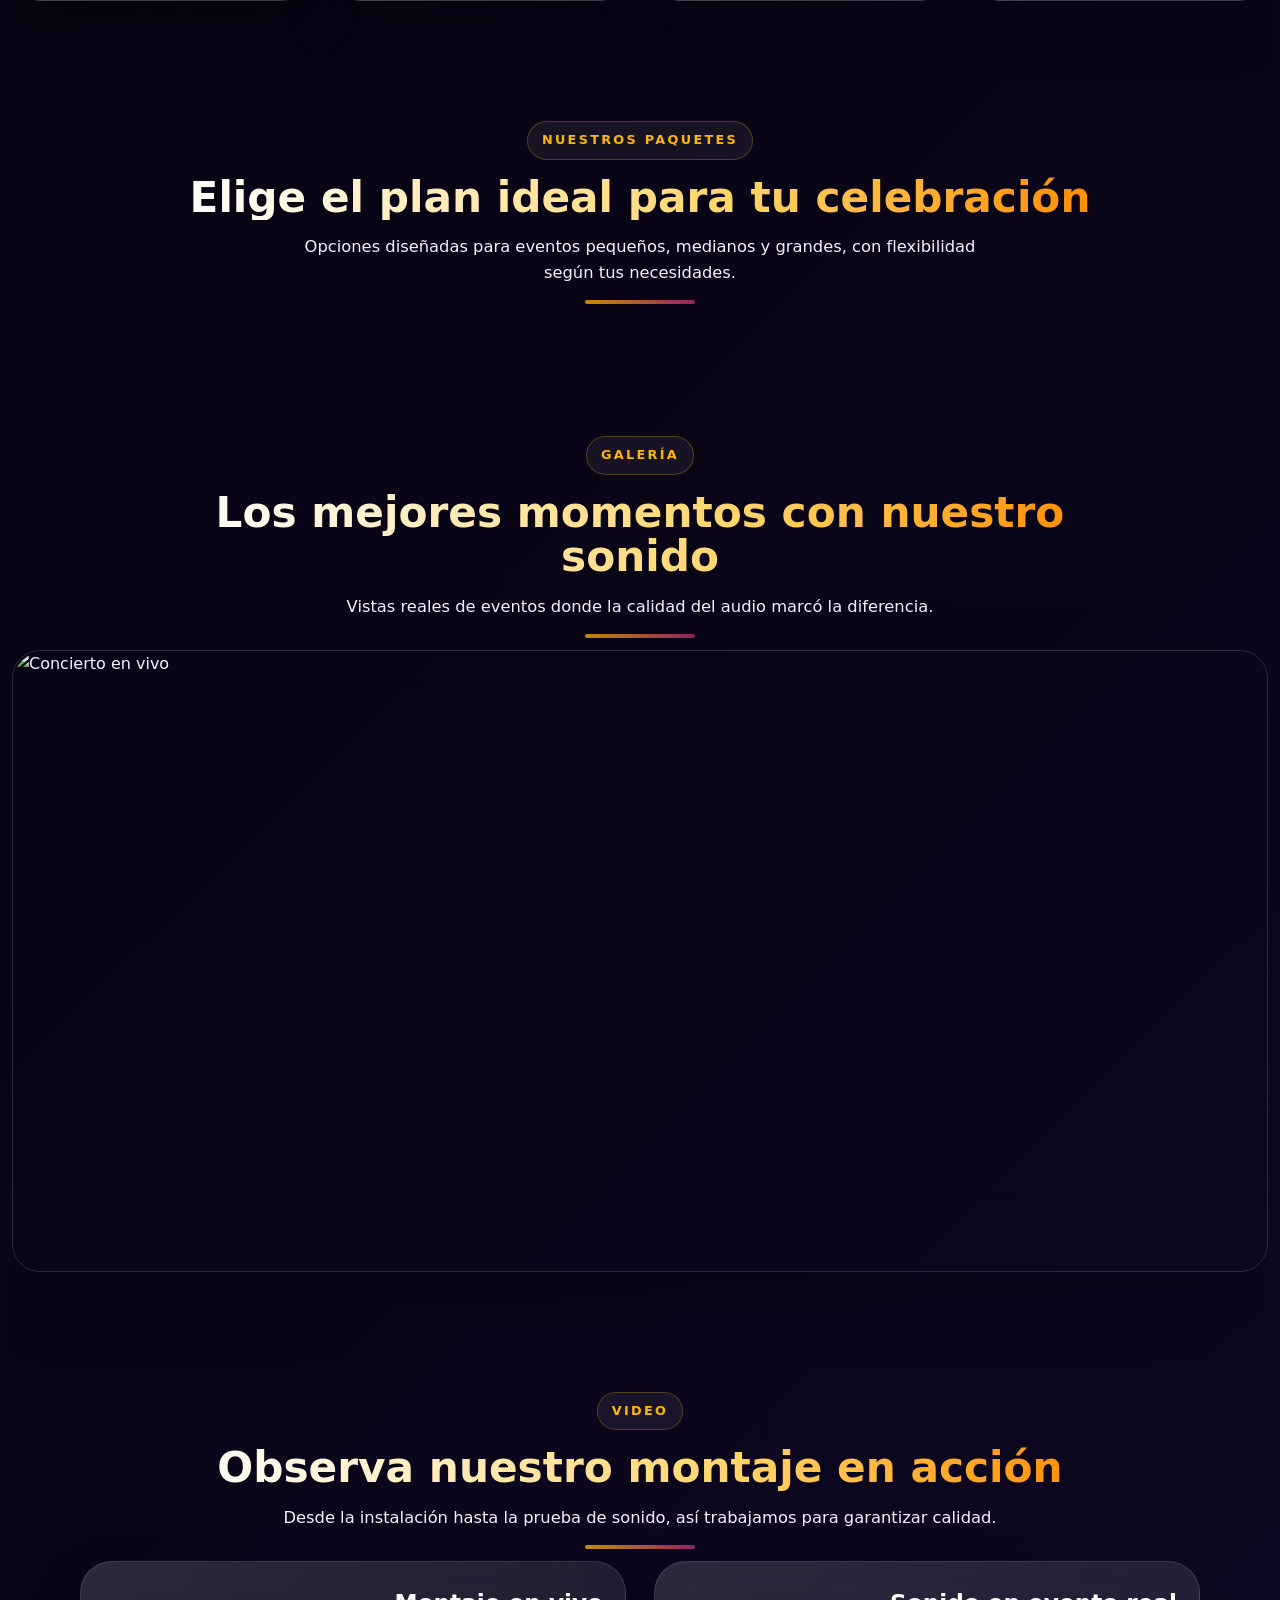
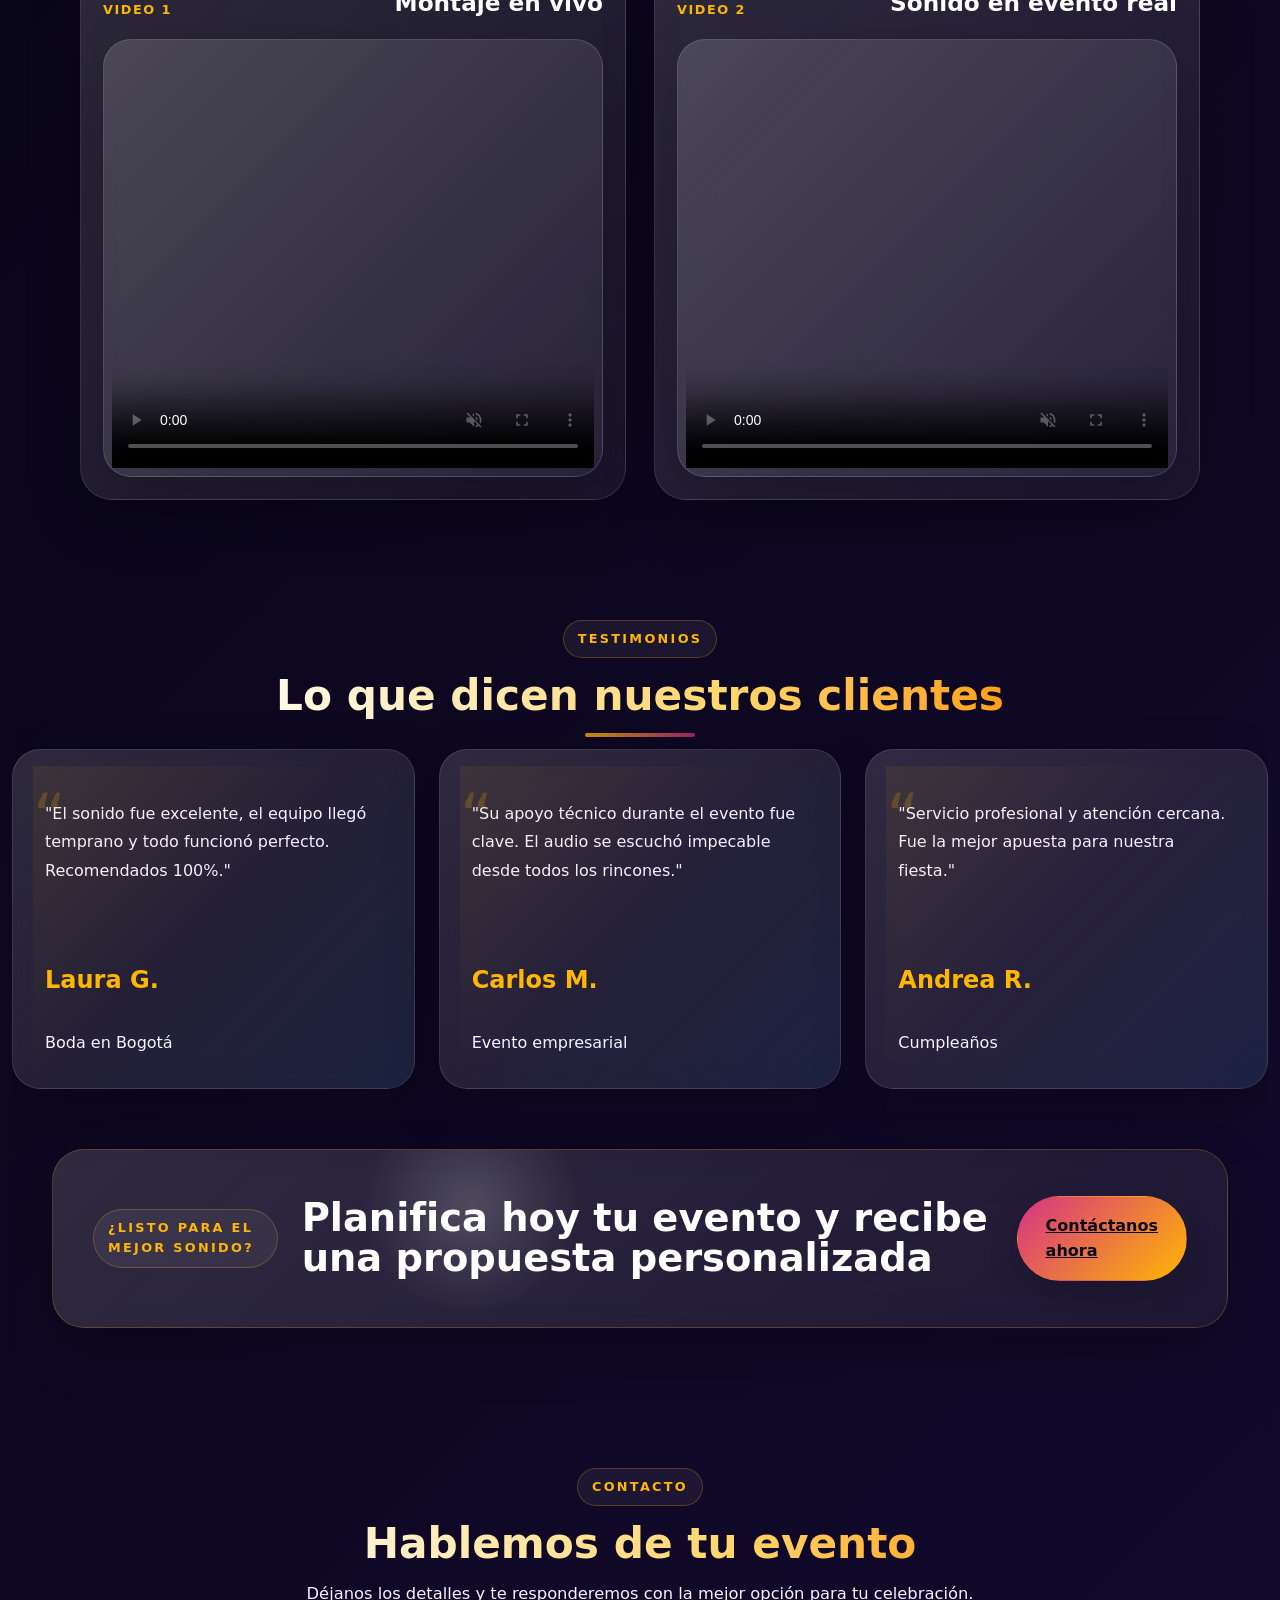
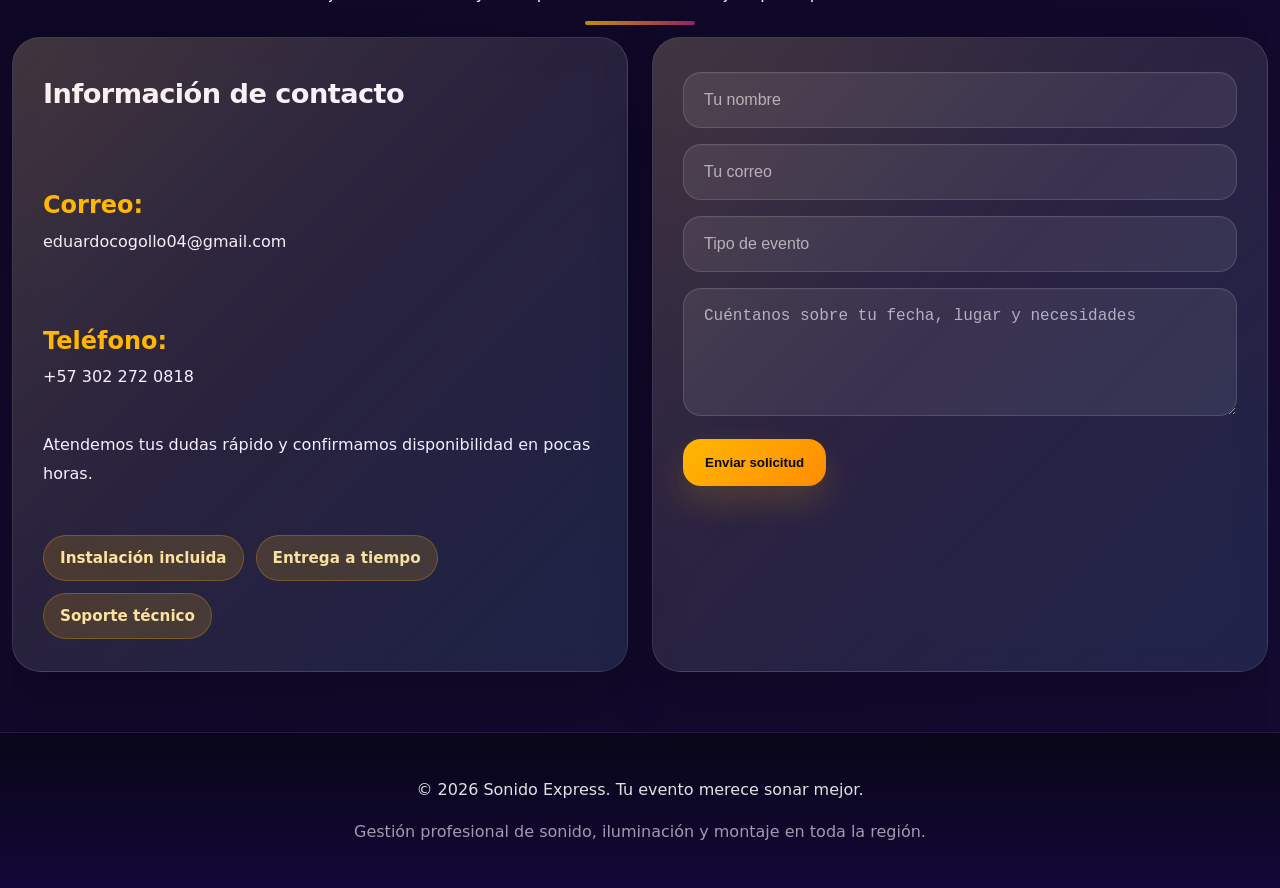
==== commit 29d07b63: "Update index.html" ====
--- a/index.html
+++ b/index.html
@@ -3,34 +3,18 @@
 <head>
     <meta charset="UTF-8">
     <meta name="viewport" content="width=device-width, initial-scale=1.0">
-    <meta name="description" content="CHICHI TURBO — Alquiler de sonido profesional para bodas, fiestas y eventos. Equipos modernos, instalación incluida y soporte técnico 24/7 en toda la región.">
-    <meta name="theme-color" content="#120738">
-    <title>CHICHI TURBO — Alquiler de Sonido Profesional</title>
-    <link rel="preconnect" href="https://fonts.googleapis.com">
-    <link rel="preconnect" href="https://fonts.gstatic.com" crossorigin>
-    <link href="https://fonts.googleapis.com/css2?family=Inter:wght@400;600;700;800&display=swap" rel="stylesheet">
+    <title>Sonido Express - Alquiler de Sonido Profesional</title>
     <link rel="stylesheet" href="styles.css">
 </head>
 <body>
-    <a class="skip-link" href="#contenido-principal">Saltar al contenido</a>
-
     <div class="topbar">
-        <p>
-            Disponible 24/7 para tus eventos |
-            <a href="tel:+573022720818">+57 302 272 0818</a> |
-            <a href="https://wa.me/573022720818?text=Hola%20CHICHI%20TURBO%2C%20quiero%20cotizar%20un%20evento" target="_blank" rel="noopener noreferrer">WhatsApp</a>
-        </p>
+        <p>Disponible 24/7 para tus eventos | Llámanos: <strong>+57 302 272 0818</strong></p>
     </div>
 
     <header>
-        <nav aria-label="Navegación principal">
+        <nav>
             <div class="logo">CHICHI TURBO</div>
-            <button class="menu-toggle" type="button" aria-expanded="false" aria-controls="menu-principal" aria-label="Abrir menú">
-                <span></span>
-                <span></span>
-                <span></span>
-            </button>
-            <div class="menu" id="menu-principal">
+            <div class="menu">
                 <a href="#paquetes">Paquetes</a>
                 <a href="#galeria">Galería</a>
                 <a href="#video">Video</a>
@@ -39,21 +23,21 @@
         </nav>
     </header>
 
-    <main id="contenido-principal">
+    <main>
         <section class="hero">
-            <div class="hero-copy reveal">
+            <div class="hero-copy">
                 <span class="eyebrow">Audio profesional para tu evento</span>
                 <h1>Convierte tu celebración en una experiencia inolvidable</h1>
                 <p>Contamos con equipos modernos, técnicos especializados y servicios completos para que la música se escuche impecable en cada rincón.</p>
                 <div class="hero-actions">
                     <a href="#contacto" class="btn btn-primary">Reserva tu fecha</a>
-                    <a href="https://wa.me/573022720818?text=Hola%20CHICHI%20TURBO%2C%20quiero%20cotizar%20un%20evento" class="btn btn-secondary" target="_blank" rel="noopener noreferrer">Escríbenos por WhatsApp</a>
+                    <a href="#galeria" class="btn btn-secondary">Ver nuestro trabajo</a>
                 </div>
 
                 <div class="hero-badges">
-                    <span>Montaje rápido</span>
-                    <span>Sonido crystal clear</span>
-                    <span>Soporte técnico en el sitio</span>
+                    <span>✔ Montaje rápido</span>
+                    <span>✔ Sonido crystal clear</span>
+                    <span>✔ Soporte técnico en el sitio</span>
                 </div>
 
                 <div class="hero-stats">
@@ -72,10 +56,10 @@
                 </div>
             </div>
 
-            <div class="hero-media reveal">
+            <div class="hero-media">
                 <div class="hero-card">
                     <div class="hero-overlay"></div>
-                    <img src="imagenes/hero.jpg" alt="Equipo de sonido profesional montado en un evento" loading="eager" width="620" height="420">
+                    <img src="./assets/hero.jpg" alt="Equipo de sonido profesional">
                     <div class="hero-card-info">
                         <h3>Servicio completo</h3>
                         <p>Altavoces, micrófonos, mesas y luces para todo tipo de evento.</p>
@@ -85,28 +69,28 @@
         </section>
 
         <section class="features-section">
-            <div class="section-intro center reveal">
+            <div class="section-intro center">
                 <span class="eyebrow">Lo que ofrecemos</span>
                 <h2>Todo lo que necesitas para el mejor ambiente</h2>
             </div>
             <div class="feature-grid">
-                <article class="feature-card reveal">
-                    <div class="icon" aria-hidden="true">🔊</div>
+                <article class="feature-card">
+                    <div class="icon">🔊</div>
                     <h3>Sonido potente</h3>
                     <p>Equipos profesionales para sonar claro en interiores y exteriores.</p>
                 </article>
-                <article class="feature-card reveal">
-                    <div class="icon" aria-hidden="true">🎤</div>
+                <article class="feature-card">
+                    <div class="icon">🎤</div>
                     <h3>Micrófonos premium</h3>
                     <p>Modelos inalámbricos y con cable para presentaciones y shows.</p>
                 </article>
-                <article class="feature-card reveal">
-                    <div class="icon" aria-hidden="true">💡</div>
+                <article class="feature-card">
+                    <div class="icon">💡</div>
                     <h3>Luces y ambiente</h3>
                     <p>Iluminación básica incluida para crear una atmósfera profesional.</p>
                 </article>
-                <article class="feature-card reveal">
-                    <div class="icon" aria-hidden="true">🧑‍🔧</div>
+                <article class="feature-card">
+                    <div class="icon">🧑‍🔧</div>
                     <h3>Soporte técnico</h3>
                     <p>Instalación y supervisión durante todo el evento.</p>
                 </article>
@@ -114,133 +98,55 @@
         </section>
 
         <section id="paquetes" class="highlight-section">
-            <div class="section-intro reveal">
+            <div class="section-intro">
                 <span class="eyebrow">Nuestros paquetes</span>
                 <h2>Elige el plan ideal para tu celebración</h2>
                 <p>Opciones diseñadas para eventos pequeños, medianos y grandes, con flexibilidad según tus necesidades.</p>
             </div>
-            <div class="grid cards-grid">
-                <article class="beneficio card card-premium reveal">
-                    <div class="card-top">Más Deseado</div>
-                    <h3>Paquete Básico</h3>
-                    <p>Ideal para reuniones privadas y fiestas reducidas.</p>
-                    <strong>Desde $450.000 COP (≈ US$100)</strong>
-                    <ul>
-                        <li>Bocinas compactas</li>
-                        <li>1 micrófono</li>
-                        <li>Instalación incluida</li>
-                    </ul>
-                    <a href="https://wa.me/573022720818?text=Hola%2C%20me%20interesa%20el%20Paquete%20B%C3%A1sico" class="btn btn-primary btn-card" target="_blank" rel="noopener noreferrer">Cotizar paquete</a>
-                </article>
-                <article class="beneficio card reveal">
-                    <h3>Paquete Intermedio</h3>
-                    <p>Mayor potencia para eventos medianos y celebraciones especiales.</p>
-                    <strong>Desde $550.000 COP (≈ US$122)</strong>
-                    <ul>
-                        <li>Bocinas profesionales</li>
-                        <li>2 micrófonos inalámbricos</li>
-                        <li>Iluminación básica</li>
-                    </ul>
-                    <a href="https://wa.me/573022720818?text=Hola%2C%20me%20interesa%20el%20Paquete%20Intermedio" class="btn btn-secondary btn-card" target="_blank" rel="noopener noreferrer">Cotizar paquete</a>
-                </article>
-                <article class="beneficio card reveal">
-                    <h3>Paquete Premium</h3>
-                    <p>Montajes completos para bodas, conciertos y grandes eventos.</p>
-                    <strong>Desde $650.000 COP (≈ US$144)</strong>
-                    <ul>
-                        <li>Sistema de sonido completo</li>
-                        <li>Monitores de escenario</li>
-                        <li>Soporte técnico dedicado</li>
-                    </ul>
-                    <a href="https://wa.me/573022720818?text=Hola%2C%20me%20interesa%20el%20Paquete%20Premium" class="btn btn-secondary btn-card" target="_blank" rel="noopener noreferrer">Cotizar paquete</a>
-                </article>
-            </div>
-        </section>
-
-        <section class="services-section">
-            <div class="section-intro reveal">
-                <span class="eyebrow">Servicios adicionales</span>
-                <h2>Haz tu evento más completo</h2>
-                <p>Complementa el sonido principal con iluminación, soporte técnico y soluciones de audio personalizadas.</p>
-            </div>
-            <div class="grid cards-grid">
-                <article class="card reveal">
-                    <h3>Iluminación ambiental</h3>
-                    <p>Luces LED y efectos suaves para crear una atmósfera profesional y elegante.</p>
-                </article>
-                <article class="card reveal">
-                    <h3>Soporte técnico en sitio</h3>
-                    <p>Técnicos especializados disponibles durante todo el evento para garantizar que todo suene perfecto.</p>
-                </article>
-                <article class="card reveal">
-                    <h3>Microfonía premium</h3>
-                    <p>Micrófonos inalámbricos y de solapa para discursos, presentaciones y shows en vivo.</p>
-                </article>
-            </div>
-        </section>
-
-        <section class="faq-section">
-            <div class="section-intro reveal">
-                <span class="eyebrow">Preguntas frecuentes</span>
-                <h2>Resuelve tus dudas rápidamente</h2>
-            </div>
-            <div class="grid cards-grid">
-                <article class="card reveal">
-                    <h3>¿Con cuánto tiempo debo reservar?</h3>
-                    <p>Recomendamos reservar con al menos 2 semanas de anticipación para asegurar disponibilidad y logística.</p>
-                </article>
-                <article class="card reveal">
-                    <h3>¿Incluye montaje e instalación?</h3>
-                    <p>Sí, todos los paquetes incluyen instalación del equipo y pruebas de sonido previas al evento.</p>
-                </article>
-                <article class="card reveal">
-                    <h3>¿Puedo elegir música o llevar mi propio DJ?</h3>
-                    <p>Claro, podemos trabajar con tu DJ o playlist personalizada y adaptar el equipo según el estilo del evento.</p>
-                </article>
-            </div>
+            <div class="grid cards-grid" id="paquetes-container"></div>
         </section>
 
         <section id="galeria" class="gallery-section">
-            <div class="section-intro reveal">
+            <div class="section-intro">
                 <span class="eyebrow">Galería</span>
-                <h2>Los mejores momentos con nuestro sonido 360</h2>
+                <h2>Los mejores momentos con nuestro sonido</h2>
                 <p>Vistas reales de eventos donde la calidad del audio marcó la diferencia.</p>
             </div>
             <div class="gallery-layout">
-                <div class="gallery-large reveal">
-                    <img src="imagenes/image2.jpeg" alt="Concierto en vivo con equipo de sonido CHICHI TURBO" loading="lazy" width="1200" height="620">
+                <div class="gallery-large">
+                    <img src="./assets/image2.jpeg" alt="Concierto en vivo">
                 </div>
             </div>
         </section>
 
         <section id="video" class="video-section">
-            <div class="section-intro center reveal">
+            <div class="section-intro center">
                 <span class="eyebrow">Video</span>
                 <h2>Observa nuestro montaje en acción</h2>
                 <p>Desde la instalación hasta la prueba de sonido, así trabajamos para garantizar calidad.</p>
             </div>
             <div class="video-grid">
-                <article class="video-card reveal">
+                <article class="video-card">
                     <div class="video-card-header">
                         <span>Video 1</span>
                         <h3>Montaje en vivo</h3>
                     </div>
                     <div class="video-wrapper">
-                        <video controls preload="metadata">
-                            <source src="./imagenes/video.mp4" type="video/mp4">
-                            Tu navegador no soporta reproducción de video.
+                        <video muted controls playsinline preload="metadata" poster="./assets/image2.jpeg" onmouseenter="this.play()" onmouseleave="this.pause()">
+                            <source src="./assets/video.mp4" type="video/mp4">
+                            Tu navegador no soporta video HTML5. <a href="./assets/video.mp4">Descargar video</a>
                         </video>
                     </div>
                 </article>
-                <article class="video-card reveal">
+                <article class="video-card">
                     <div class="video-card-header">
                         <span>Video 2</span>
                         <h3>Sonido en evento real</h3>
                     </div>
                     <div class="video-wrapper">
-                        <video controls preload="metadata">
-                            <source src="./imagenes/video2.mp4" type="video/mp4">
-                            Tu navegador no soporta reproducción de video.
+                        <video muted controls playsinline preload="metadata" poster="./assets/image2.jpeg" onmouseenter="this.play()" onmouseleave="this.pause()">
+                            <source src="./assets/video2.mp4" type="video/mp4">
+                            Tu navegador no soporta video HTML5. <a href="./assets/video2.mp4">Descargar video 2</a>
                         </video>
                     </div>
                 </article>
@@ -248,22 +154,22 @@
         </section>
 
         <section class="testimonial-section">
-            <div class="section-intro reveal">
+            <div class="section-intro">
                 <span class="eyebrow">Testimonios</span>
                 <h2>Lo que dicen nuestros clientes</h2>
             </div>
             <div class="grid testimonials-grid">
-                <div class="testimonial card reveal">
+                <div class="testimonial card">
                     <p>"El sonido fue excelente, el equipo llegó temprano y todo funcionó perfecto. Recomendados 100%."</p>
                     <strong>Laura G.</strong>
                     <span>Boda en Bogotá</span>
                 </div>
-                <div class="testimonial card reveal">
+                <div class="testimonial card">
                     <p>"Su apoyo técnico durante el evento fue clave. El audio se escuchó impecable desde todos los rincones."</p>
                     <strong>Carlos M.</strong>
                     <span>Evento empresarial</span>
                 </div>
-                <div class="testimonial card reveal">
+                <div class="testimonial card">
                     <p>"Servicio profesional y atención cercana. Fue la mejor apuesta para nuestra fiesta."</p>
                     <strong>Andrea R.</strong>
                     <span>Cumpleaños</span>
@@ -272,27 +178,24 @@
         </section>
 
         <section class="cta-section">
-            <div class="cta-card reveal">
-                <div>
-                    <span class="eyebrow">¿Listo para el mejor sonido?</span>
-                    <h2>Planifica hoy tu evento y recibe una propuesta personalizada</h2>
-                </div>
+            <div class="cta-card">
+                <span class="eyebrow">¿Listo para el mejor sonido?</span>
+                <h2>Planifica hoy tu evento y recibe una propuesta personalizada</h2>
                 <a href="#contacto" class="btn btn-primary btn-large">Contáctanos ahora</a>
             </div>
         </section>
 
         <section id="contacto" class="contact-section">
-            <div class="section-intro reveal">
+            <div class="section-intro">
                 <span class="eyebrow">Contacto</span>
                 <h2>Hablemos de tu evento</h2>
                 <p>Déjanos los detalles y te responderemos con la mejor opción para tu celebración.</p>
             </div>
             <div class="grid contact-grid">
-                <div class="card contact-card reveal">
+                <div class="card contact-card">
                     <h3>Información de contacto</h3>
-                    <p><strong>Correo:</strong> <a href="mailto:eduardocogollo04@gmail.com">eduardocogollo04@gmail.com</a></p>
-                    <p><strong>Teléfono:</strong> <a href="tel:+573022720818">+57 302 272 0818</a></p>
-                    <p><strong>WhatsApp:</strong> <a href="https://wa.me/573022720818" target="_blank" rel="noopener noreferrer">Enviar mensaje</a></p>
+                    <p><strong>Correo:</strong> eduardocogollo04@gmail.com</p>
+                    <p><strong>Teléfono:</strong> +57 302 272 0818</p>
                     <p>Atendemos tus dudas rápido y confirmamos disponibilidad en pocas horas.</p>
                     <div class="contact-highlights">
                         <span>Instalación incluida</span>
@@ -300,38 +203,55 @@
                         <span>Soporte técnico</span>
                     </div>
                 </div>
-                <div class="card contact-card reveal">
-                    <form id="contact-form" novalidate>
-                        <label class="sr-only" for="nombre">Tu nombre</label>
-                        <input type="text" id="nombre" name="nombre" placeholder="Tu nombre" required autocomplete="name">
-                        <label class="sr-only" for="email">Tu correo</label>
-                        <input type="email" id="email" name="email" placeholder="Tu correo" required autocomplete="email">
-                        <label class="sr-only" for="evento">Tipo de evento</label>
-                        <input type="text" id="evento" name="evento" placeholder="Tipo de evento" required>
-                        <label class="sr-only" for="mensaje">Mensaje</label>
-                        <textarea id="mensaje" name="mensaje" rows="5" placeholder="Cuéntanos sobre tu fecha, lugar y necesidades" required></textarea>
-                        <button type="submit">Enviar por WhatsApp</button>
+                <div class="card contact-card">
+                    <form action="mailto:eduardocogollo04@gmail.com" method="post" enctype="text/plain">
+                        <input type="text" name="Nombre" placeholder="Tu nombre" required>
+                        <input type="email" name="Email" placeholder="Tu correo" required>
+                        <input type="text" name="Evento" placeholder="Tipo de evento" required>
+                        <textarea name="Mensaje" rows="5" placeholder="Cuéntanos sobre tu fecha, lugar y necesidades" required></textarea>
+                        <button type="submit">Enviar solicitud</button>
                     </form>
                 </div>
             </div>
         </section>
-
     </main>
 
     <footer>
         <div class="footer-content">
-            <p>© 2026 CHICHI TURBO. Tu evento merece sonar mejor.</p>
+            <p>© 2026 Sonido Express. Tu evento merece sonar mejor.</p>
             <p class="footer-note">Gestión profesional de sonido, iluminación y montaje en toda la región.</p>
         </div>
     </footer>
 
-    <a href="https://wa.me/573022720818?text=Hola%20CHICHI%20TURBO%2C%20quiero%20cotizar%20un%20evento" class="whatsapp-float" target="_blank" rel="noopener noreferrer" aria-label="Contactar por WhatsApp">
-        <svg viewBox="0 0 24 24" aria-hidden="true" focusable="false">
-            <path d="M17.472 14.382c-.297-.149-1.758-.867-2.03-.967-.273-.099-.471-.148-.67.15-.197.297-.767.966-.94 1.164-.173.199-.347.223-.644.075-.297-.15-1.255-.463-2.39-1.475-.883-.788-1.48-1.761-1.653-2.059-.173-.297-.018-.458.13-.606.134-.133.298-.347.446-.52.149-.174.198-.298.298-.497.099-.198.05-.371-.025-.52-.075-.149-.669-1.612-.916-2.207-.242-.579-.487-.5-.669-.51-.173-.008-.371-.01-.57-.01-.198 0-.52.074-.792.372-.272.297-1.04 1.016-1.04 2.479 0 1.462 1.065 2.875 1.213 3.074.149.198 2.096 3.2 5.077 4.487.709.306 1.262.489 1.694.625.712.227 1.36.195 1.871.118.571-.085 1.758-.719 2.006-1.413.248-.694.248-1.289.173-1.413-.074-.124-.272-.198-.57-.347z"/>
-            <path d="M12 0C5.373 0 0 5.373 0 12c0 2.625.846 5.059 2.284 7.034L.789 23.492a.75.75 0 0 0 .917.917l4.458-1.495A11.945 11.945 0 0 0 12 24c6.627 0 12-5.373 12-12S18.627 0 12 0zm0 21.818a9.818 9.818 0 0 1-5.006-1.37l-.36-.214-2.642.886.886-2.575-.234-.375A9.818 9.818 0 1 1 12 21.818z"/>
-        </svg>
-    </a>
-
-    <script src="script.js"></script>
+    <script>
+        async function cargarPaquetes() {
+            try {
+                const respuesta = await fetch('./paquetes.json');
+                const datos = await respuesta.json();
+                const contenedor = document.getElementById('paquetes-container');
+
+                if (!contenedor) return;
+
+                contenedor.innerHTML = datos.paquetes.map(paquete => {
+                    const destacado = paquete.destacado ? '<div class="card-top">Más Deseado</div>' : '';
+                    const claseDestacada = paquete.destacado ? 'card-premium' : '';
+                    const beneficios = paquete.beneficios.map(b => `<li>${b}</li>`).join('');
+                    return `
+                        <article class="beneficio card ${claseDestacada}">
+                            ${destacado}
+                            <h3>${paquete.nombre}</h3>
+                            <p>${paquete.descripcion}</p>
+                            <strong>Desde $${paquete.precio.toLocaleString('es-CO')} COP (≈ US$${paquete.precioUsd})</strong>
+                            <ul>${beneficios}</ul>
+                        </article>
+                    `;
+                }).join('');
+            } catch (error) {
+                console.error('No se pudieron cargar los paquetes:', error);
+            }
+        }
+
+        cargarPaquetes();
+    </script>
 </body>
 </html>
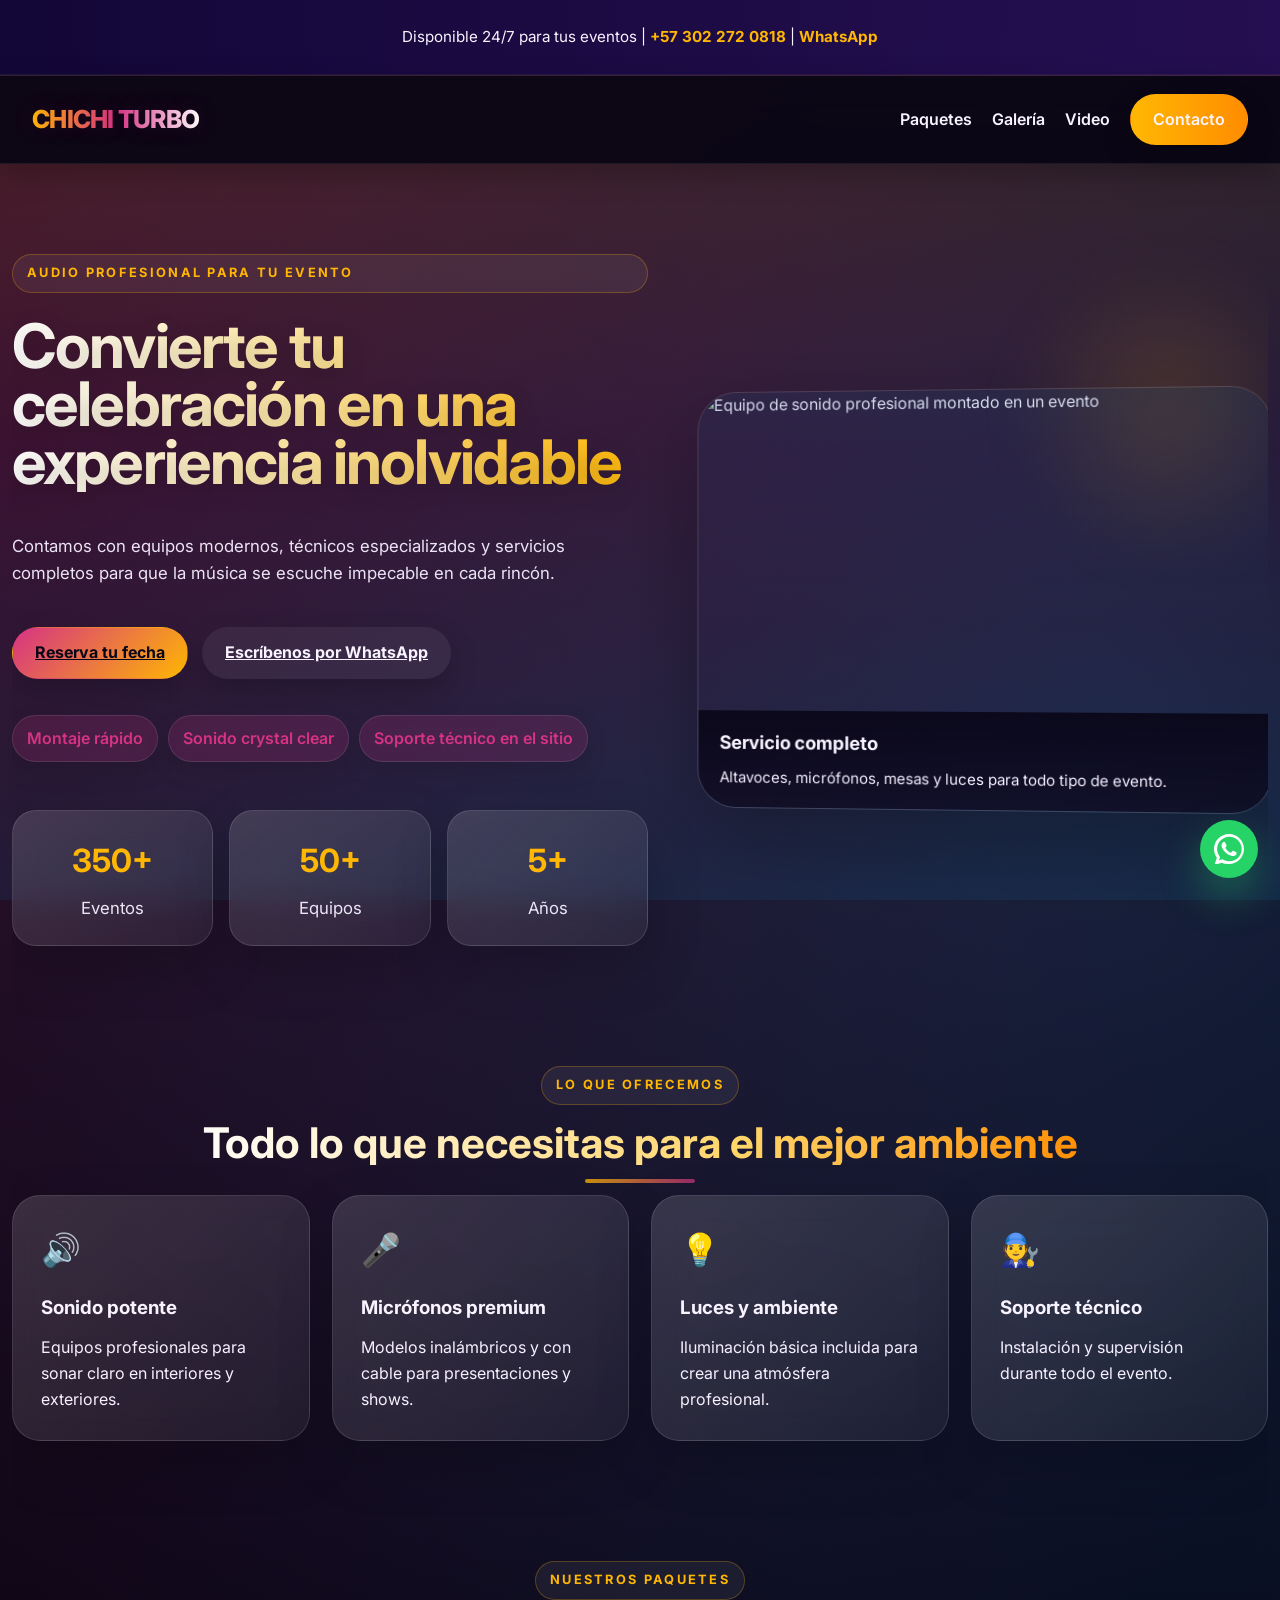
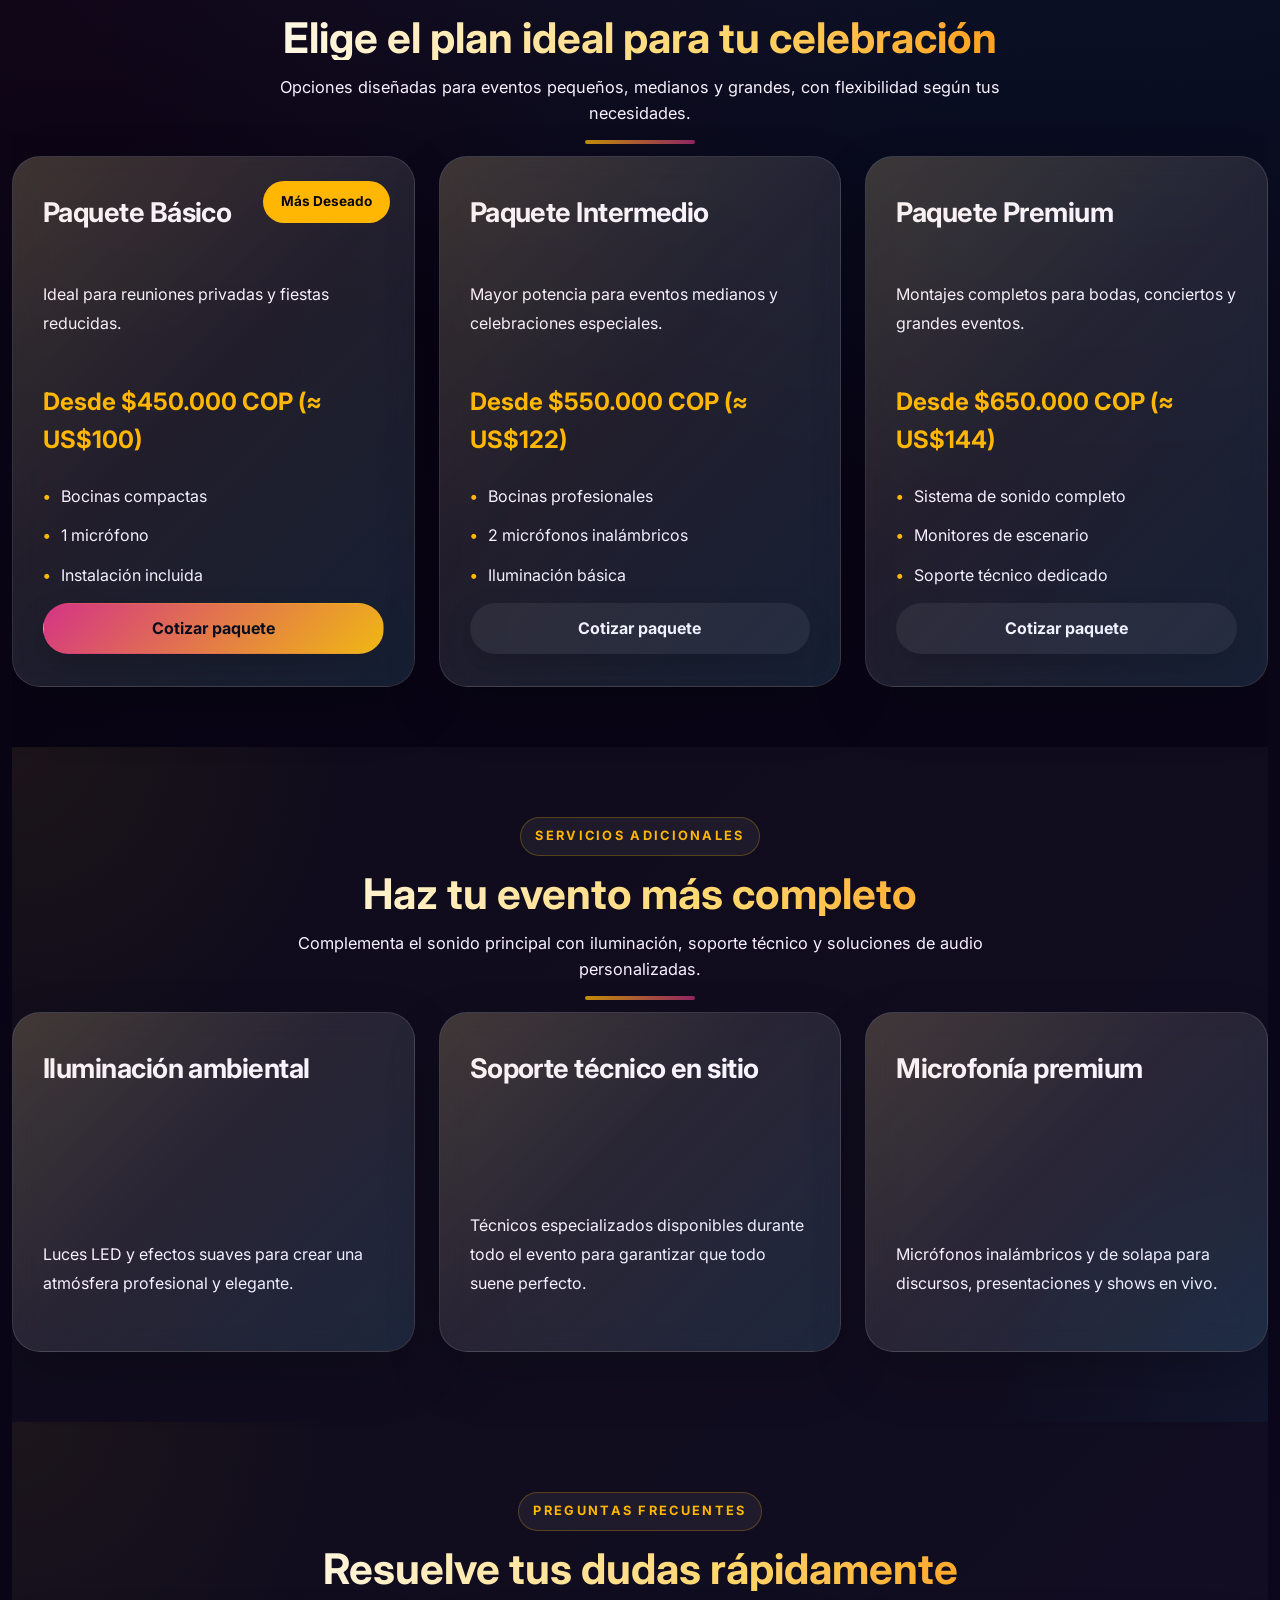
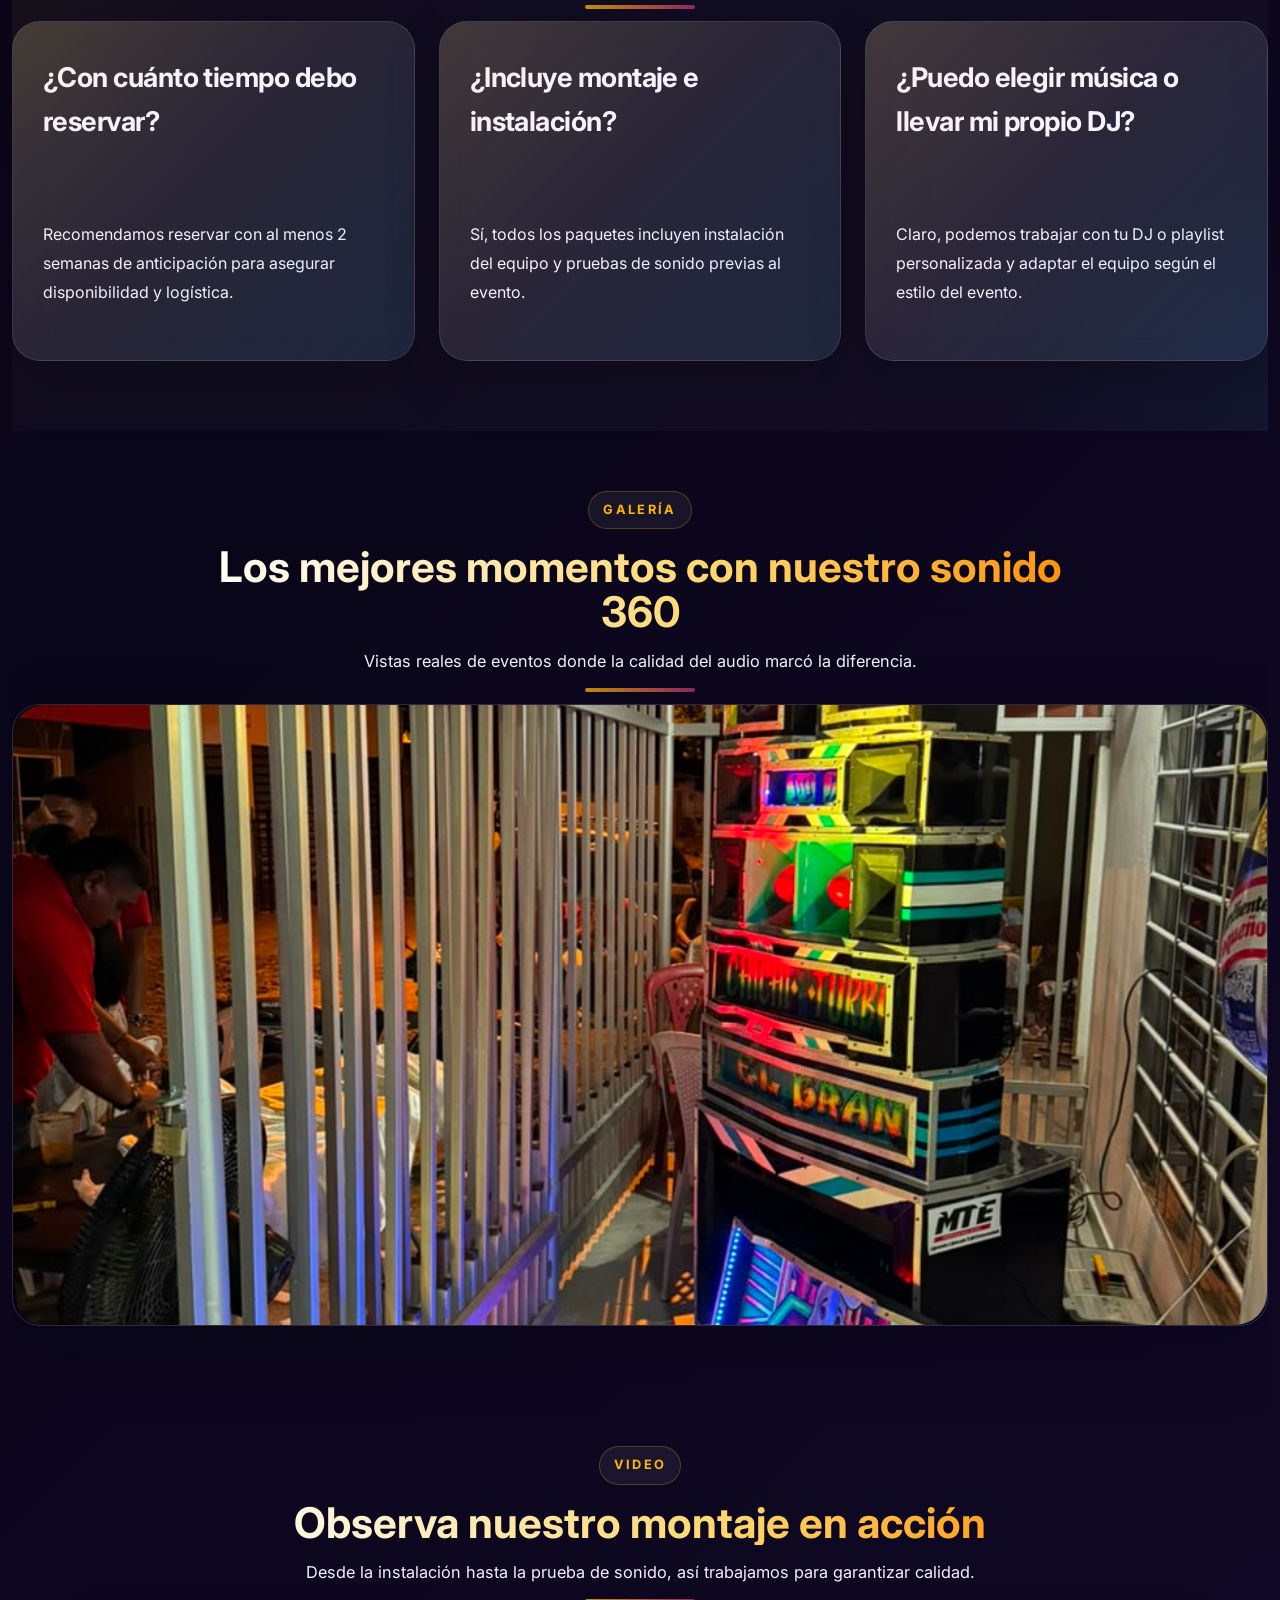
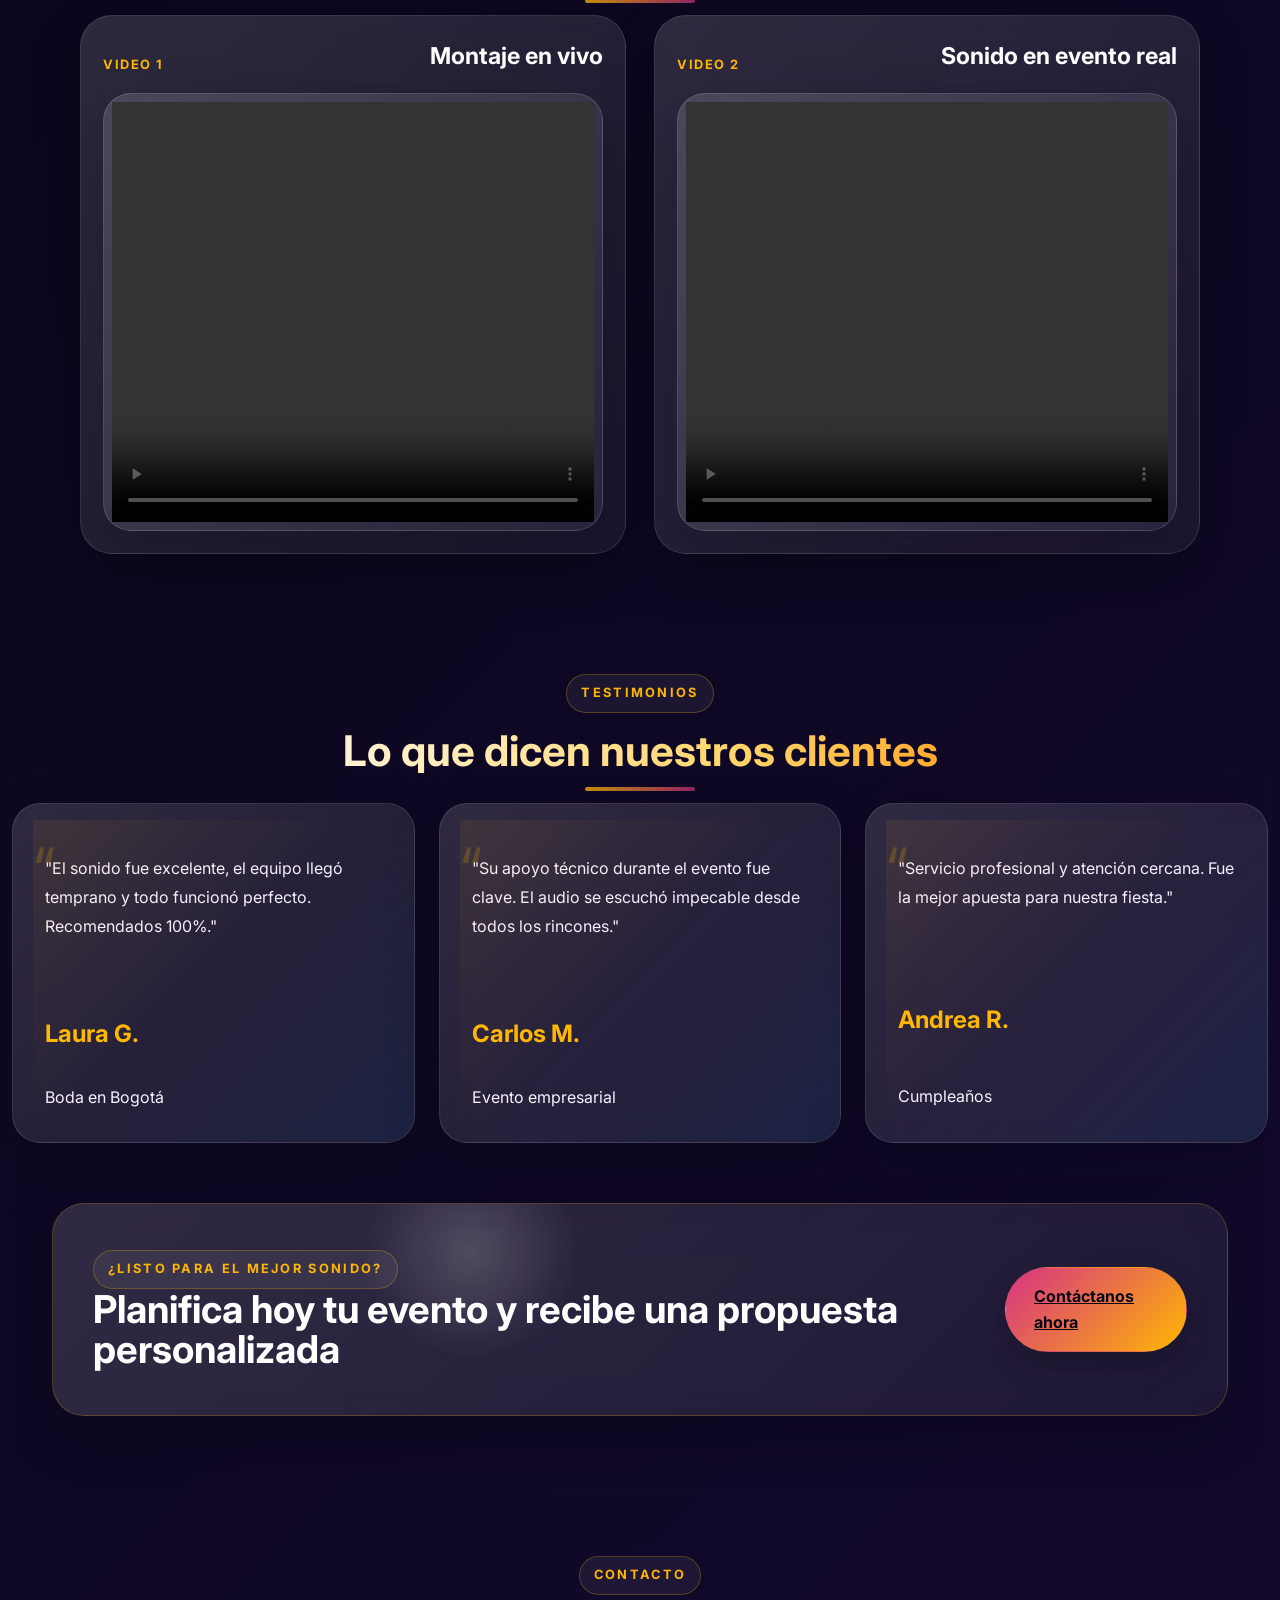
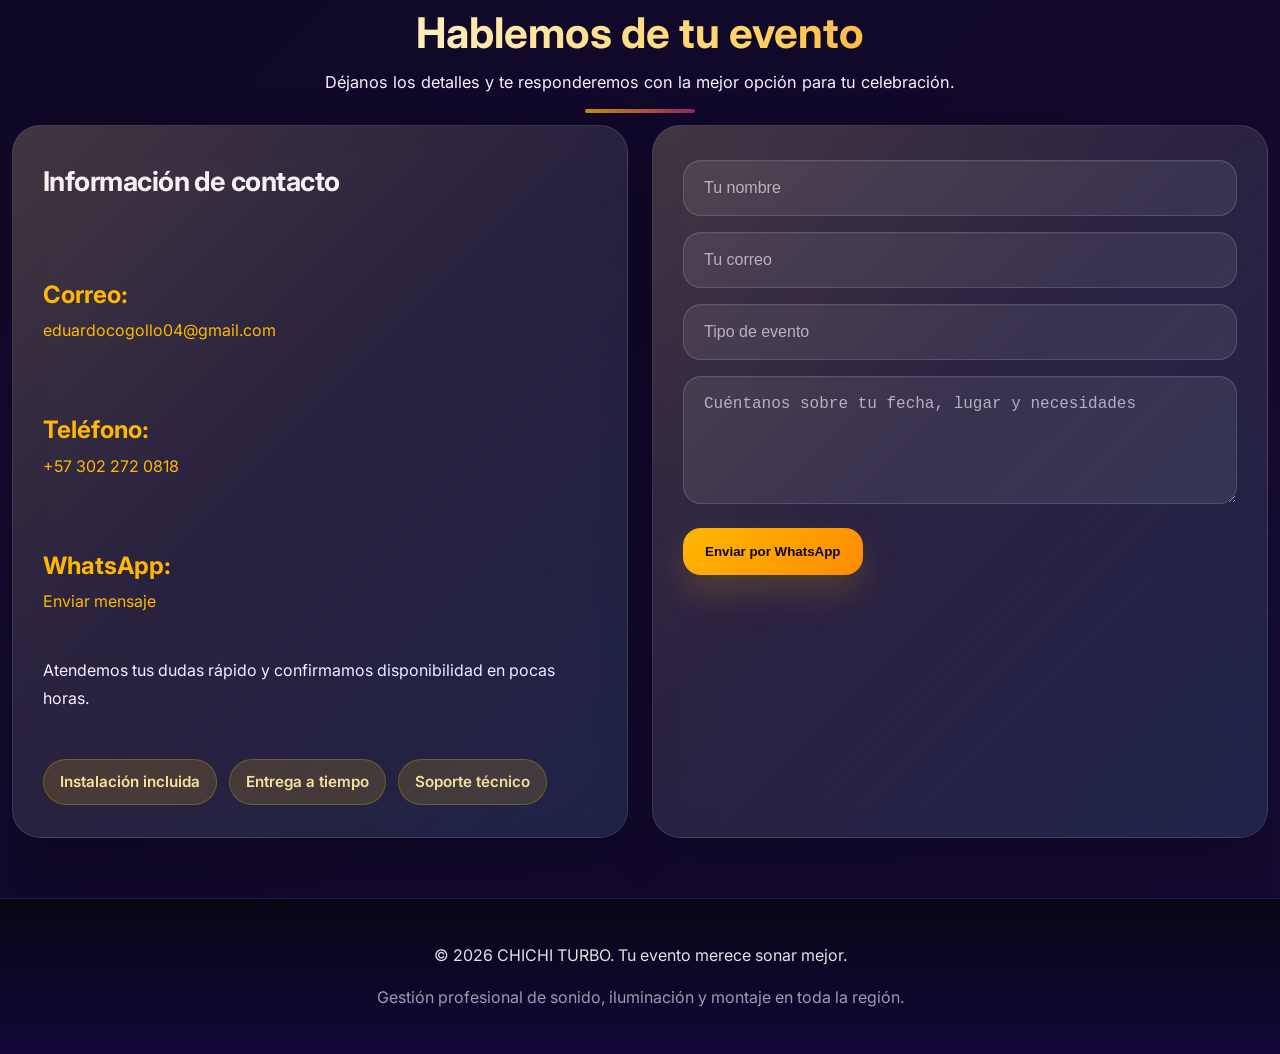
==== commit 2adefbff: "Enhance index.html with meta tags and accessibility Added meta description and improved accessibilit" ====
--- a/index.html
+++ b/index.html
@@ -3,18 +3,34 @@
 <head>
     <meta charset="UTF-8">
     <meta name="viewport" content="width=device-width, initial-scale=1.0">
-    <title>Sonido Express - Alquiler de Sonido Profesional</title>
+    <meta name="description" content="CHICHI TURBO — Alquiler de sonido profesional para bodas, fiestas y eventos. Equipos modernos, instalación incluida y soporte técnico 24/7 en toda la región.">
+    <meta name="theme-color" content="#120738">
+    <title>CHICHI TURBO — Alquiler de Sonido Profesional</title>
+    <link rel="preconnect" href="https://fonts.googleapis.com">
+    <link rel="preconnect" href="https://fonts.gstatic.com" crossorigin>
+    <link href="https://fonts.googleapis.com/css2?family=Inter:wght@400;600;700;800&display=swap" rel="stylesheet">
     <link rel="stylesheet" href="styles.css">
 </head>
 <body>
+    <a class="skip-link" href="#contenido-principal">Saltar al contenido</a>
+
     <div class="topbar">
-        <p>Disponible 24/7 para tus eventos | Llámanos: <strong>+57 302 272 0818</strong></p>
+        <p>
+            Disponible 24/7 para tus eventos |
+            <a href="tel:+573022720818">+57 302 272 0818</a> |
+            <a href="https://wa.me/573022720818?text=Hola%20CHICHI%20TURBO%2C%20quiero%20cotizar%20un%20evento" target="_blank" rel="noopener noreferrer">WhatsApp</a>
+        </p>
     </div>
 
     <header>
-        <nav>
+        <nav aria-label="Navegación principal">
             <div class="logo">CHICHI TURBO</div>
-            <div class="menu">
+            <button class="menu-toggle" type="button" aria-expanded="false" aria-controls="menu-principal" aria-label="Abrir menú">
+                <span></span>
+                <span></span>
+                <span></span>
+            </button>
+            <div class="menu" id="menu-principal">
                 <a href="#paquetes">Paquetes</a>
                 <a href="#galeria">Galería</a>
                 <a href="#video">Video</a>
@@ -23,21 +39,21 @@
         </nav>
     </header>
 
-    <main>
+    <main id="contenido-principal">
         <section class="hero">
-            <div class="hero-copy">
+            <div class="hero-copy reveal">
                 <span class="eyebrow">Audio profesional para tu evento</span>
                 <h1>Convierte tu celebración en una experiencia inolvidable</h1>
                 <p>Contamos con equipos modernos, técnicos especializados y servicios completos para que la música se escuche impecable en cada rincón.</p>
                 <div class="hero-actions">
                     <a href="#contacto" class="btn btn-primary">Reserva tu fecha</a>
-                    <a href="#galeria" class="btn btn-secondary">Ver nuestro trabajo</a>
+                    <a href="https://wa.me/573022720818?text=Hola%20CHICHI%20TURBO%2C%20quiero%20cotizar%20un%20evento" class="btn btn-secondary" target="_blank" rel="noopener noreferrer">Escríbenos por WhatsApp</a>
                 </div>
 
                 <div class="hero-badges">
-                    <span>✔ Montaje rápido</span>
-                    <span>✔ Sonido crystal clear</span>
-                    <span>✔ Soporte técnico en el sitio</span>
+                    <span>Montaje rápido</span>
+                    <span>Sonido crystal clear</span>
+                    <span>Soporte técnico en el sitio</span>
                 </div>
 
                 <div class="hero-stats">
@@ -56,10 +72,10 @@
                 </div>
             </div>
 
-            <div class="hero-media">
+            <div class="hero-media reveal">
                 <div class="hero-card">
                     <div class="hero-overlay"></div>
-                    <img src="./assets/hero.jpg" alt="Equipo de sonido profesional">
+                    <img src="imagenes/hero.jpg" alt="Equipo de sonido profesional montado en un evento" loading="eager" width="620" height="420">
                     <div class="hero-card-info">
                         <h3>Servicio completo</h3>
                         <p>Altavoces, micrófonos, mesas y luces para todo tipo de evento.</p>
@@ -69,28 +85,28 @@
         </section>
 
         <section class="features-section">
-            <div class="section-intro center">
+            <div class="section-intro center reveal">
                 <span class="eyebrow">Lo que ofrecemos</span>
                 <h2>Todo lo que necesitas para el mejor ambiente</h2>
             </div>
             <div class="feature-grid">
-                <article class="feature-card">
-                    <div class="icon">🔊</div>
+                <article class="feature-card reveal">
+                    <div class="icon" aria-hidden="true">🔊</div>
                     <h3>Sonido potente</h3>
                     <p>Equipos profesionales para sonar claro en interiores y exteriores.</p>
                 </article>
-                <article class="feature-card">
-                    <div class="icon">🎤</div>
+                <article class="feature-card reveal">
+                    <div class="icon" aria-hidden="true">🎤</div>
                     <h3>Micrófonos premium</h3>
                     <p>Modelos inalámbricos y con cable para presentaciones y shows.</p>
                 </article>
-                <article class="feature-card">
-                    <div class="icon">💡</div>
+                <article class="feature-card reveal">
+                    <div class="icon" aria-hidden="true">💡</div>
                     <h3>Luces y ambiente</h3>
                     <p>Iluminación básica incluida para crear una atmósfera profesional.</p>
                 </article>
-                <article class="feature-card">
-                    <div class="icon">🧑‍🔧</div>
+                <article class="feature-card reveal">
+                    <div class="icon" aria-hidden="true">🧑‍🔧</div>
                     <h3>Soporte técnico</h3>
                     <p>Instalación y supervisión durante todo el evento.</p>
                 </article>
@@ -98,55 +114,133 @@
         </section>
 
         <section id="paquetes" class="highlight-section">
-            <div class="section-intro">
+            <div class="section-intro reveal">
                 <span class="eyebrow">Nuestros paquetes</span>
                 <h2>Elige el plan ideal para tu celebración</h2>
                 <p>Opciones diseñadas para eventos pequeños, medianos y grandes, con flexibilidad según tus necesidades.</p>
             </div>
-            <div class="grid cards-grid" id="paquetes-container"></div>
+            <div class="grid cards-grid">
+                <article class="beneficio card card-premium reveal">
+                    <div class="card-top">Más Deseado</div>
+                    <h3>Paquete Básico</h3>
+                    <p>Ideal para reuniones privadas y fiestas reducidas.</p>
+                    <strong>Desde $450.000 COP (≈ US$100)</strong>
+                    <ul>
+                        <li>Bocinas compactas</li>
+                        <li>1 micrófono</li>
+                        <li>Instalación incluida</li>
+                    </ul>
+                    <a href="https://wa.me/573022720818?text=Hola%2C%20me%20interesa%20el%20Paquete%20B%C3%A1sico" class="btn btn-primary btn-card" target="_blank" rel="noopener noreferrer">Cotizar paquete</a>
+                </article>
+                <article class="beneficio card reveal">
+                    <h3>Paquete Intermedio</h3>
+                    <p>Mayor potencia para eventos medianos y celebraciones especiales.</p>
+                    <strong>Desde $550.000 COP (≈ US$122)</strong>
+                    <ul>
+                        <li>Bocinas profesionales</li>
+                        <li>2 micrófonos inalámbricos</li>
+                        <li>Iluminación básica</li>
+                    </ul>
+                    <a href="https://wa.me/573022720818?text=Hola%2C%20me%20interesa%20el%20Paquete%20Intermedio" class="btn btn-secondary btn-card" target="_blank" rel="noopener noreferrer">Cotizar paquete</a>
+                </article>
+                <article class="beneficio card reveal">
+                    <h3>Paquete Premium</h3>
+                    <p>Montajes completos para bodas, conciertos y grandes eventos.</p>
+                    <strong>Desde $650.000 COP (≈ US$144)</strong>
+                    <ul>
+                        <li>Sistema de sonido completo</li>
+                        <li>Monitores de escenario</li>
+                        <li>Soporte técnico dedicado</li>
+                    </ul>
+                    <a href="https://wa.me/573022720818?text=Hola%2C%20me%20interesa%20el%20Paquete%20Premium" class="btn btn-secondary btn-card" target="_blank" rel="noopener noreferrer">Cotizar paquete</a>
+                </article>
+            </div>
+        </section>
+
+        <section class="services-section">
+            <div class="section-intro reveal">
+                <span class="eyebrow">Servicios adicionales</span>
+                <h2>Haz tu evento más completo</h2>
+                <p>Complementa el sonido principal con iluminación, soporte técnico y soluciones de audio personalizadas.</p>
+            </div>
+            <div class="grid cards-grid">
+                <article class="card reveal">
+                    <h3>Iluminación ambiental</h3>
+                    <p>Luces LED y efectos suaves para crear una atmósfera profesional y elegante.</p>
+                </article>
+                <article class="card reveal">
+                    <h3>Soporte técnico en sitio</h3>
+                    <p>Técnicos especializados disponibles durante todo el evento para garantizar que todo suene perfecto.</p>
+                </article>
+                <article class="card reveal">
+                    <h3>Microfonía premium</h3>
+                    <p>Micrófonos inalámbricos y de solapa para discursos, presentaciones y shows en vivo.</p>
+                </article>
+            </div>
+        </section>
+
+        <section class="faq-section">
+            <div class="section-intro reveal">
+                <span class="eyebrow">Preguntas frecuentes</span>
+                <h2>Resuelve tus dudas rápidamente</h2>
+            </div>
+            <div class="grid cards-grid">
+                <article class="card reveal">
+                    <h3>¿Con cuánto tiempo debo reservar?</h3>
+                    <p>Recomendamos reservar con al menos 2 semanas de anticipación para asegurar disponibilidad y logística.</p>
+                </article>
+                <article class="card reveal">
+                    <h3>¿Incluye montaje e instalación?</h3>
+                    <p>Sí, todos los paquetes incluyen instalación del equipo y pruebas de sonido previas al evento.</p>
+                </article>
+                <article class="card reveal">
+                    <h3>¿Puedo elegir música o llevar mi propio DJ?</h3>
+                    <p>Claro, podemos trabajar con tu DJ o playlist personalizada y adaptar el equipo según el estilo del evento.</p>
+                </article>
+            </div>
         </section>
 
         <section id="galeria" class="gallery-section">
-            <div class="section-intro">
+            <div class="section-intro reveal">
                 <span class="eyebrow">Galería</span>
-                <h2>Los mejores momentos con nuestro sonido</h2>
+                <h2>Los mejores momentos con nuestro sonido 360</h2>
                 <p>Vistas reales de eventos donde la calidad del audio marcó la diferencia.</p>
             </div>
             <div class="gallery-layout">
-                <div class="gallery-large">
-                    <img src="./assets/image2.jpeg" alt="Concierto en vivo">
+                <div class="gallery-large reveal">
+                    <img src="imagenes/image2.jpeg" alt="Concierto en vivo con equipo de sonido CHICHI TURBO" loading="lazy" width="1200" height="620">
                 </div>
             </div>
         </section>
 
         <section id="video" class="video-section">
-            <div class="section-intro center">
+            <div class="section-intro center reveal">
                 <span class="eyebrow">Video</span>
                 <h2>Observa nuestro montaje en acción</h2>
                 <p>Desde la instalación hasta la prueba de sonido, así trabajamos para garantizar calidad.</p>
             </div>
             <div class="video-grid">
-                <article class="video-card">
+                <article class="video-card reveal">
                     <div class="video-card-header">
                         <span>Video 1</span>
                         <h3>Montaje en vivo</h3>
                     </div>
                     <div class="video-wrapper">
-                        <video muted controls playsinline preload="metadata" poster="./assets/image2.jpeg" onmouseenter="this.play()" onmouseleave="this.pause()">
-                            <source src="./assets/video.mp4" type="video/mp4">
-                            Tu navegador no soporta video HTML5. <a href="./assets/video.mp4">Descargar video</a>
+                        <video controls preload="metadata">
+                            <source src="./imagenes/video.mp4" type="video/mp4">
+                            Tu navegador no soporta reproducción de video.
                         </video>
                     </div>
                 </article>
-                <article class="video-card">
+                <article class="video-card reveal">
                     <div class="video-card-header">
                         <span>Video 2</span>
                         <h3>Sonido en evento real</h3>
                     </div>
                     <div class="video-wrapper">
-                        <video muted controls playsinline preload="metadata" poster="./assets/image2.jpeg" onmouseenter="this.play()" onmouseleave="this.pause()">
-                            <source src="./assets/video2.mp4" type="video/mp4">
-                            Tu navegador no soporta video HTML5. <a href="./assets/video2.mp4">Descargar video 2</a>
+                        <video controls preload="metadata">
+                            <source src="./imagenes/video2.mp4" type="video/mp4">
+                            Tu navegador no soporta reproducción de video.
                         </video>
                     </div>
                 </article>
@@ -154,22 +248,22 @@
         </section>
 
         <section class="testimonial-section">
-            <div class="section-intro">
+            <div class="section-intro reveal">
                 <span class="eyebrow">Testimonios</span>
                 <h2>Lo que dicen nuestros clientes</h2>
             </div>
             <div class="grid testimonials-grid">
-                <div class="testimonial card">
+                <div class="testimonial card reveal">
                     <p>"El sonido fue excelente, el equipo llegó temprano y todo funcionó perfecto. Recomendados 100%."</p>
                     <strong>Laura G.</strong>
                     <span>Boda en Bogotá</span>
                 </div>
-                <div class="testimonial card">
+                <div class="testimonial card reveal">
                     <p>"Su apoyo técnico durante el evento fue clave. El audio se escuchó impecable desde todos los rincones."</p>
                     <strong>Carlos M.</strong>
                     <span>Evento empresarial</span>
                 </div>
-                <div class="testimonial card">
+                <div class="testimonial card reveal">
                     <p>"Servicio profesional y atención cercana. Fue la mejor apuesta para nuestra fiesta."</p>
                     <strong>Andrea R.</strong>
                     <span>Cumpleaños</span>
@@ -178,24 +272,27 @@
         </section>
 
         <section class="cta-section">
-            <div class="cta-card">
-                <span class="eyebrow">¿Listo para el mejor sonido?</span>
-                <h2>Planifica hoy tu evento y recibe una propuesta personalizada</h2>
+            <div class="cta-card reveal">
+                <div>
+                    <span class="eyebrow">¿Listo para el mejor sonido?</span>
+                    <h2>Planifica hoy tu evento y recibe una propuesta personalizada</h2>
+                </div>
                 <a href="#contacto" class="btn btn-primary btn-large">Contáctanos ahora</a>
             </div>
         </section>
 
         <section id="contacto" class="contact-section">
-            <div class="section-intro">
+            <div class="section-intro reveal">
                 <span class="eyebrow">Contacto</span>
                 <h2>Hablemos de tu evento</h2>
                 <p>Déjanos los detalles y te responderemos con la mejor opción para tu celebración.</p>
             </div>
             <div class="grid contact-grid">
-                <div class="card contact-card">
+                <div class="card contact-card reveal">
                     <h3>Información de contacto</h3>
-                    <p><strong>Correo:</strong> eduardocogollo04@gmail.com</p>
-                    <p><strong>Teléfono:</strong> +57 302 272 0818</p>
+                    <p><strong>Correo:</strong> <a href="mailto:eduardocogollo04@gmail.com">eduardocogollo04@gmail.com</a></p>
+                    <p><strong>Teléfono:</strong> <a href="tel:+573022720818">+57 302 272 0818</a></p>
+                    <p><strong>WhatsApp:</strong> <a href="https://wa.me/573022720818" target="_blank" rel="noopener noreferrer">Enviar mensaje</a></p>
                     <p>Atendemos tus dudas rápido y confirmamos disponibilidad en pocas horas.</p>
                     <div class="contact-highlights">
                         <span>Instalación incluida</span>
@@ -203,55 +300,38 @@
                         <span>Soporte técnico</span>
                     </div>
                 </div>
-                <div class="card contact-card">
-                    <form action="mailto:eduardocogollo04@gmail.com" method="post" enctype="text/plain">
-                        <input type="text" name="Nombre" placeholder="Tu nombre" required>
-                        <input type="email" name="Email" placeholder="Tu correo" required>
-                        <input type="text" name="Evento" placeholder="Tipo de evento" required>
-                        <textarea name="Mensaje" rows="5" placeholder="Cuéntanos sobre tu fecha, lugar y necesidades" required></textarea>
-                        <button type="submit">Enviar solicitud</button>
+                <div class="card contact-card reveal">
+                    <form id="contact-form" novalidate>
+                        <label class="sr-only" for="nombre">Tu nombre</label>
+                        <input type="text" id="nombre" name="nombre" placeholder="Tu nombre" required autocomplete="name">
+                        <label class="sr-only" for="email">Tu correo</label>
+                        <input type="email" id="email" name="email" placeholder="Tu correo" required autocomplete="email">
+                        <label class="sr-only" for="evento">Tipo de evento</label>
+                        <input type="text" id="evento" name="evento" placeholder="Tipo de evento" required>
+                        <label class="sr-only" for="mensaje">Mensaje</label>
+                        <textarea id="mensaje" name="mensaje" rows="5" placeholder="Cuéntanos sobre tu fecha, lugar y necesidades" required></textarea>
+                        <button type="submit">Enviar por WhatsApp</button>
                     </form>
                 </div>
             </div>
         </section>
+
     </main>
 
     <footer>
         <div class="footer-content">
-            <p>© 2026 Sonido Express. Tu evento merece sonar mejor.</p>
+            <p>© 2026 CHICHI TURBO. Tu evento merece sonar mejor.</p>
             <p class="footer-note">Gestión profesional de sonido, iluminación y montaje en toda la región.</p>
         </div>
     </footer>
 
-    <script>
-        async function cargarPaquetes() {
-            try {
-                const respuesta = await fetch('./paquetes.json');
-                const datos = await respuesta.json();
-                const contenedor = document.getElementById('paquetes-container');
-
-                if (!contenedor) return;
-
-                contenedor.innerHTML = datos.paquetes.map(paquete => {
-                    const destacado = paquete.destacado ? '<div class="card-top">Más Deseado</div>' : '';
-                    const claseDestacada = paquete.destacado ? 'card-premium' : '';
-                    const beneficios = paquete.beneficios.map(b => `<li>${b}</li>`).join('');
-                    return `
-                        <article class="beneficio card ${claseDestacada}">
-                            ${destacado}
-                            <h3>${paquete.nombre}</h3>
-                            <p>${paquete.descripcion}</p>
-                            <strong>Desde $${paquete.precio.toLocaleString('es-CO')} COP (≈ US$${paquete.precioUsd})</strong>
-                            <ul>${beneficios}</ul>
-                        </article>
-                    `;
-                }).join('');
-            } catch (error) {
-                console.error('No se pudieron cargar los paquetes:', error);
-            }
-        }
-
-        cargarPaquetes();
-    </script>
+    <a href="https://wa.me/573022720818?text=Hola%20CHICHI%20TURBO%2C%20quiero%20cotizar%20un%20evento" class="whatsapp-float" target="_blank" rel="noopener noreferrer" aria-label="Contactar por WhatsApp">
+        <svg viewBox="0 0 24 24" aria-hidden="true" focusable="false">
+            <path d="M17.472 14.382c-.297-.149-1.758-.867-2.03-.967-.273-.099-.471-.148-.67.15-.197.297-.767.966-.94 1.164-.173.199-.347.223-.644.075-.297-.15-1.255-.463-2.39-1.475-.883-.788-1.48-1.761-1.653-2.059-.173-.297-.018-.458.13-.606.134-.133.298-.347.446-.52.149-.174.198-.298.298-.497.099-.198.05-.371-.025-.52-.075-.149-.669-1.612-.916-2.207-.242-.579-.487-.5-.669-.51-.173-.008-.371-.01-.57-.01-.198 0-.52.074-.792.372-.272.297-1.04 1.016-1.04 2.479 0 1.462 1.065 2.875 1.213 3.074.149.198 2.096 3.2 5.077 4.487.709.306 1.262.489 1.694.625.712.227 1.36.195 1.871.118.571-.085 1.758-.719 2.006-1.413.248-.694.248-1.289.173-1.413-.074-.124-.272-.198-.57-.347z"/>
+            <path d="M12 0C5.373 0 0 5.373 0 12c0 2.625.846 5.059 2.284 7.034L.789 23.492a.75.75 0 0 0 .917.917l4.458-1.495A11.945 11.945 0 0 0 12 24c6.627 0 12-5.373 12-12S18.627 0 12 0zm0 21.818a9.818 9.818 0 0 1-5.006-1.37l-.36-.214-2.642.886.886-2.575-.234-.375A9.818 9.818 0 1 1 12 21.818z"/>
+        </svg>
+    </a>
+
+    <script src="script.js"></script>
 </body>
 </html>
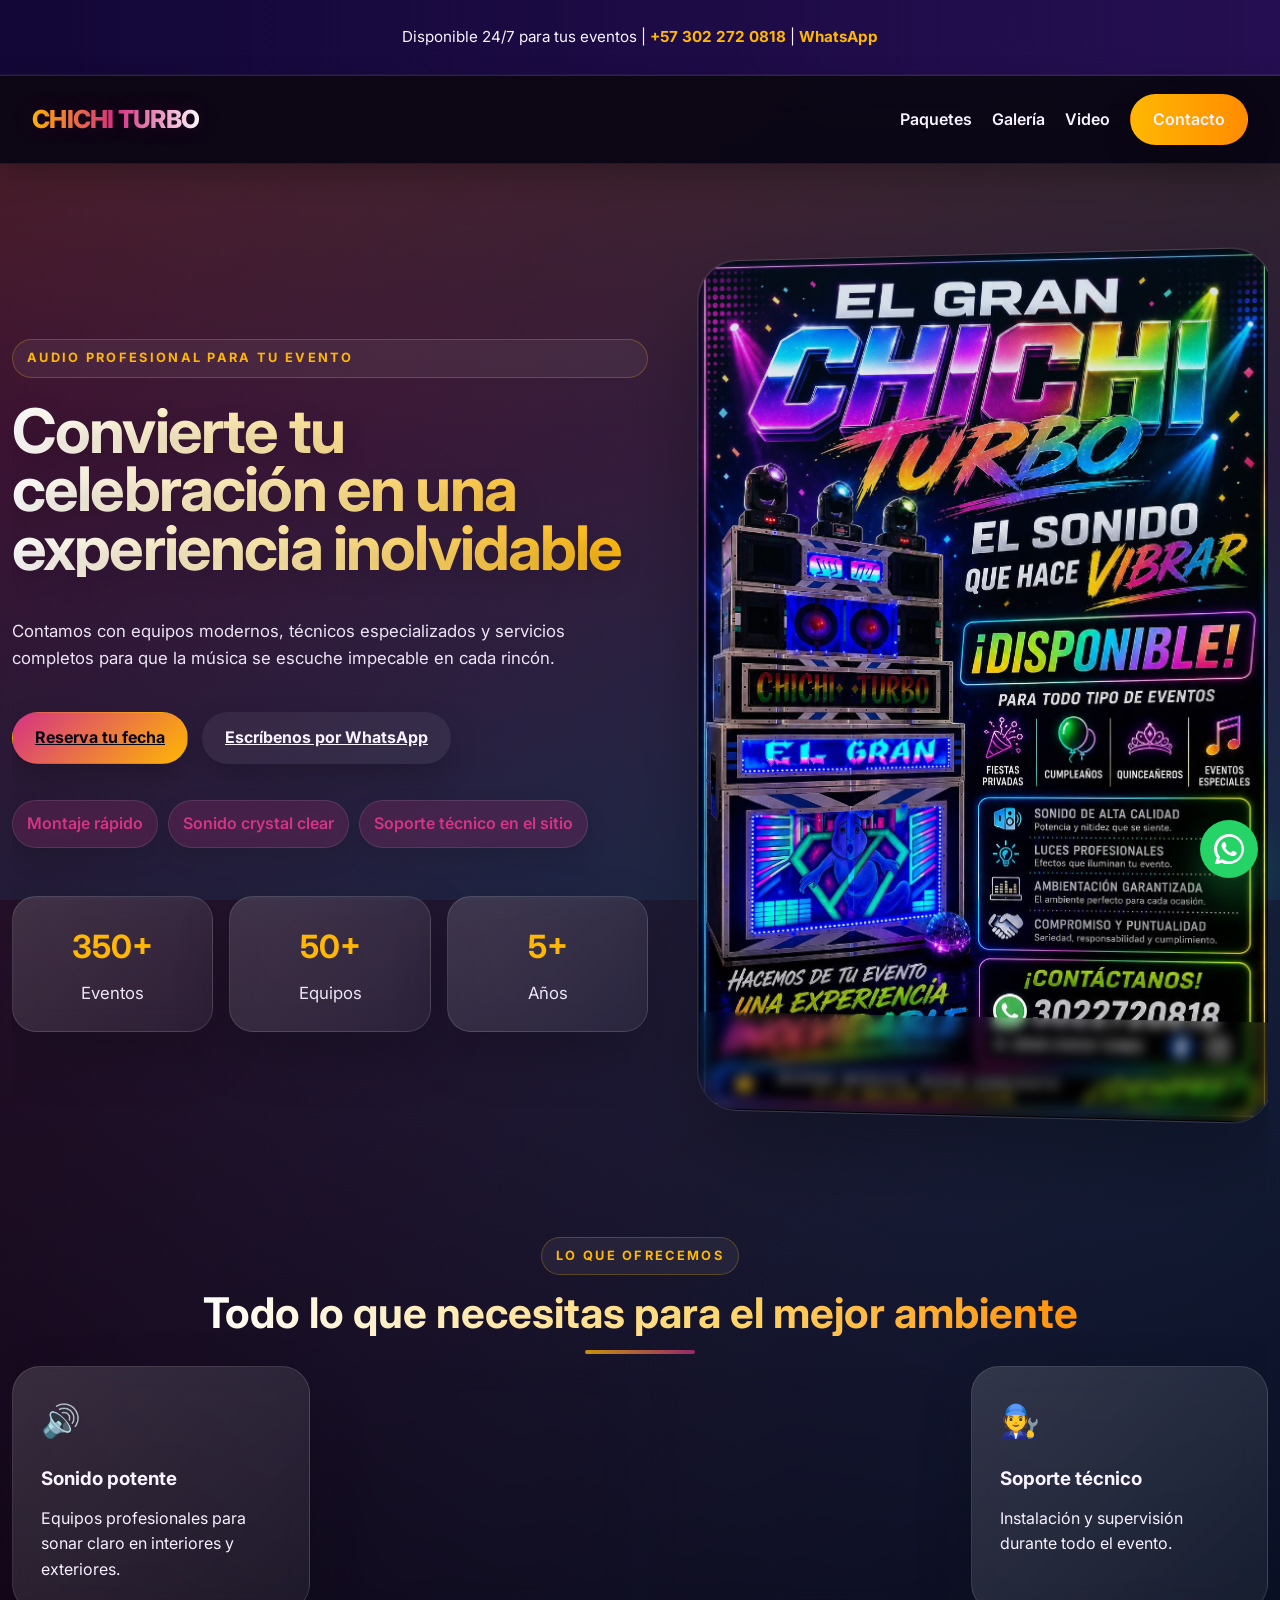
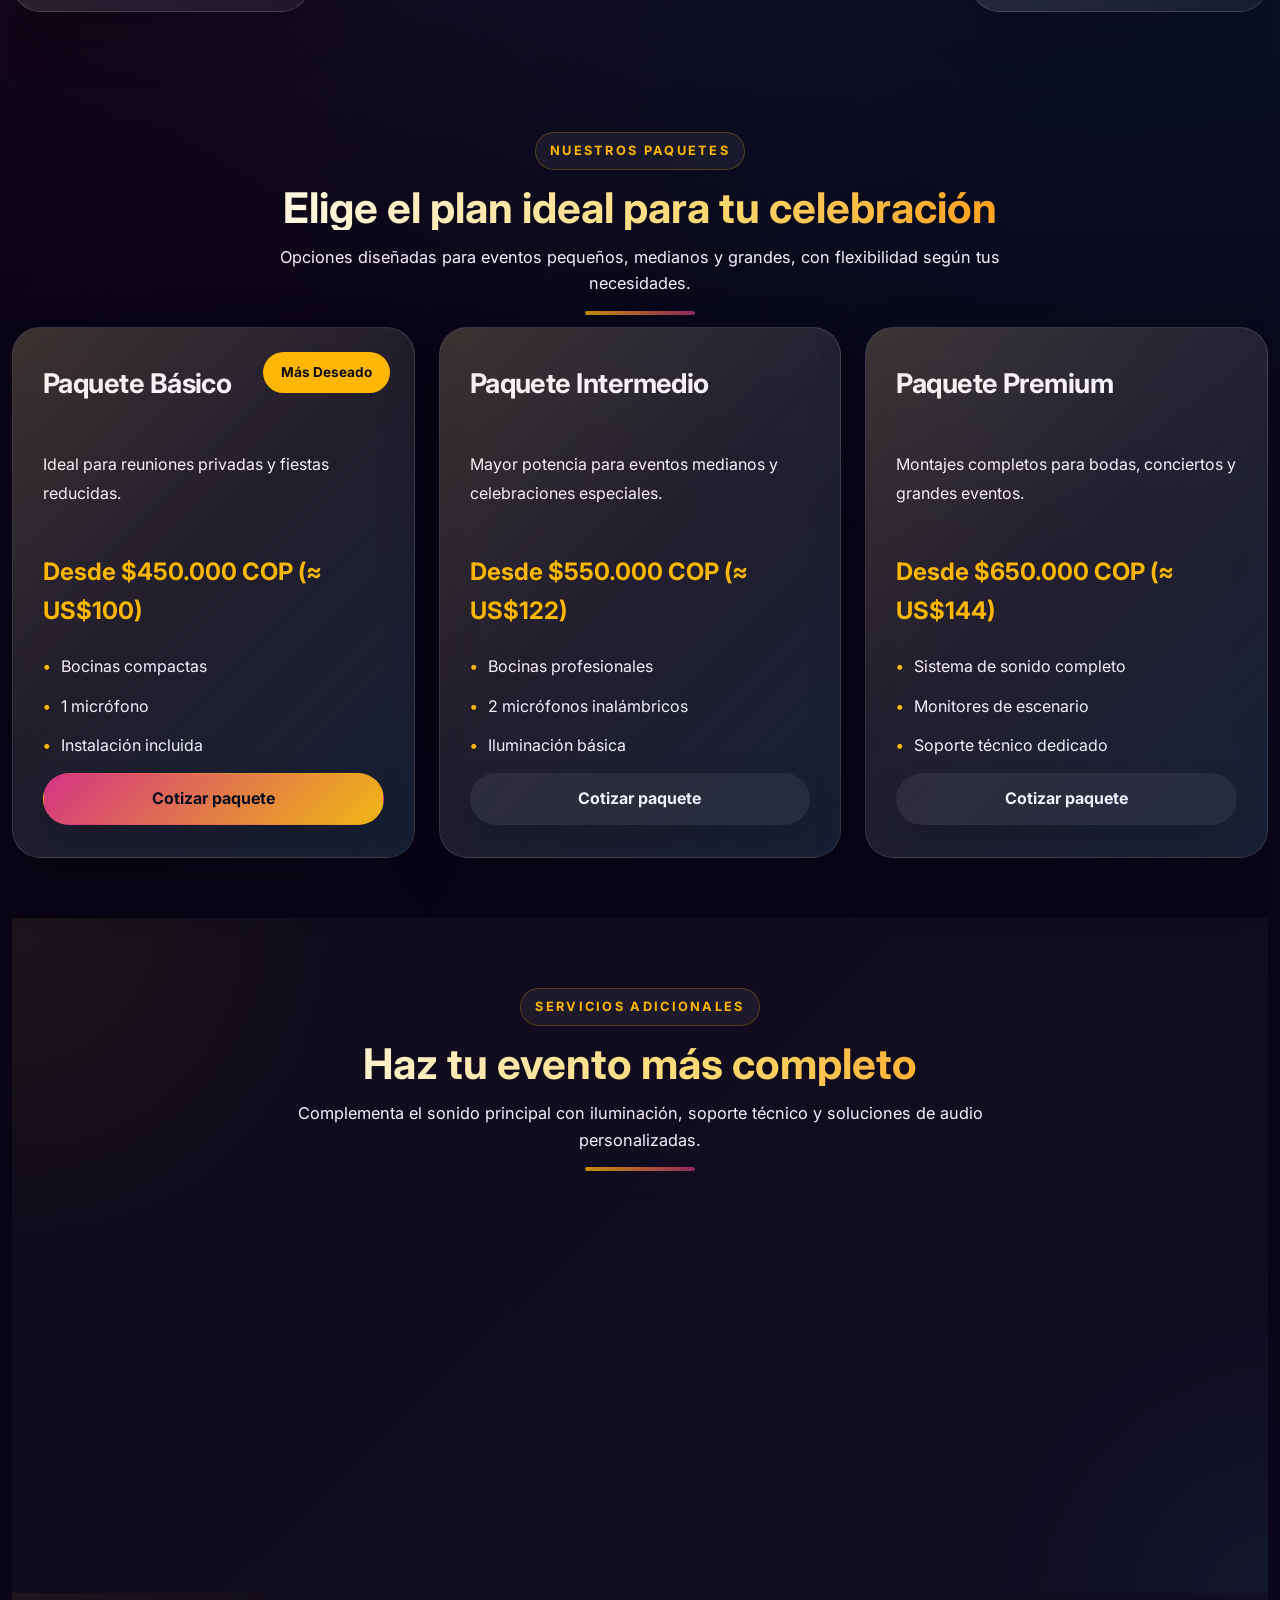
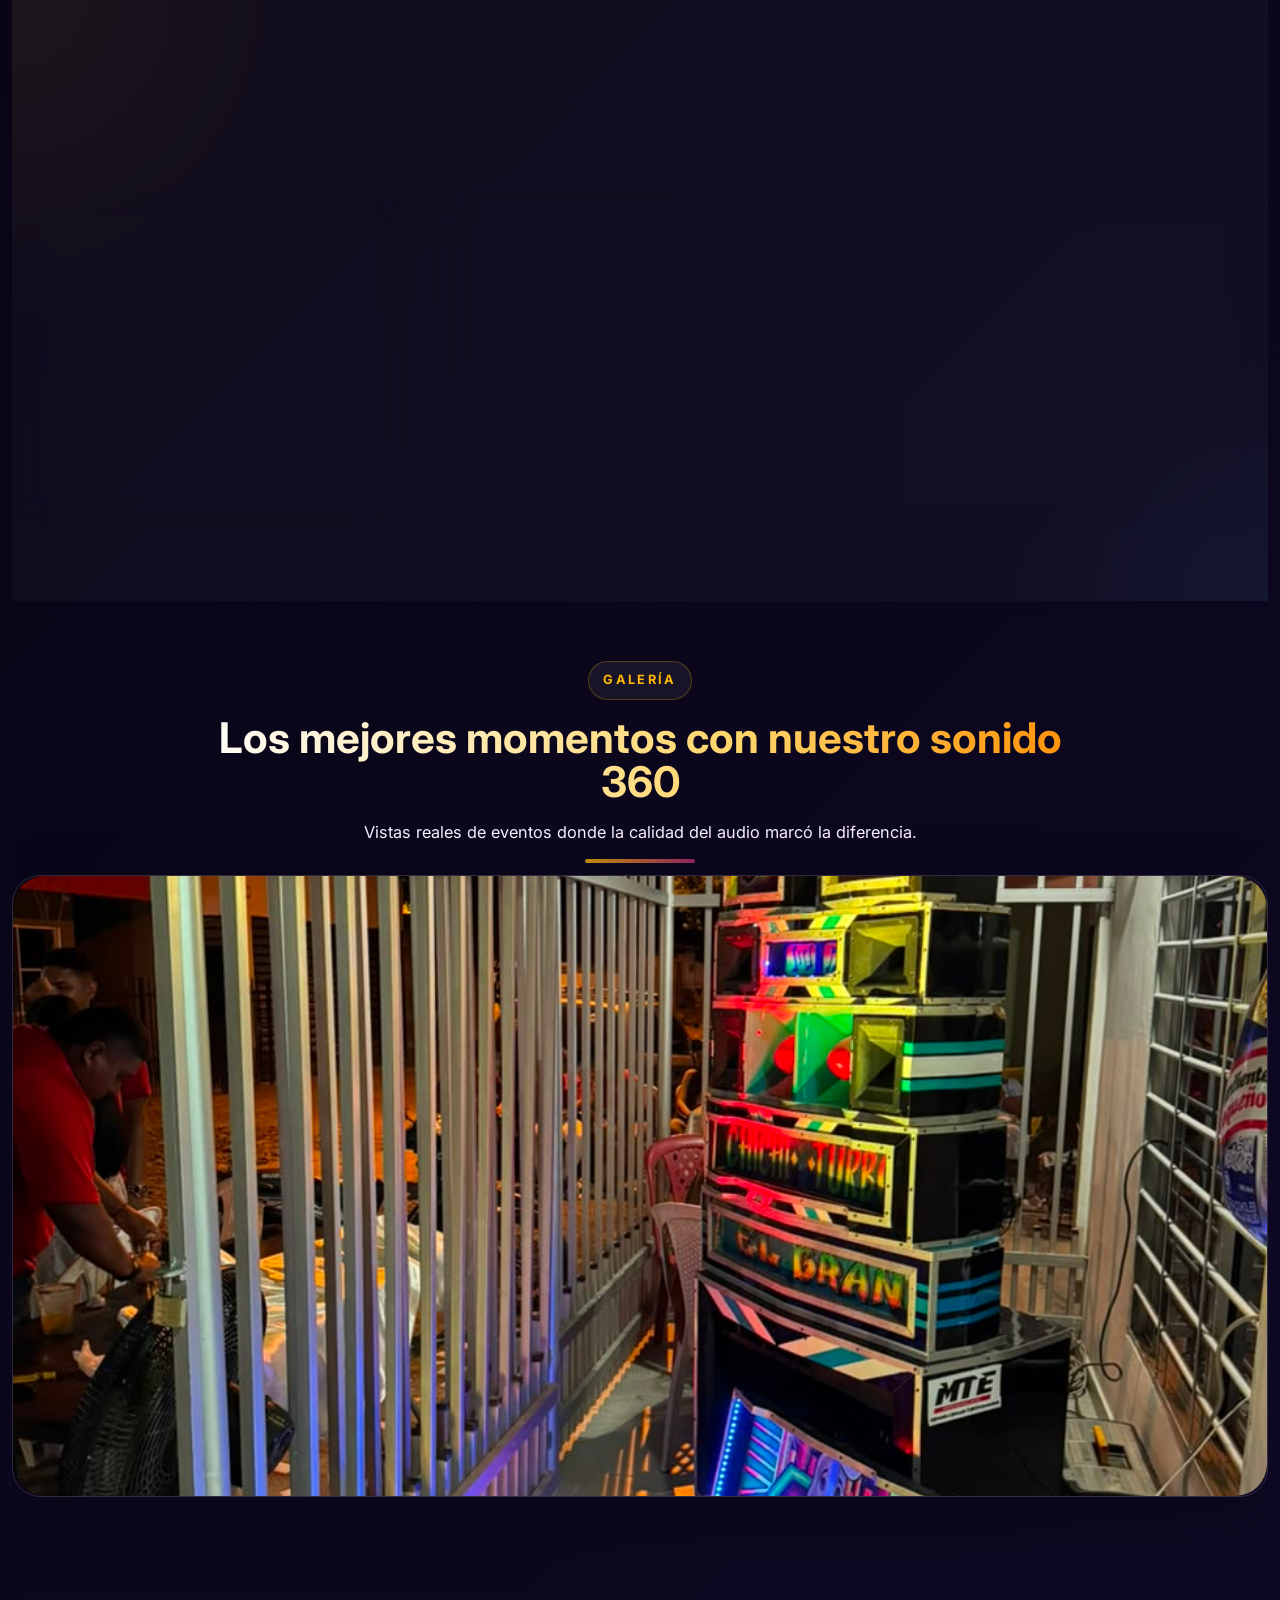
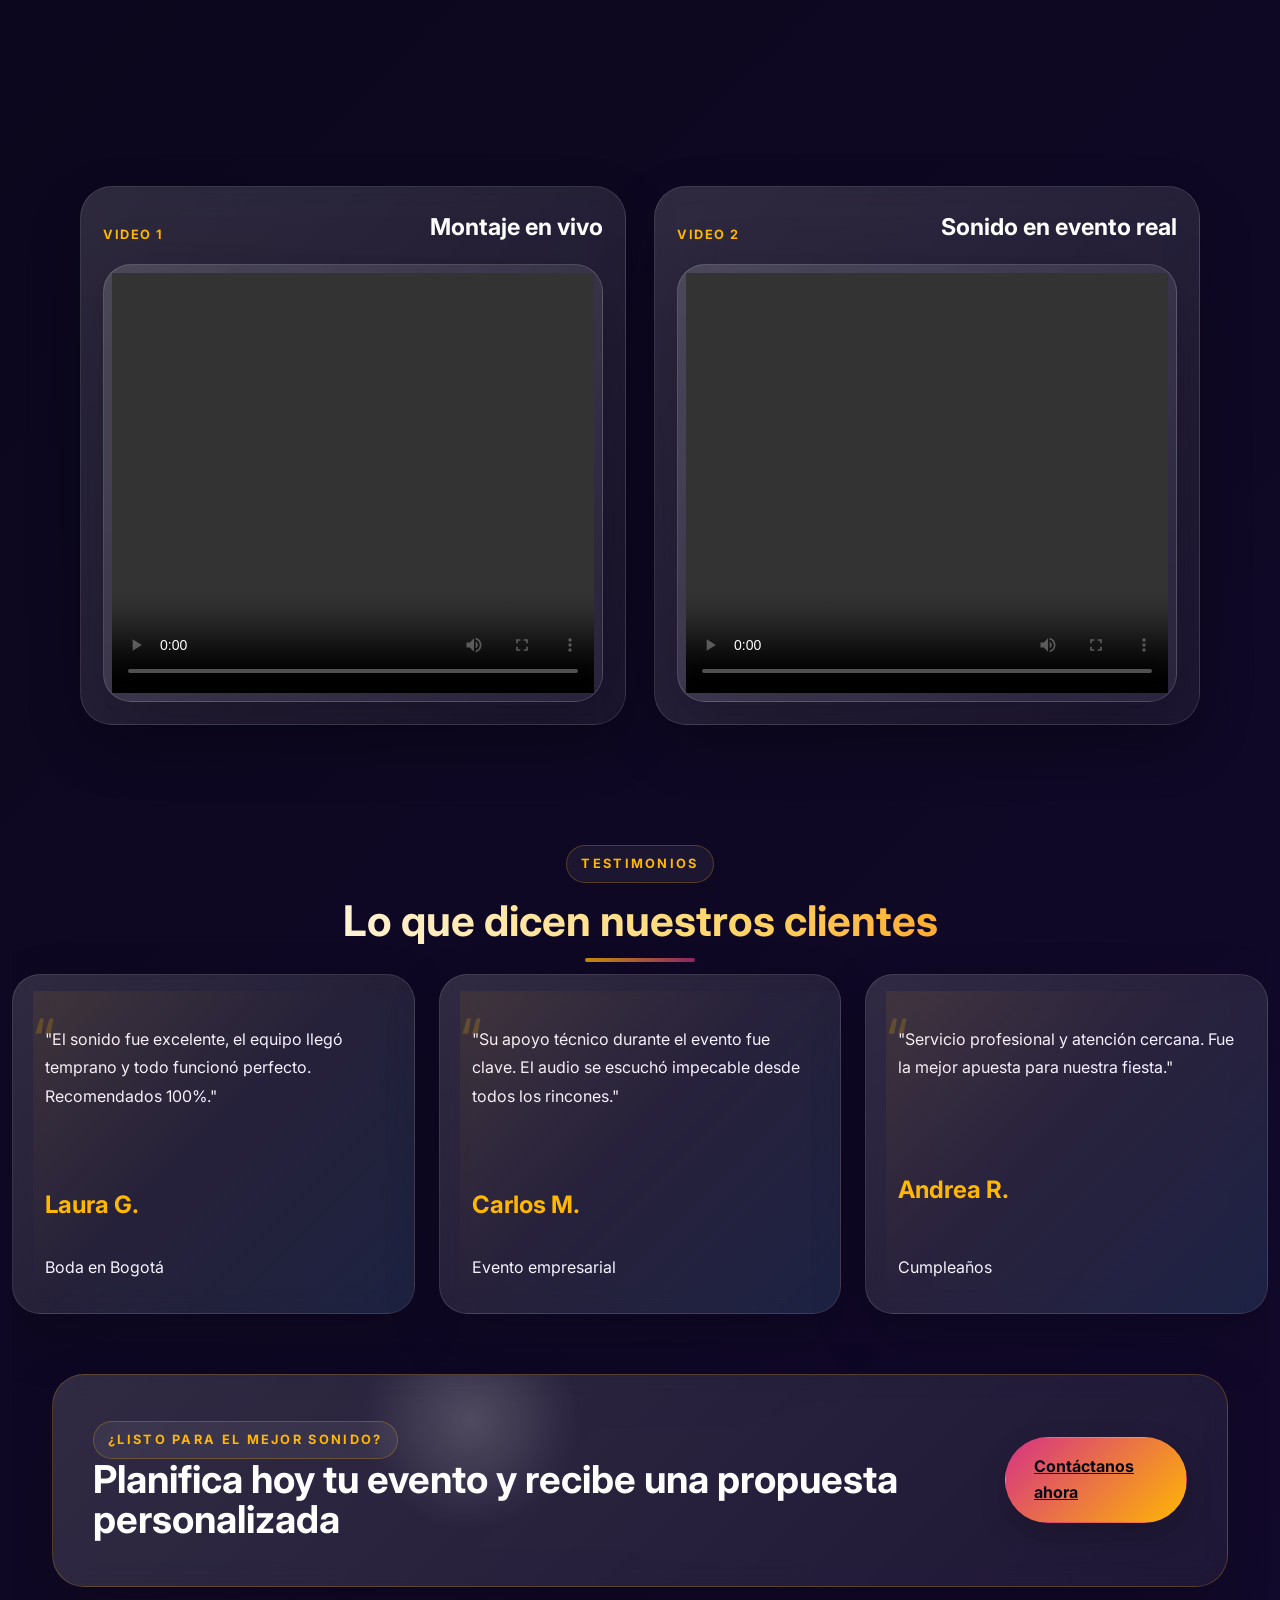
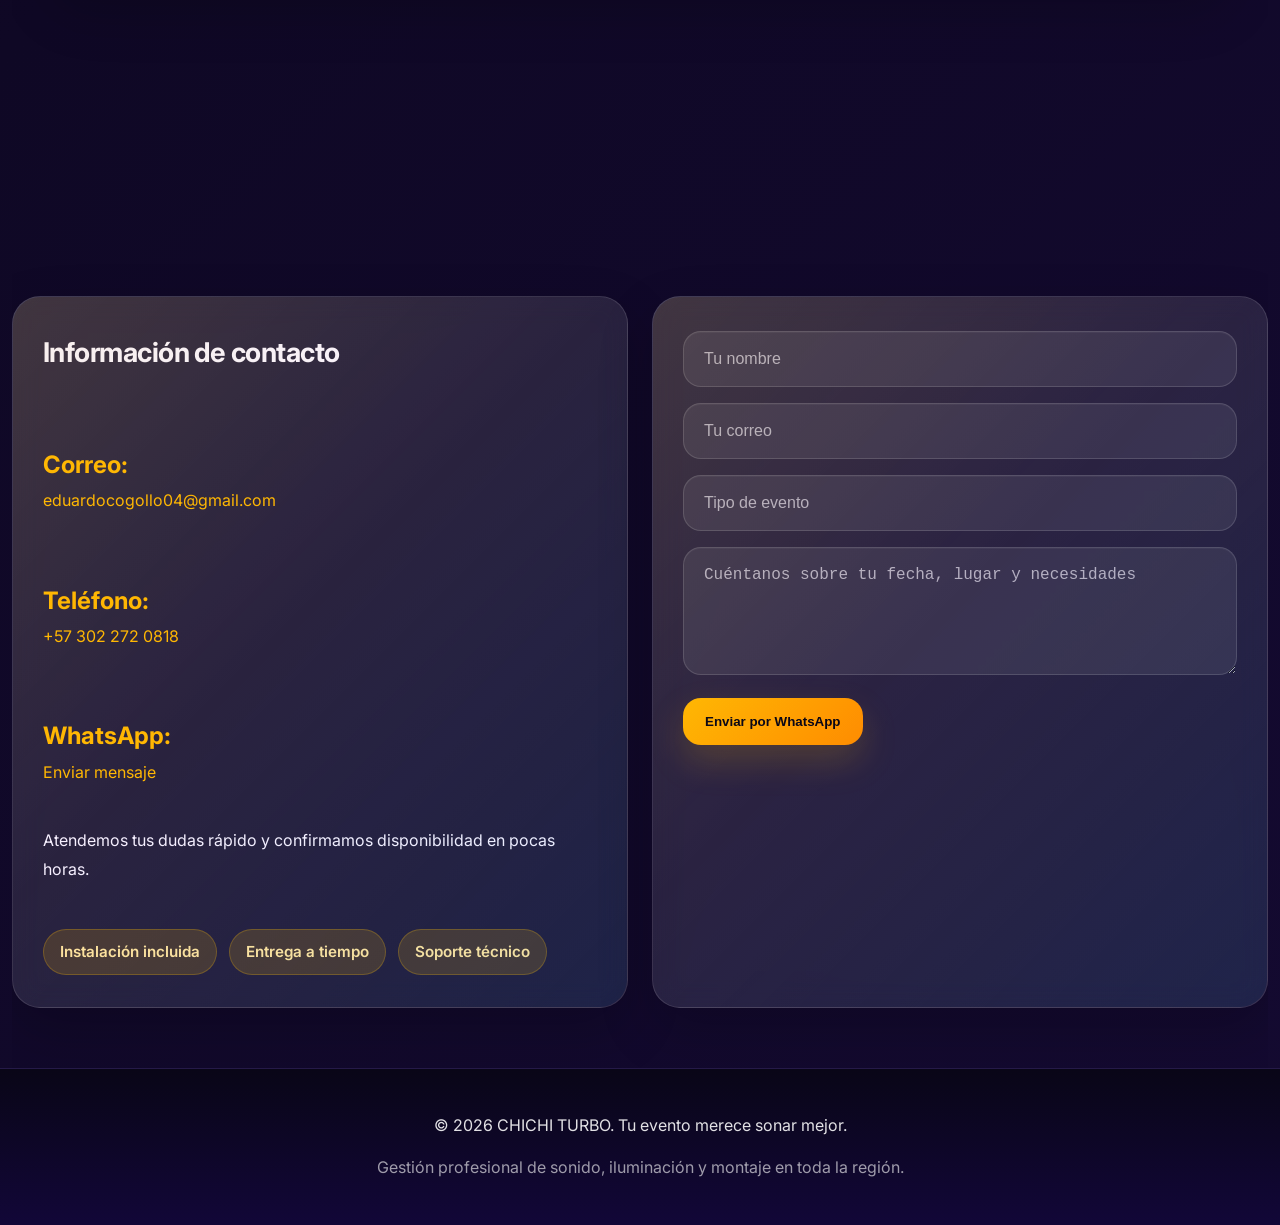
==== commit 3c54c088: "Update print statement from 'Hello' to 'Goodbye'" ====
--- a/index.html
+++ b/index.html
@@ -75,7 +75,7 @@
             <div class="hero-media reveal">
                 <div class="hero-card">
                     <div class="hero-overlay"></div>
-                    <img src="imagenes/hero.jpg" alt="Equipo de sonido profesional montado en un evento" loading="eager" width="620" height="420">
+                    <img src="imagenes/hero.jpeg" alt="Equipo de sonido profesional montado en un evento" loading="eager" width="620" height="420">
                     <div class="hero-card-info">
                         <h3>Servicio completo</h3>
                         <p>Altavoces, micrófonos, mesas y luces para todo tipo de evento.</p>
